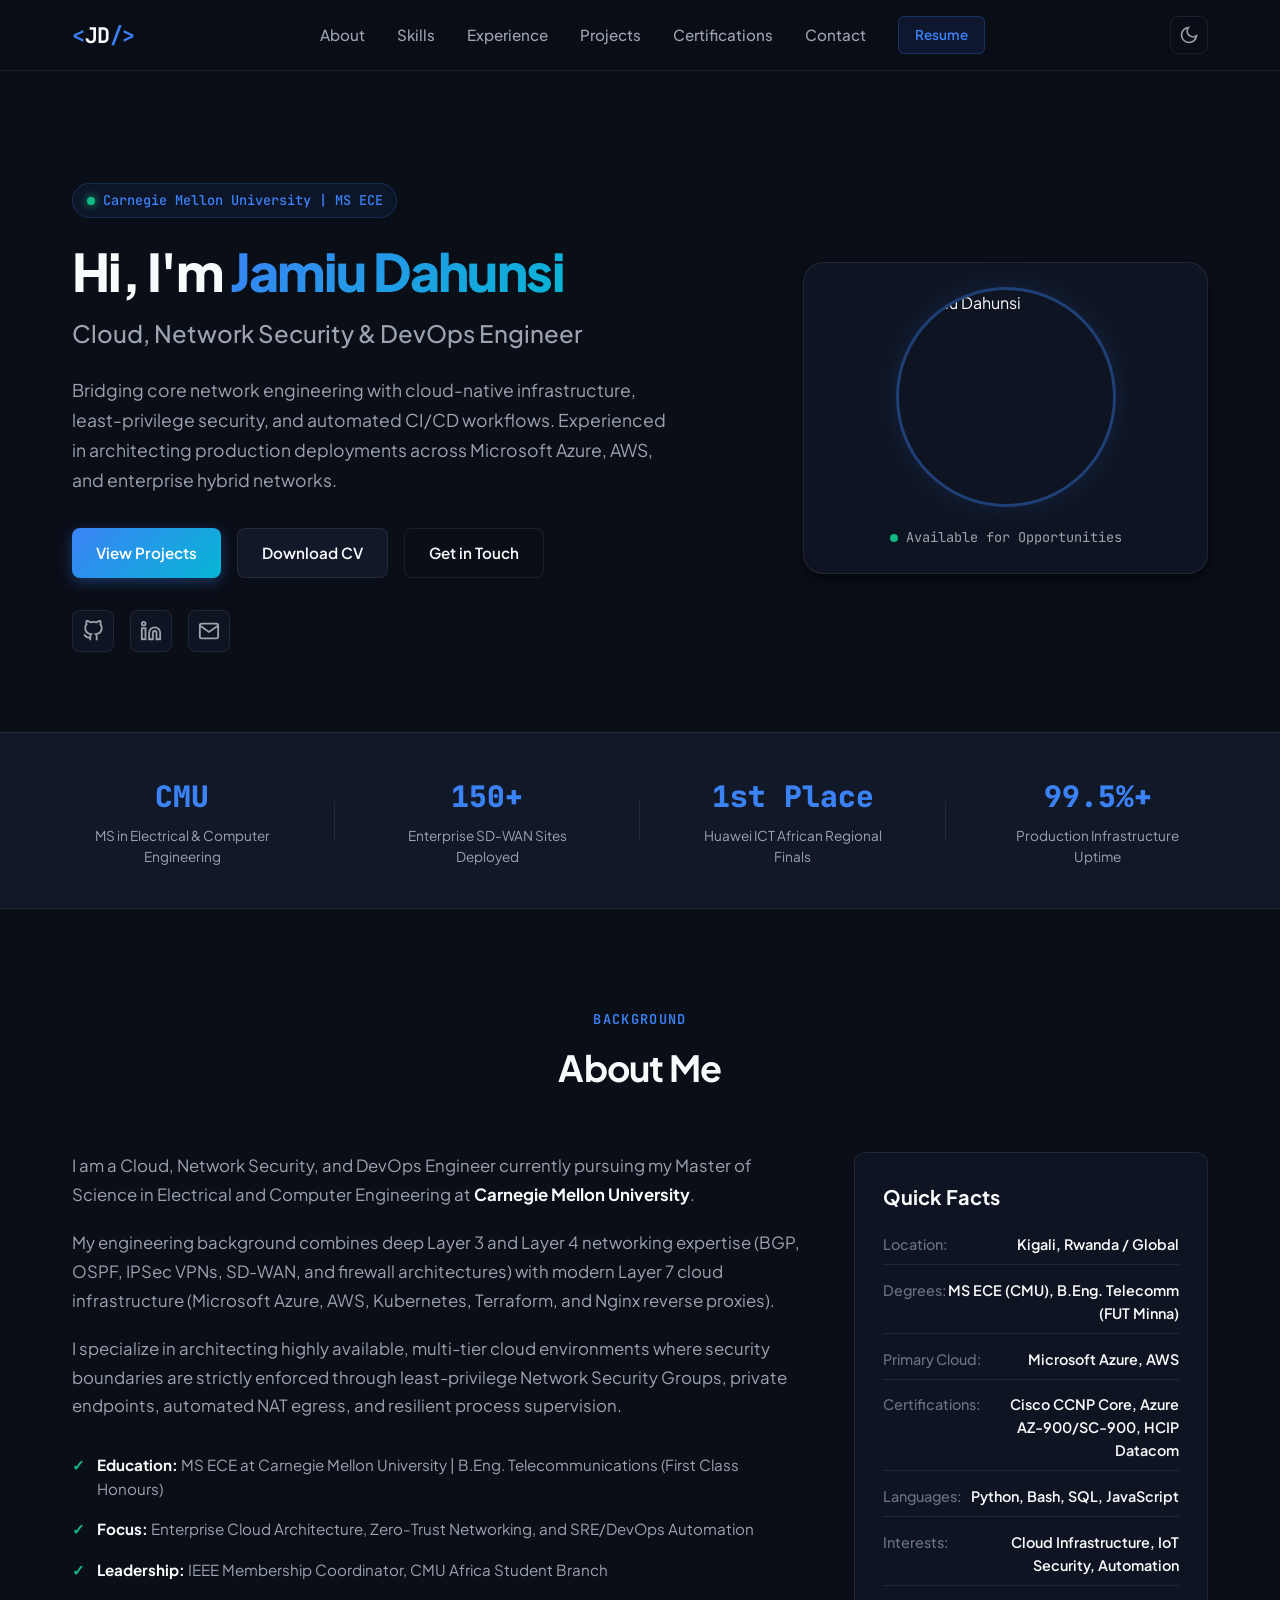
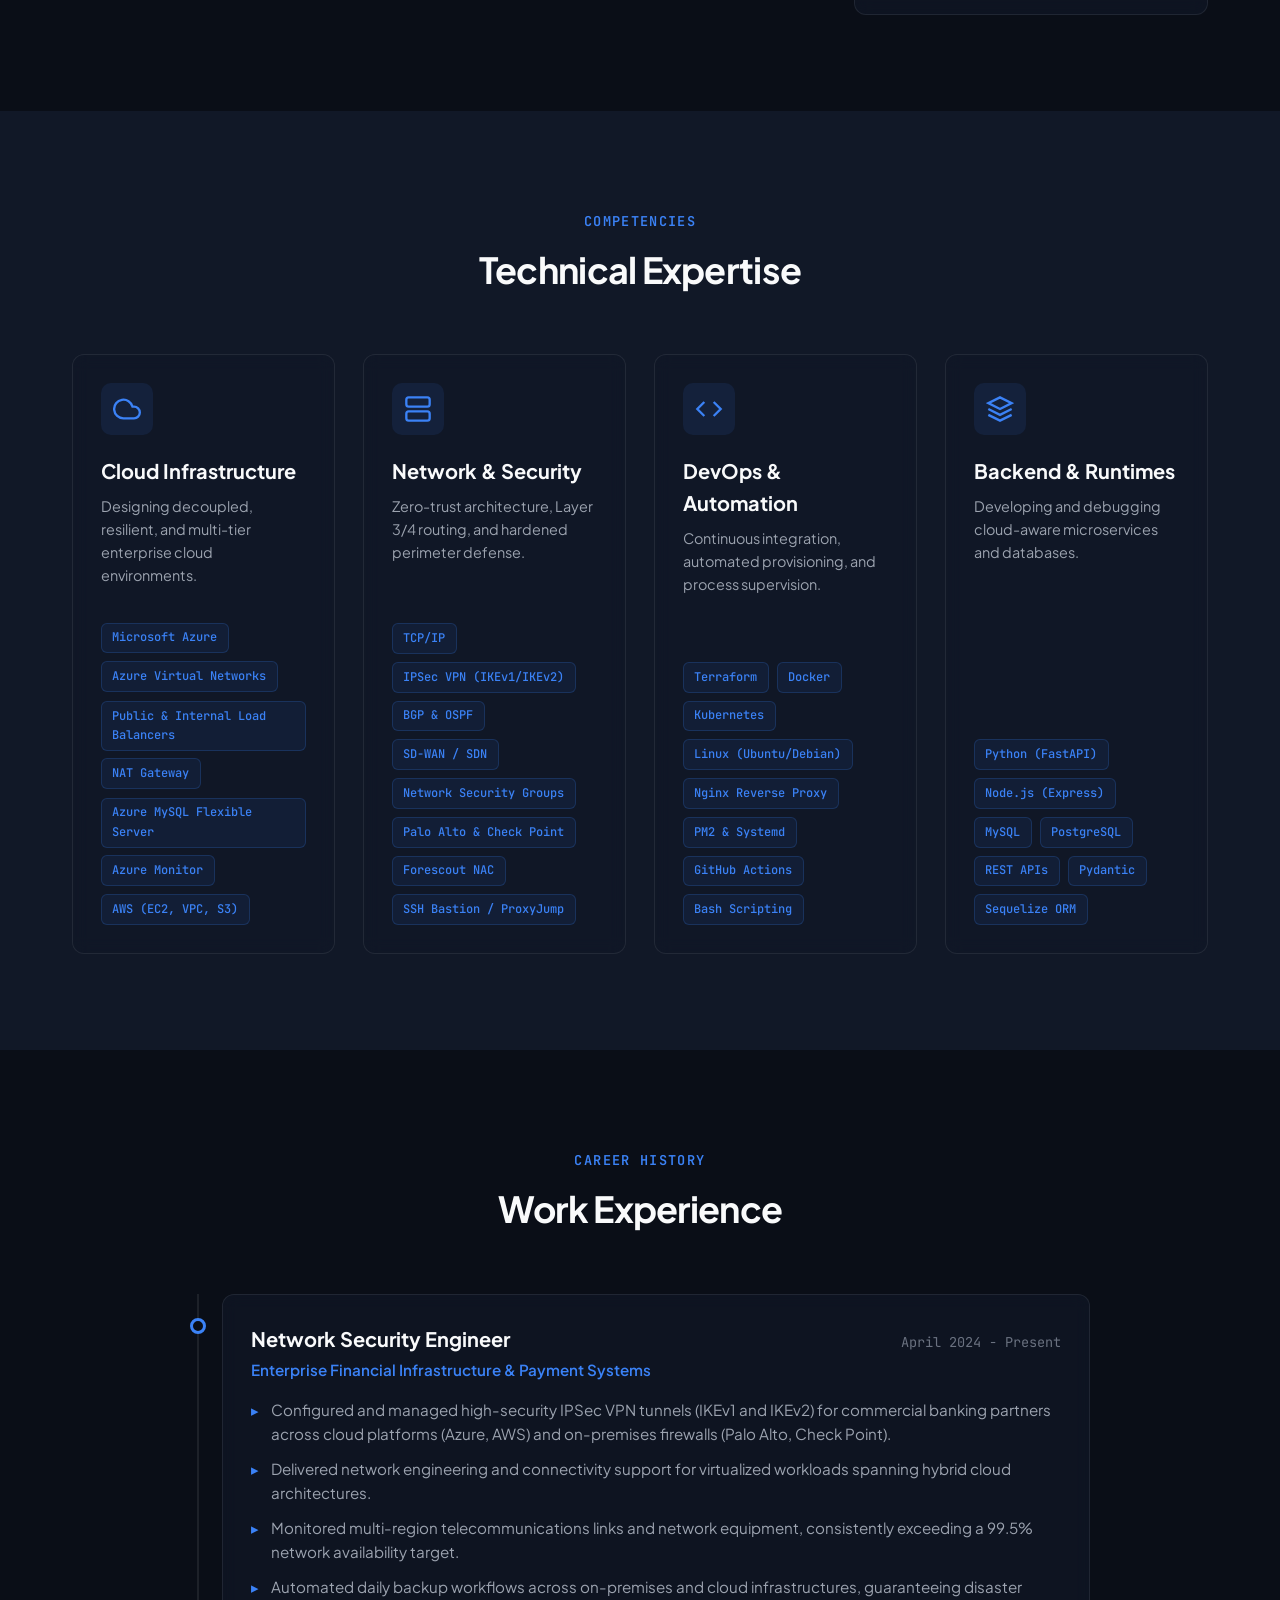
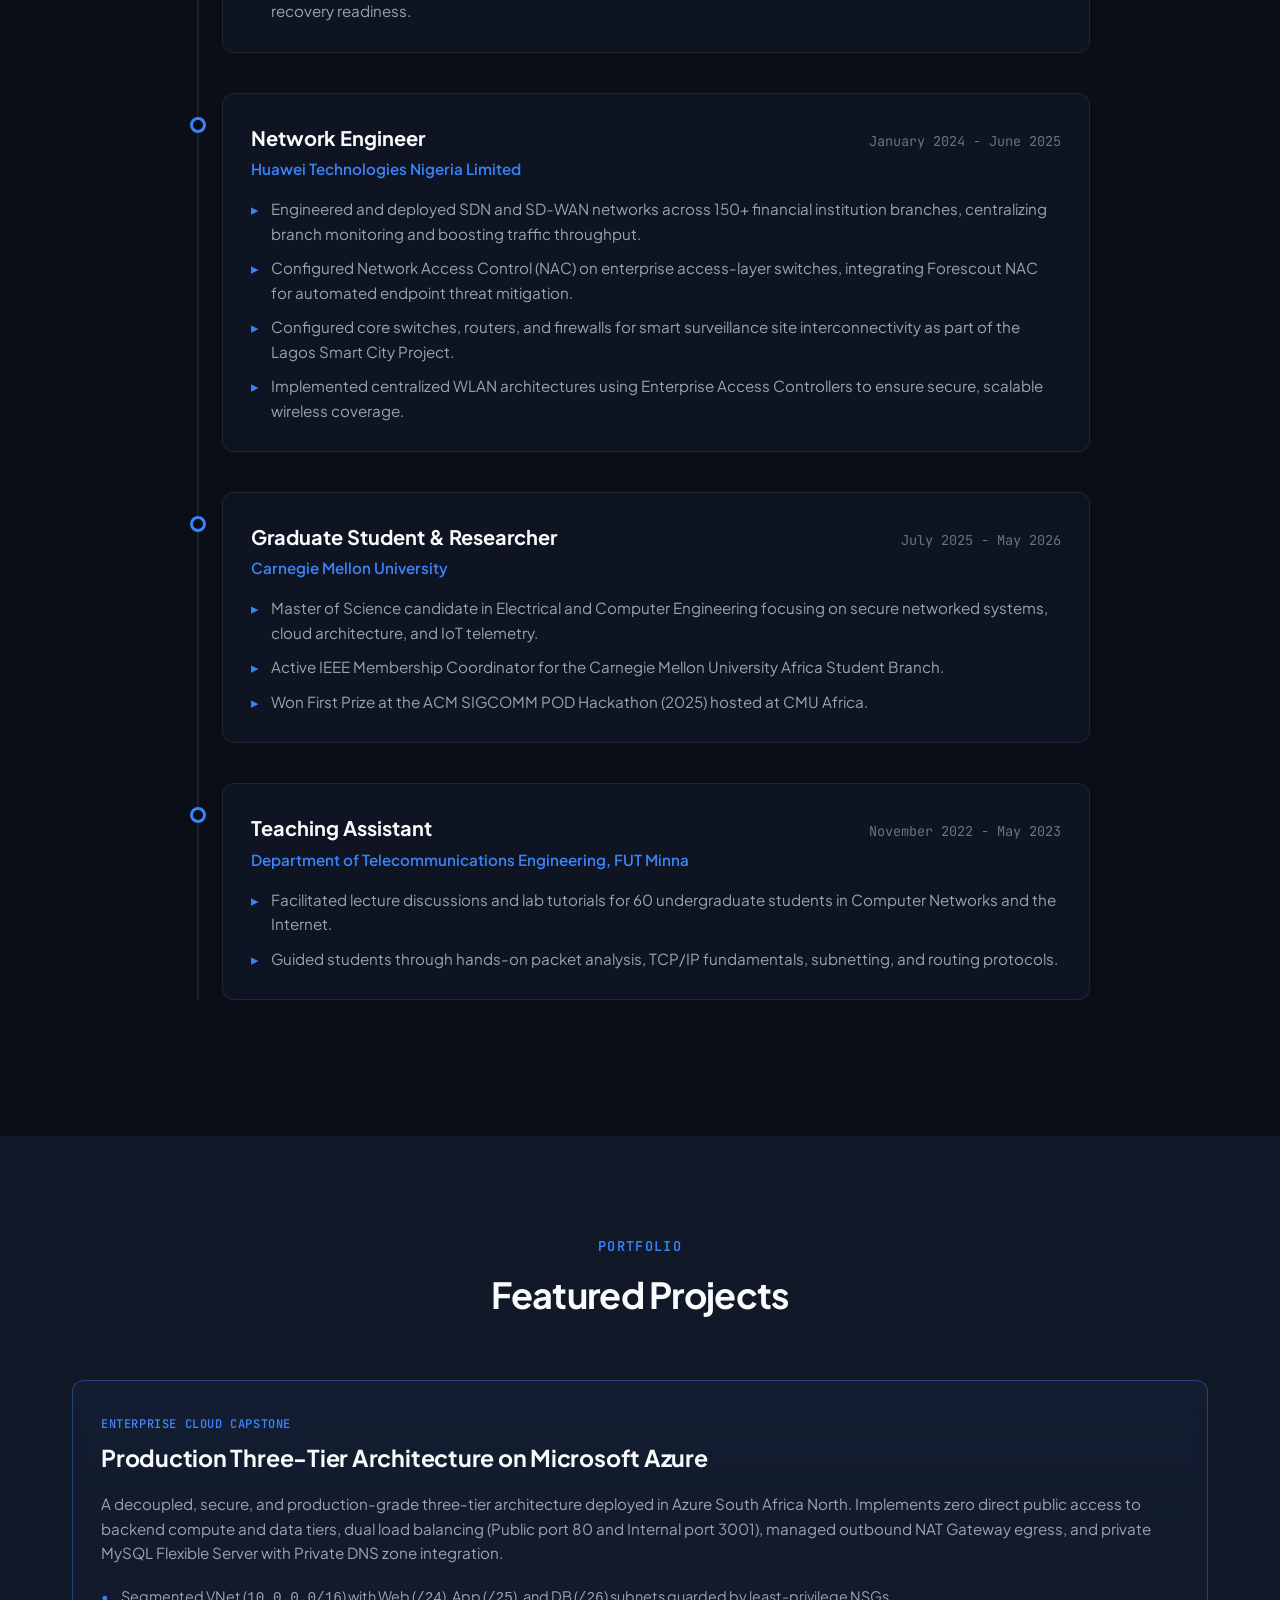
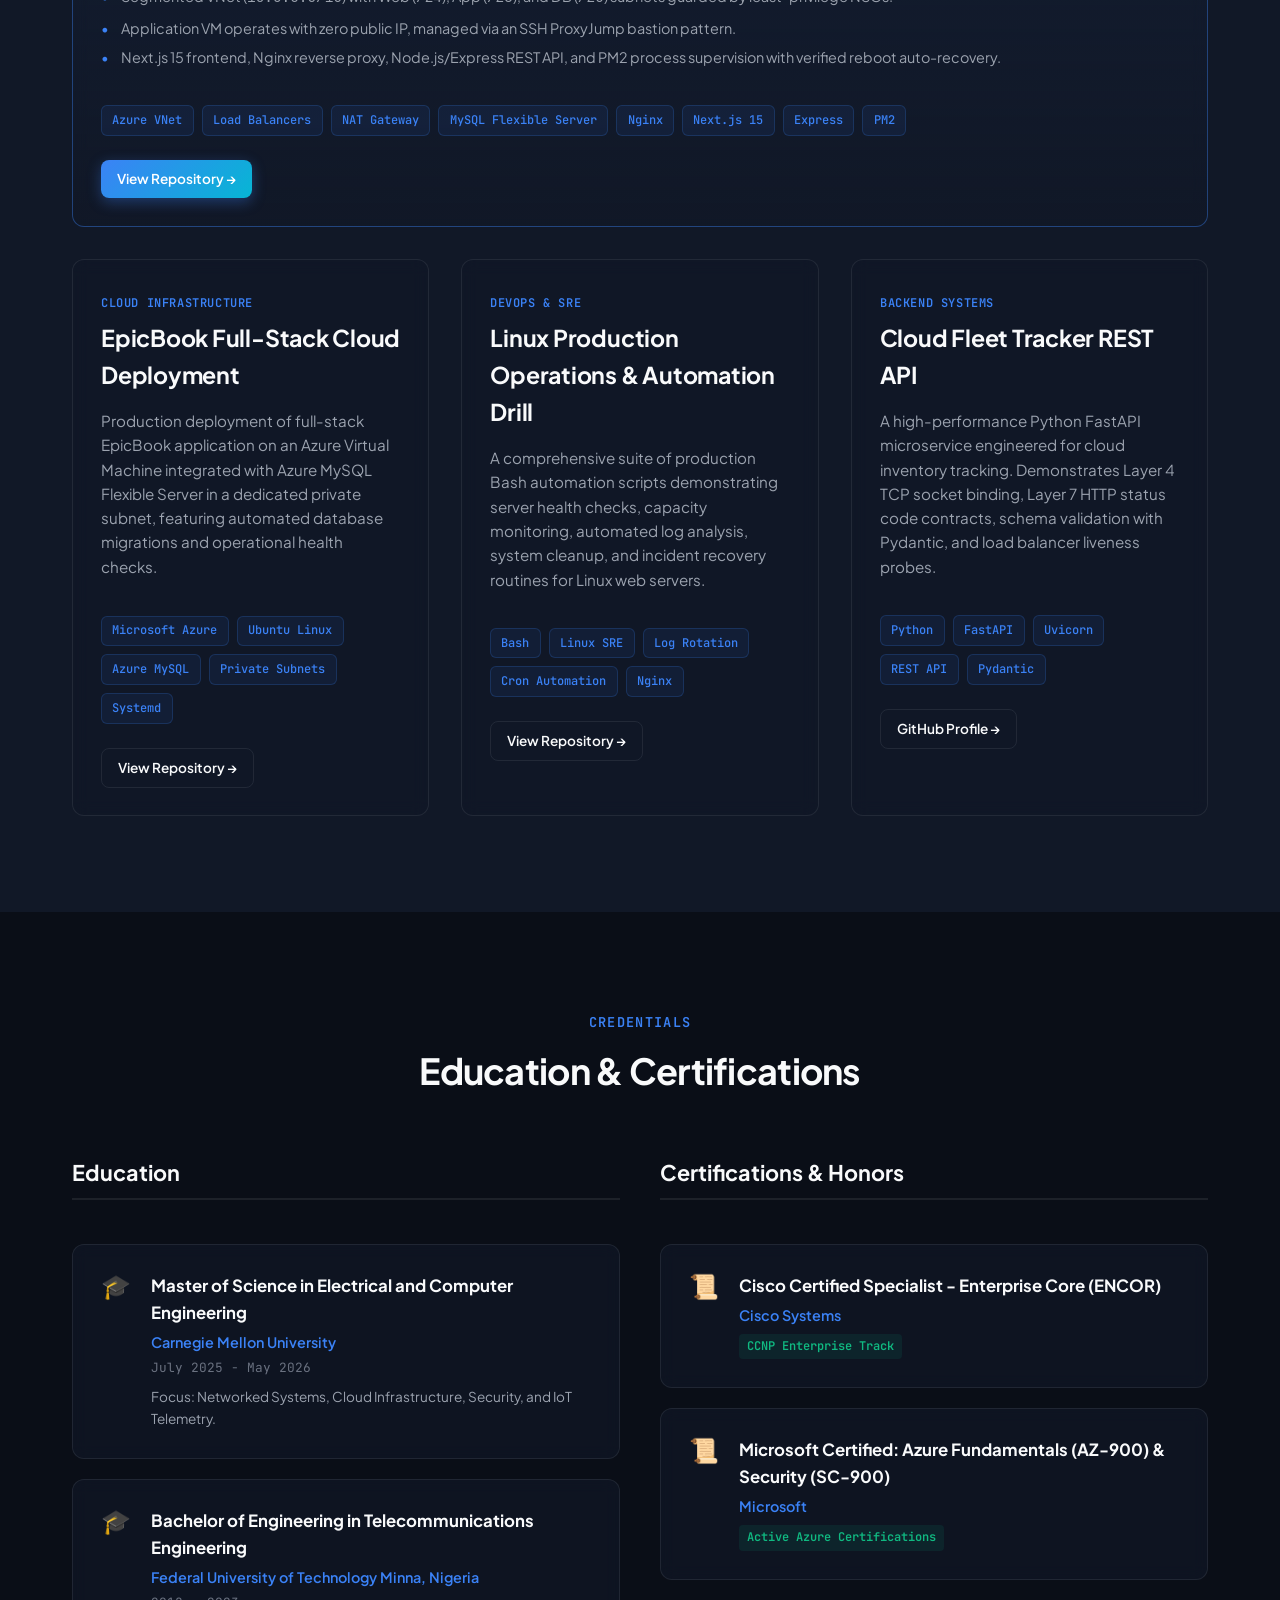
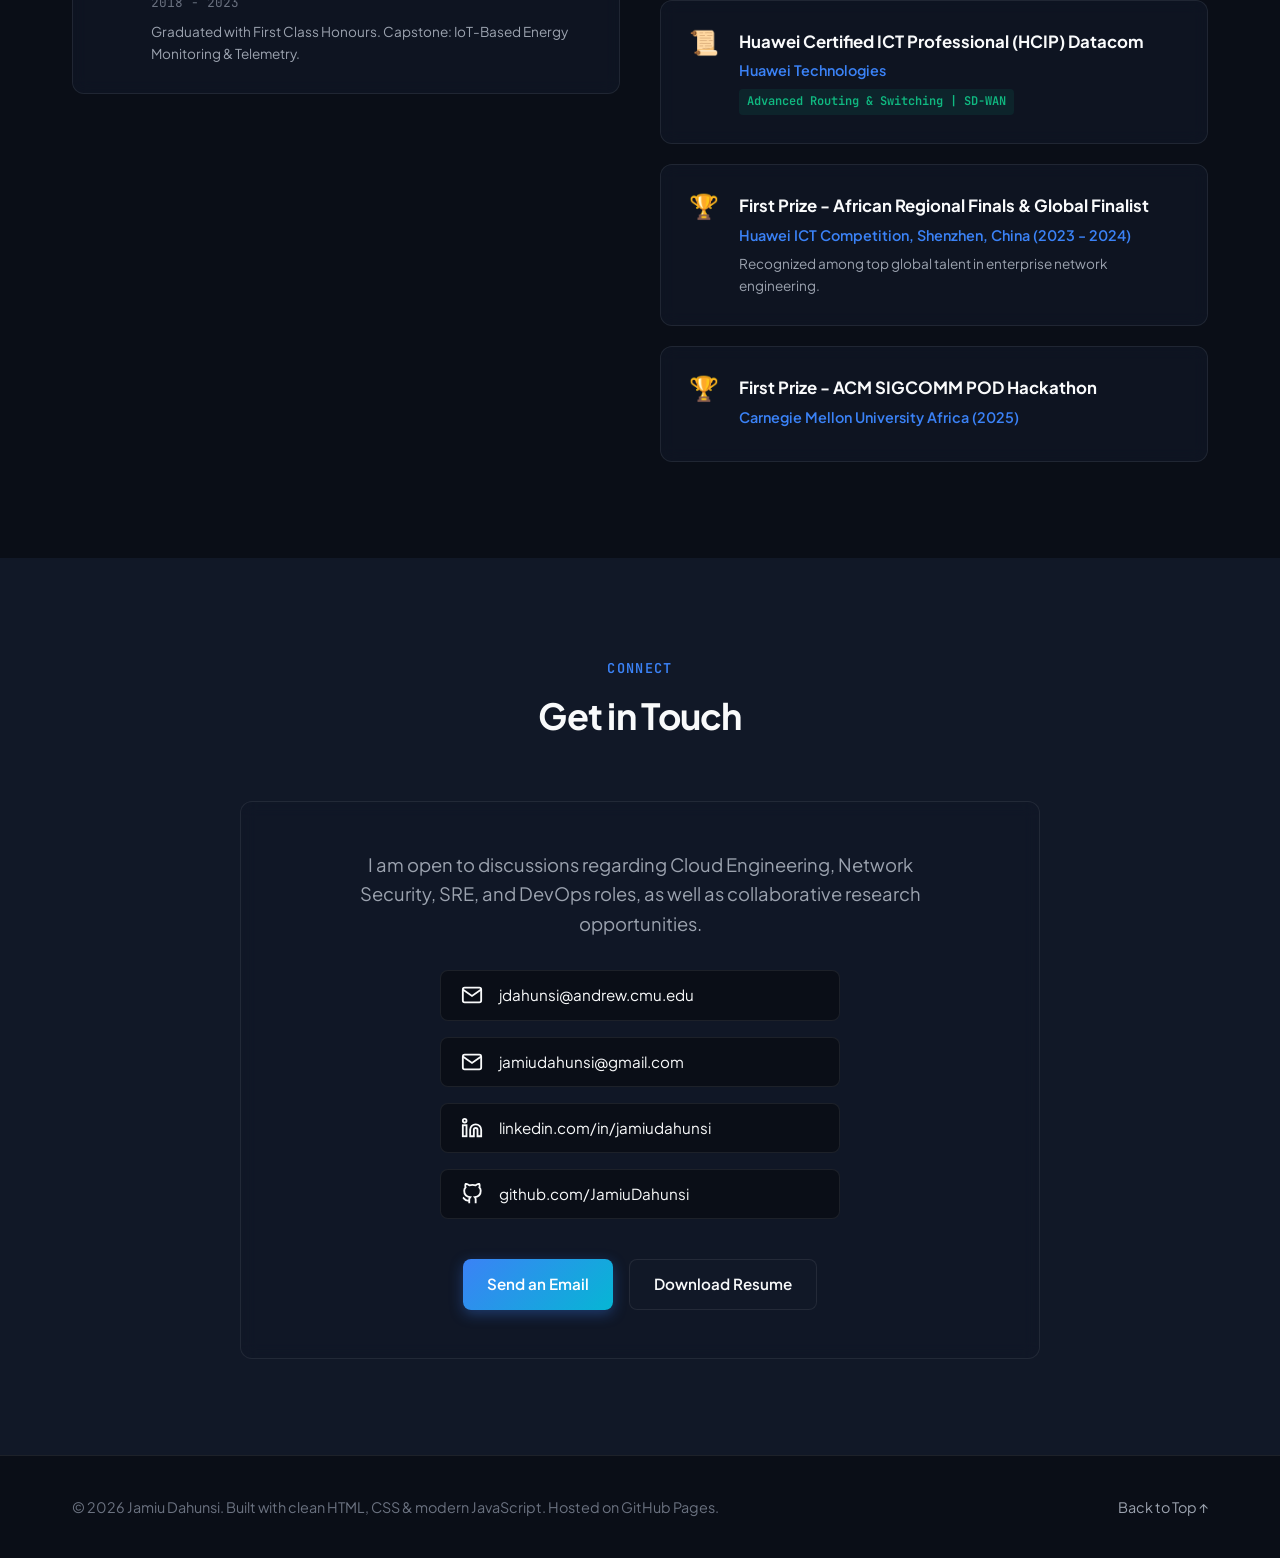
==== index.html @ 43778130 "feat: initial release of personal portfolio website" ====
<!DOCTYPE html>
<html lang="en">
<head>
  <meta charset="UTF-8">
  <meta name="viewport" content="width=device-width, initial-scale=1.0">
  <title>Jamiu Dahunsi | Cloud, Network & DevOps Engineer</title>
  <meta name="description" content="Portfolio of Jamiu Dahunsi - Cloud & DevOps Engineer, MS ECE at Carnegie Mellon University. Specializing in Cloud Infrastructure, Network Security, and DevOps Automation.">
  <link rel="icon" type="image/png" href="https://github.com/JamiuDahunsi.png">
  <link rel="preconnect" href="https://fonts.googleapis.com">
  <link rel="preconnect" href="https://fonts.gstatic.com" crossorigin>
  <link href="https://fonts.googleapis.com/css2?family=Plus+Jakarta+Sans:wght@300;400;500;600;700;800&family=JetBrains+Mono:wght@400;500;700&display=swap" rel="stylesheet">
  <link rel="stylesheet" href="style.css">
</head>
<body class="dark-theme">
  <!-- Navigation Bar -->
  <header class="navbar" id="navbar">
    <div class="nav-container">
      <a href="#hero" class="nav-logo">
        <span class="logo-bracket">&lt;</span>JD<span class="logo-bracket">/&gt;</span>
      </a>
      <nav class="nav-menu" id="nav-menu">
        <a href="#about" class="nav-link">About</a>
        <a href="#skills" class="nav-link">Skills</a>
        <a href="#experience" class="nav-link">Experience</a>
        <a href="#projects" class="nav-link">Projects</a>
        <a href="#certifications" class="nav-link">Certifications</a>
        <a href="#contact" class="nav-link">Contact</a>
        <a href="assets/Jamiu_Dahunsi_CV.pdf" target="_blank" class="nav-btn-resume">Resume</a>
      </nav>
      <div class="nav-actions">
        <button id="theme-toggle" class="theme-toggle" aria-label="Toggle theme">
          <svg class="sun-icon" viewBox="0 0 24 24" width="20" height="20" stroke="currentColor" stroke-width="2" fill="none"><circle cx="12" cy="12" r="5"></circle><line x1="12" y1="1" x2="12" y2="3"></line><line x1="12" y1="21" x2="12" y2="23"></line><line x1="4.22" y1="4.22" x2="5.64" y2="5.64"></line><line x1="18.36" y1="18.36" x2="19.78" y2="19.78"></line><line x1="1" y1="12" x2="3" y2="12"></line><line x1="21" y1="12" x2="23" y2="12"></line><line x1="4.22" y1="19.78" x2="5.64" y2="18.36"></line><line x1="18.36" y1="5.64" x2="19.78" y2="4.22"></line></svg>
          <svg class="moon-icon" viewBox="0 0 24 24" width="20" height="20" stroke="currentColor" stroke-width="2" fill="none"><path d="M21 12.79A9 9 0 1 1 11.21 3 7 7 0 0 0 21 12.79z"></path></svg>
        </button>
        <button class="hamburger" id="hamburger" aria-label="Toggle mobile menu">
          <span></span><span></span><span></span>
        </button>
      </div>
    </div>
  </header>

  <main>
    <!-- Hero Section -->
    <section class="hero" id="hero">
      <div class="hero-container">
        <div class="hero-content">
          <div class="hero-badge">
            <span class="badge-dot"></span>
            <span>Carnegie Mellon University | MS ECE</span>
          </div>
          <h1 class="hero-title">
            Hi, I'm <span class="gradient-text">Jamiu Dahunsi</span>
          </h1>
          <h2 class="hero-subtitle">
            Cloud, Network Security & DevOps Engineer
          </h2>
          <p class="hero-description">
            Bridging core network engineering with cloud-native infrastructure, least-privilege security, and automated CI/CD workflows. Experienced in architecting production deployments across Microsoft Azure, AWS, and enterprise hybrid networks.
          </p>
          <div class="hero-buttons">
            <a href="#projects" class="btn btn-primary">View Projects</a>
            <a href="assets/Jamiu_Dahunsi_CV.pdf" target="_blank" class="btn btn-secondary">Download CV</a>
            <a href="#contact" class="btn btn-outline">Get in Touch</a>
          </div>
          <div class="hero-socials">
            <a href="https://github.com/JamiuDahunsi" target="_blank" rel="noopener" aria-label="GitHub">
              <svg viewBox="0 0 24 24" width="22" height="22" stroke="currentColor" stroke-width="2" fill="none"><path d="M9 19c-5 1.5-5-2.5-7-3m14 6v-3.87a3.37 3.37 0 0 0-.94-2.61c3.14-.35 6.44-1.54 6.44-7A5.44 5.44 0 0 0 20 4.77 5.07 5.07 0 0 0 19.91 1S18.73.65 16 2.48a13.38 13.38 0 0 0-7 0C6.27.65 5.09 1 5.09 1A5.07 5.07 0 0 0 5 4.77a5.44 5.44 0 0 0-1.5 3.78c0 5.42 3.3 6.61 6.44 7A3.37 3.37 0 0 0 9 18.13V22"></path></svg>
            </a>
            <a href="https://www.linkedin.com/in/jamiudahunsi/" target="_blank" rel="noopener" aria-label="LinkedIn">
              <svg viewBox="0 0 24 24" width="22" height="22" stroke="currentColor" stroke-width="2" fill="none"><path d="M16 8a6 6 0 0 1 6 6v7h-4v-7a2 2 0 0 0-2-2 2 2 0 0 0-2 2v7h-4v-7a6 6 0 0 1 6-6z"></path><rect x="2" y="9" width="4" height="12"></rect><circle cx="4" cy="4" r="2"></circle></svg>
            </a>
            <a href="mailto:jdahunsi@andrew.cmu.edu" aria-label="Email">
              <svg viewBox="0 0 24 24" width="22" height="22" stroke="currentColor" stroke-width="2" fill="none"><path d="M4 4h16c1.1 0 2 .9 2 2v12c0 1.1-.9 2-2 2H4c-1.1 0-2-.9-2-2V6c0-1.1.9-2 2-2z"></path><polyline points="22,6 12,13 2,6"></polyline></svg>
            </a>
          </div>
        </div>
        <div class="hero-visual">
          <div class="avatar-card">
            <div class="avatar-frame">
              <img src="https://github.com/JamiuDahunsi.png" alt="Jamiu Dahunsi" class="avatar-img">
            </div>
            <div class="avatar-meta">
              <span class="meta-status"></span>
              <span class="meta-text">Available for Opportunities</span>
            </div>
          </div>
        </div>
      </div>
    </section>

    <!-- Key Metrics Banner -->
    <section class="metrics-banner">
      <div class="metrics-container">
        <div class="metric-item">
          <span class="metric-number">CMU</span>
          <span class="metric-label">MS in Electrical & Computer Engineering</span>
        </div>
        <div class="metric-divider"></div>
        <div class="metric-item">
          <span class="metric-number">150+</span>
          <span class="metric-label">Enterprise SD-WAN Sites Deployed</span>
        </div>
        <div class="metric-divider"></div>
        <div class="metric-item">
          <span class="metric-number">1st Place</span>
          <span class="metric-label">Huawei ICT African Regional Finals</span>
        </div>
        <div class="metric-divider"></div>
        <div class="metric-item">
          <span class="metric-number">99.5%+</span>
          <span class="metric-label">Production Infrastructure Uptime</span>
        </div>
      </div>
    </section>

    <!-- About Section -->
    <section class="section" id="about">
      <div class="container">
        <div class="section-header">
          <span class="section-tag">Background</span>
          <h2 class="section-title">About Me</h2>
        </div>
        <div class="about-grid">
          <div class="about-text">
            <p>
              I am a Cloud, Network Security, and DevOps Engineer currently pursuing my Master of Science in Electrical and Computer Engineering at <strong>Carnegie Mellon University</strong>.
            </p>
            <p>
              My engineering background combines deep Layer 3 and Layer 4 networking expertise (BGP, OSPF, IPSec VPNs, SD-WAN, and firewall architectures) with modern Layer 7 cloud infrastructure (Microsoft Azure, AWS, Kubernetes, Terraform, and Nginx reverse proxies).
            </p>
            <p>
              I specialize in architecting highly available, multi-tier cloud environments where security boundaries are strictly enforced through least-privilege Network Security Groups, private endpoints, automated NAT egress, and resilient process supervision.
            </p>
            <div class="about-highlights">
              <div class="highlight-item">
                <span class="highlight-bullet">✓</span>
                <span><strong>Education:</strong> MS ECE at Carnegie Mellon University | B.Eng. Telecommunications (First Class Honours)</span>
              </div>
              <div class="highlight-item">
                <span class="highlight-bullet">✓</span>
                <span><strong>Focus:</strong> Enterprise Cloud Architecture, Zero-Trust Networking, and SRE/DevOps Automation</span>
              </div>
              <div class="highlight-item">
                <span class="highlight-bullet">✓</span>
                <span><strong>Leadership:</strong> IEEE Membership Coordinator, CMU Africa Student Branch</span>
              </div>
            </div>
          </div>
          <div class="about-details">
            <div class="card detail-card">
              <h3 class="detail-card-title">Quick Facts</h3>
              <ul class="detail-list">
                <li><span class="detail-key">Location:</span> <span class="detail-val">Kigali, Rwanda / Global</span></li>
                <li><span class="detail-key">Degrees:</span> <span class="detail-val">MS ECE (CMU), B.Eng. Telecomm (FUT Minna)</span></li>
                <li><span class="detail-key">Primary Cloud:</span> <span class="detail-val">Microsoft Azure, AWS</span></li>
                <li><span class="detail-key">Certifications:</span> <span class="detail-val">Cisco CCNP Core, Azure AZ-900/SC-900, HCIP Datacom</span></li>
                <li><span class="detail-key">Languages:</span> <span class="detail-val">Python, Bash, SQL, JavaScript</span></li>
                <li><span class="detail-key">Interests:</span> <span class="detail-val">Cloud Infrastructure, IoT Security, Automation</span></li>
              </ul>
            </div>
          </div>
        </div>
      </div>
    </section>

    <!-- Technical Skills Section -->
    <section class="section bg-alt" id="skills">
      <div class="container">
        <div class="section-header">
          <span class="section-tag">Competencies</span>
          <h2 class="section-title">Technical Expertise</h2>
        </div>
        <div class="skills-grid">
          <!-- Skill Card 1 -->
          <div class="card skill-card">
            <div class="skill-icon-wrapper">
              <svg viewBox="0 0 24 24" width="28" height="28" stroke="currentColor" stroke-width="2" fill="none"><path d="M18 10h-1.26A8 8 0 1 0 9 20h9a5 5 0 0 0 0-10z"></path></svg>
            </div>
            <h3 class="skill-category">Cloud Infrastructure</h3>
            <p class="skill-desc">Designing decoupled, resilient, and multi-tier enterprise cloud environments.</p>
            <div class="tag-cloud">
              <span class="tag">Microsoft Azure</span>
              <span class="tag">Azure Virtual Networks</span>
              <span class="tag">Public & Internal Load Balancers</span>
              <span class="tag">NAT Gateway</span>
              <span class="tag">Azure MySQL Flexible Server</span>
              <span class="tag">Azure Monitor</span>
              <span class="tag">AWS (EC2, VPC, S3)</span>
            </div>
          </div>

          <!-- Skill Card 2 -->
          <div class="card skill-card">
            <div class="skill-icon-wrapper">
              <svg viewBox="0 0 24 24" width="28" height="28" stroke="currentColor" stroke-width="2" fill="none"><rect x="2" y="2" width="20" height="8" rx="2" ry="2"></rect><rect x="2" y="14" width="20" height="8" rx="2" ry="2"></rect><line x1="6" y1="6" x2="6.01" y2="6"></line><line x1="6" y1="18" x2="6.01" y2="18"></line></svg>
            </div>
            <h3 class="skill-category">Network & Security</h3>
            <p class="skill-desc">Zero-trust architecture, Layer 3/4 routing, and hardened perimeter defense.</p>
            <div class="tag-cloud">
              <span class="tag">TCP/IP</span>
              <span class="tag">IPSec VPN (IKEv1/IKEv2)</span>
              <span class="tag">BGP & OSPF</span>
              <span class="tag">SD-WAN / SDN</span>
              <span class="tag">Network Security Groups</span>
              <span class="tag">Palo Alto & Check Point</span>
              <span class="tag">Forescout NAC</span>
              <span class="tag">SSH Bastion / ProxyJump</span>
            </div>
          </div>

          <!-- Skill Card 3 -->
          <div class="card skill-card">
            <div class="skill-icon-wrapper">
              <svg viewBox="0 0 24 24" width="28" height="28" stroke="currentColor" stroke-width="2" fill="none"><polyline points="16 18 22 12 16 6"></polyline><polyline points="8 6 2 12 8 18"></polyline></svg>
            </div>
            <h3 class="skill-category">DevOps & Automation</h3>
            <p class="skill-desc">Continuous integration, automated provisioning, and process supervision.</p>
            <div class="tag-cloud">
              <span class="tag">Terraform</span>
              <span class="tag">Docker</span>
              <span class="tag">Kubernetes</span>
              <span class="tag">Linux (Ubuntu/Debian)</span>
              <span class="tag">Nginx Reverse Proxy</span>
              <span class="tag">PM2 & Systemd</span>
              <span class="tag">GitHub Actions</span>
              <span class="tag">Bash Scripting</span>
            </div>
          </div>

          <!-- Skill Card 4 -->
          <div class="card skill-card">
            <div class="skill-icon-wrapper">
              <svg viewBox="0 0 24 24" width="28" height="28" stroke="currentColor" stroke-width="2" fill="none"><path d="M12 2L2 7l10 5 10-5-10-5z"></path><path d="M2 17l10 5 10-5"></path><path d="M2 12l10 5 10-5"></path></svg>
            </div>
            <h3 class="skill-category">Backend & Runtimes</h3>
            <p class="skill-desc">Developing and debugging cloud-aware microservices and databases.</p>
            <div class="tag-cloud">
              <span class="tag">Python (FastAPI)</span>
              <span class="tag">Node.js (Express)</span>
              <span class="tag">MySQL</span>
              <span class="tag">PostgreSQL</span>
              <span class="tag">REST APIs</span>
              <span class="tag">Pydantic</span>
              <span class="tag">Sequelize ORM</span>
            </div>
          </div>
        </div>
      </div>
    </section>

    <!-- Experience Timeline -->
    <section class="section" id="experience">
      <div class="container">
        <div class="section-header">
          <span class="section-tag">Career History</span>
          <h2 class="section-title">Work Experience</h2>
        </div>
        <div class="timeline">
          <!-- Timeline Item 1 -->
          <div class="timeline-item">
            <div class="timeline-dot"></div>
            <div class="timeline-content card">
              <div class="timeline-header">
                <div>
                  <h3 class="timeline-role">Network Security Engineer</h3>
                  <span class="timeline-company">Enterprise Financial Infrastructure & Payment Systems</span>
                </div>
                <span class="timeline-date">April 2024 - Present</span>
              </div>
              <ul class="timeline-list">
                <li>Configured and managed high-security IPSec VPN tunnels (IKEv1 and IKEv2) for commercial banking partners across cloud platforms (Azure, AWS) and on-premises firewalls (Palo Alto, Check Point).</li>
                <li>Delivered network engineering and connectivity support for virtualized workloads spanning hybrid cloud architectures.</li>
                <li>Monitored multi-region telecommunications links and network equipment, consistently exceeding a 99.5% network availability target.</li>
                <li>Automated daily backup workflows across on-premises and cloud infrastructures, guaranteeing disaster recovery readiness.</li>
              </ul>
            </div>
          </div>

          <!-- Timeline Item 2 -->
          <div class="timeline-item">
            <div class="timeline-dot"></div>
            <div class="timeline-content card">
              <div class="timeline-header">
                <div>
                  <h3 class="timeline-role">Network Engineer</h3>
                  <span class="timeline-company">Huawei Technologies Nigeria Limited</span>
                </div>
                <span class="timeline-date">January 2024 - June 2025</span>
              </div>
              <ul class="timeline-list">
                <li>Engineered and deployed SDN and SD-WAN networks across 150+ financial institution branches, centralizing branch monitoring and boosting traffic throughput.</li>
                <li>Configured Network Access Control (NAC) on enterprise access-layer switches, integrating Forescout NAC for automated endpoint threat mitigation.</li>
                <li>Configured core switches, routers, and firewalls for smart surveillance site interconnectivity as part of the Lagos Smart City Project.</li>
                <li>Implemented centralized WLAN architectures using Enterprise Access Controllers to ensure secure, scalable wireless coverage.</li>
              </ul>
            </div>
          </div>

          <!-- Timeline Item 3 -->
          <div class="timeline-item">
            <div class="timeline-dot"></div>
            <div class="timeline-content card">
              <div class="timeline-header">
                <div>
                  <h3 class="timeline-role">Graduate Student & Researcher</h3>
                  <span class="timeline-company">Carnegie Mellon University</span>
                </div>
                <span class="timeline-date">July 2025 - May 2026</span>
              </div>
              <ul class="timeline-list">
                <li>Master of Science candidate in Electrical and Computer Engineering focusing on secure networked systems, cloud architecture, and IoT telemetry.</li>
                <li>Active IEEE Membership Coordinator for the Carnegie Mellon University Africa Student Branch.</li>
                <li>Won First Prize at the ACM SIGCOMM POD Hackathon (2025) hosted at CMU Africa.</li>
              </ul>
            </div>
          </div>

          <!-- Timeline Item 4 -->
          <div class="timeline-item">
            <div class="timeline-dot"></div>
            <div class="timeline-content card">
              <div class="timeline-header">
                <div>
                  <h3 class="timeline-role">Teaching Assistant</h3>
                  <span class="timeline-company">Department of Telecommunications Engineering, FUT Minna</span>
                </div>
                <span class="timeline-date">November 2022 - May 2023</span>
              </div>
              <ul class="timeline-list">
                <li>Facilitated lecture discussions and lab tutorials for 60 undergraduate students in Computer Networks and the Internet.</li>
                <li>Guided students through hands-on packet analysis, TCP/IP fundamentals, subnetting, and routing protocols.</li>
              </ul>
            </div>
          </div>
        </div>
      </div>
    </section>

    <!-- Featured Projects Section -->
    <section class="section bg-alt" id="projects">
      <div class="container">
        <div class="section-header">
          <span class="section-tag">Portfolio</span>
          <h2 class="section-title">Featured Projects</h2>
        </div>
        <div class="projects-grid">
          <!-- Project 1: Azure Three-Tier Architecture -->
          <div class="card project-card featured">
            <div class="project-header">
              <span class="project-tag">Enterprise Cloud Capstone</span>
              <h3 class="project-title">Production Three-Tier Architecture on Microsoft Azure</h3>
            </div>
            <p class="project-desc">
              A decoupled, secure, and production-grade three-tier architecture deployed in Azure South Africa North. Implements zero direct public access to backend compute and data tiers, dual load balancing (Public port 80 and Internal port 3001), managed outbound NAT Gateway egress, and private MySQL Flexible Server with Private DNS zone integration.
            </p>
            <div class="project-highlights">
              <ul>
                <li>Segmented VNet (<code>10.0.0.0/16</code>) with Web (<code>/24</code>), App (<code>/25</code>), and DB (<code>/26</code>) subnets guarded by least-privilege NSGs.</li>
                <li>Application VM operates with zero public IP, managed via an SSH ProxyJump bastion pattern.</li>
                <li>Next.js 15 frontend, Nginx reverse proxy, Node.js/Express REST API, and PM2 process supervision with verified reboot auto-recovery.</li>
              </ul>
            </div>
            <div class="tag-cloud">
              <span class="tag">Azure VNet</span>
              <span class="tag">Load Balancers</span>
              <span class="tag">NAT Gateway</span>
              <span class="tag">MySQL Flexible Server</span>
              <span class="tag">Nginx</span>
              <span class="tag">Next.js 15</span>
              <span class="tag">Express</span>
              <span class="tag">PM2</span>
            </div>
            <div class="project-links">
              <a href="https://github.com/JamiuDahunsi/Book-Review-Azure-Three-Tier" target="_blank" rel="noopener" class="btn btn-sm btn-primary">
                View Repository →
              </a>
            </div>
          </div>

          <!-- Project 2: EpicBook Full-Stack Cloud Deployment -->
          <div class="card project-card">
            <div class="project-header">
              <span class="project-tag">Cloud Infrastructure</span>
              <h3 class="project-title">EpicBook Full-Stack Cloud Deployment</h3>
            </div>
            <p class="project-desc">
              Production deployment of full-stack EpicBook application on an Azure Virtual Machine integrated with Azure MySQL Flexible Server in a dedicated private subnet, featuring automated database migrations and operational health checks.
            </p>
            <div class="tag-cloud">
              <span class="tag">Microsoft Azure</span>
              <span class="tag">Ubuntu Linux</span>
              <span class="tag">Azure MySQL</span>
              <span class="tag">Private Subnets</span>
              <span class="tag">Systemd</span>
            </div>
            <div class="project-links">
              <a href="https://github.com/JamiuDahunsi/azure-epicbook-fullstack" target="_blank" rel="noopener" class="btn btn-sm btn-outline">
                View Repository →
              </a>
            </div>
          </div>

          <!-- Project 3: Linux DevOps Automation Drill -->
          <div class="card project-card">
            <div class="project-header">
              <span class="project-tag">DevOps & SRE</span>
              <h3 class="project-title">Linux Production Operations & Automation Drill</h3>
            </div>
            <p class="project-desc">
              A comprehensive suite of production Bash automation scripts demonstrating server health checks, capacity monitoring, automated log analysis, system cleanup, and incident recovery routines for Linux web servers.
            </p>
            <div class="tag-cloud">
              <span class="tag">Bash</span>
              <span class="tag">Linux SRE</span>
              <span class="tag">Log Rotation</span>
              <span class="tag">Cron Automation</span>
              <span class="tag">Nginx</span>
            </div>
            <div class="project-links">
              <a href="https://github.com/JamiuDahunsi/Bash-Automation-Drill" target="_blank" rel="noopener" class="btn btn-sm btn-outline">
                View Repository →
              </a>
            </div>
          </div>

          <!-- Project 4: Cloud Fleet Tracker API -->
          <div class="card project-card">
            <div class="project-header">
              <span class="project-tag">Backend Systems</span>
              <h3 class="project-title">Cloud Fleet Tracker REST API</h3>
            </div>
            <p class="project-desc">
              A high-performance Python FastAPI microservice engineered for cloud inventory tracking. Demonstrates Layer 4 TCP socket binding, Layer 7 HTTP status code contracts, schema validation with Pydantic, and load balancer liveness probes.
            </p>
            <div class="tag-cloud">
              <span class="tag">Python</span>
              <span class="tag">FastAPI</span>
              <span class="tag">Uvicorn</span>
              <span class="tag">REST API</span>
              <span class="tag">Pydantic</span>
            </div>
            <div class="project-links">
              <a href="https://github.com/JamiuDahunsi" target="_blank" rel="noopener" class="btn btn-sm btn-outline">
                GitHub Profile →
              </a>
            </div>
          </div>
        </div>
      </div>
    </section>

    <!-- Education & Certifications Section -->
    <section class="section" id="certifications">
      <div class="container">
        <div class="section-header">
          <span class="section-tag">Credentials</span>
          <h2 class="section-title">Education & Certifications</h2>
        </div>

        <div class="cred-grid">
          <!-- Education Column -->
          <div class="cred-col">
            <h3 class="cred-heading">Education</h3>
            
            <div class="card cred-card">
              <div class="cred-icon">🎓</div>
              <div>
                <h4 class="cred-title">Master of Science in Electrical and Computer Engineering</h4>
                <p class="cred-issuer">Carnegie Mellon University</p>
                <span class="cred-date">July 2025 - May 2026</span>
                <p class="cred-notes">Focus: Networked Systems, Cloud Infrastructure, Security, and IoT Telemetry.</p>
              </div>
            </div>

            <div class="card cred-card">
              <div class="cred-icon">🎓</div>
              <div>
                <h4 class="cred-title">Bachelor of Engineering in Telecommunications Engineering</h4>
                <p class="cred-issuer">Federal University of Technology Minna, Nigeria</p>
                <span class="cred-date">2018 - 2023</span>
                <p class="cred-notes">Graduated with First Class Honours. Capstone: IoT-Based Energy Monitoring & Telemetry.</p>
              </div>
            </div>
          </div>

          <!-- Certifications & Awards Column -->
          <div class="cred-col">
            <h3 class="cred-heading">Certifications & Honors</h3>

            <div class="card cred-card">
              <div class="cred-icon">📜</div>
              <div>
                <h4 class="cred-title">Cisco Certified Specialist - Enterprise Core (ENCOR)</h4>
                <p class="cred-issuer">Cisco Systems</p>
                <span class="cred-badge">CCNP Enterprise Track</span>
              </div>
            </div>

            <div class="card cred-card">
              <div class="cred-icon">📜</div>
              <div>
                <h4 class="cred-title">Microsoft Certified: Azure Fundamentals (AZ-900) & Security (SC-900)</h4>
                <p class="cred-issuer">Microsoft</p>
                <span class="cred-badge">Active Azure Certifications</span>
              </div>
            </div>

            <div class="card cred-card">
              <div class="cred-icon">📜</div>
              <div>
                <h4 class="cred-title">Huawei Certified ICT Professional (HCIP) Datacom</h4>
                <p class="cred-issuer">Huawei Technologies</p>
                <span class="cred-badge">Advanced Routing & Switching | SD-WAN</span>
              </div>
            </div>

            <div class="card cred-card">
              <div class="cred-icon">🏆</div>
              <div>
                <h4 class="cred-title">First Prize - African Regional Finals & Global Finalist</h4>
                <p class="cred-issuer">Huawei ICT Competition, Shenzhen, China (2023 - 2024)</p>
                <p class="cred-notes">Recognized among top global talent in enterprise network engineering.</p>
              </div>
            </div>

            <div class="card cred-card">
              <div class="cred-icon">🏆</div>
              <div>
                <h4 class="cred-title">First Prize - ACM SIGCOMM POD Hackathon</h4>
                <p class="cred-issuer">Carnegie Mellon University Africa (2025)</p>
              </div>
            </div>
          </div>
        </div>
      </div>
    </section>

    <!-- Contact Section -->
    <section class="section bg-alt" id="contact">
      <div class="container">
        <div class="section-header">
          <span class="section-tag">Connect</span>
          <h2 class="section-title">Get in Touch</h2>
        </div>
        <div class="contact-wrapper">
          <div class="contact-card card">
            <p class="contact-lead">
              I am open to discussions regarding Cloud Engineering, Network Security, SRE, and DevOps roles, as well as collaborative research opportunities.
            </p>
            <div class="contact-details">
              <a href="mailto:jdahunsi@andrew.cmu.edu" class="contact-link">
                <svg viewBox="0 0 24 24" width="22" height="22" stroke="currentColor" stroke-width="2" fill="none"><path d="M4 4h16c1.1 0 2 .9 2 2v12c0 1.1-.9 2-2 2H4c-1.1 0-2-.9-2-2V6c0-1.1.9-2 2-2z"></path><polyline points="22,6 12,13 2,6"></polyline></svg>
                <span>jdahunsi@andrew.cmu.edu</span>
              </a>
              <a href="mailto:jamiudahunsi@gmail.com" class="contact-link">
                <svg viewBox="0 0 24 24" width="22" height="22" stroke="currentColor" stroke-width="2" fill="none"><path d="M4 4h16c1.1 0 2 .9 2 2v12c0 1.1-.9 2-2 2H4c-1.1 0-2-.9-2-2V6c0-1.1.9-2 2-2z"></path><polyline points="22,6 12,13 2,6"></polyline></svg>
                <span>jamiudahunsi@gmail.com</span>
              </a>
              <a href="https://www.linkedin.com/in/jamiudahunsi/" target="_blank" rel="noopener" class="contact-link">
                <svg viewBox="0 0 24 24" width="22" height="22" stroke="currentColor" stroke-width="2" fill="none"><path d="M16 8a6 6 0 0 1 6 6v7h-4v-7a2 2 0 0 0-2-2 2 2 0 0 0-2 2v7h-4v-7a6 6 0 0 1 6-6z"></path><rect x="2" y="9" width="4" height="12"></rect><circle cx="4" cy="4" r="2"></circle></svg>
                <span>linkedin.com/in/jamiudahunsi</span>
              </a>
              <a href="https://github.com/JamiuDahunsi" target="_blank" rel="noopener" class="contact-link">
                <svg viewBox="0 0 24 24" width="22" height="22" stroke="currentColor" stroke-width="2" fill="none"><path d="M9 19c-5 1.5-5-2.5-7-3m14 6v-3.87a3.37 3.37 0 0 0-.94-2.61c3.14-.35 6.44-1.54 6.44-7A5.44 5.44 0 0 0 20 4.77 5.07 5.07 0 0 0 19.91 1S18.73.65 16 2.48a13.38 13.38 0 0 0-7 0C6.27.65 5.09 1 5.09 1A5.07 5.07 0 0 0 5 4.77a5.44 5.44 0 0 0-1.5 3.78c0 5.42 3.3 6.61 6.44 7A3.37 3.37 0 0 0 9 18.13V22"></path></svg>
                <span>github.com/JamiuDahunsi</span>
              </a>
            </div>
            <div class="contact-cta">
              <a href="mailto:jdahunsi@andrew.cmu.edu" class="btn btn-primary">Send an Email</a>
              <a href="assets/Jamiu_Dahunsi_CV.pdf" target="_blank" class="btn btn-secondary">Download Resume</a>
            </div>
          </div>
        </div>
      </div>
    </section>
  </main>

  <!-- Footer -->
  <footer class="footer">
    <div class="container footer-content">
      <p>© 2026 Jamiu Dahunsi. Built with clean HTML, CSS & modern JavaScript. Hosted on GitHub Pages.</p>
      <div class="footer-links">
        <a href="#hero">Back to Top ↑</a>
      </div>
    </div>
  </footer>

  <script src="script.js"></script>
</body>
</html>
---- style.css ----
/* -------------------------------------------------------------
   Global Variables & Design System
------------------------------------------------------------- */
:root {
  --font-main: 'Plus Jakarta Sans', -apple-system, BlinkMacSystemFont, 'Segoe UI', Roboto, sans-serif;
  --font-mono: 'JetBrains Mono', monospace;

  /* Dark Theme (Default) */
  --bg-primary: #0a0e17;
  --bg-secondary: #111827;
  --bg-card: rgba(17, 24, 39, 0.7);
  --bg-card-hover: rgba(31, 41, 55, 0.8);
  --border-color: rgba(255, 255, 255, 0.08);
  --border-focus: rgba(59, 130, 246, 0.5);

  --text-primary: #f9fafb;
  --text-secondary: #9ca3af;
  --text-muted: #6b7280;

  --accent-primary: #3b82f6;
  --accent-secondary: #06b6d4;
  --accent-gradient: linear-gradient(135deg, #3b82f6 0%, #06b6d4 100%);
  --accent-glow: rgba(59, 130, 246, 0.15);

  --shadow-sm: 0 1px 2px 0 rgba(0, 0, 0, 0.05);
  --shadow-md: 0 4px 6px -1px rgba(0, 0, 0, 0.3), 0 2px 4px -1px rgba(0, 0, 0, 0.2);
  --shadow-lg: 0 10px 15px -3px rgba(0, 0, 0, 0.4), 0 4px 6px -2px rgba(0, 0, 0, 0.25);
  
  --transition-fast: 0.15s ease;
  --transition-normal: 0.25s ease;
}

/* Light Theme Variables */
body.light-theme {
  --bg-primary: #f8fafc;
  --bg-secondary: #ffffff;
  --bg-card: rgba(255, 255, 255, 0.85);
  --bg-card-hover: rgba(255, 255, 255, 1);
  --border-color: rgba(0, 0, 0, 0.08);
  --border-focus: rgba(37, 99, 235, 0.4);

  --text-primary: #0f172a;
  --text-secondary: #475569;
  --text-muted: #94a3b8;

  --accent-primary: #2563eb;
  --accent-secondary: #0891b2;
  --accent-gradient: linear-gradient(135deg, #2563eb 0%, #0891b2 100%);
  --accent-glow: rgba(37, 99, 235, 0.1);

  --shadow-sm: 0 1px 2px 0 rgba(0, 0, 0, 0.05);
  --shadow-md: 0 4px 6px -1px rgba(0, 0, 0, 0.07);
  --shadow-lg: 0 10px 15px -3px rgba(0, 0, 0, 0.08);
}

/* -------------------------------------------------------------
   Reset & Base Styles
------------------------------------------------------------- */
* {
  margin: 0;
  padding: 0;
  box-sizing: border-box;
}

html {
  scroll-behavior: smooth;
  font-size: 16px;
}

body {
  font-family: var(--font-main);
  background-color: var(--bg-primary);
  color: var(--text-primary);
  line-height: 1.6;
  overflow-x: hidden;
  transition: background-color var(--transition-normal), color var(--transition-normal);
}

a {
  color: inherit;
  text-decoration: none;
}

ul {
  list-style: none;
}

.container {
  max-width: 1200px;
  margin: 0 auto;
  padding: 0 2rem;
}

/* -------------------------------------------------------------
   Typography & Reusable Utilities
------------------------------------------------------------- */
.gradient-text {
  background: var(--accent-gradient);
  -webkit-background-clip: text;
  -webkit-text-fill-color: transparent;
  display: inline-block;
}

.section {
  padding: 6rem 0;
}

.bg-alt {
  background-color: var(--bg-secondary);
}

.section-header {
  margin-bottom: 3.5rem;
  text-align: center;
}

.section-tag {
  display: inline-block;
  font-family: var(--font-mono);
  font-size: 0.85rem;
  text-transform: uppercase;
  letter-spacing: 0.1em;
  color: var(--accent-primary);
  margin-bottom: 0.5rem;
  font-weight: 600;
}

.section-title {
  font-size: 2.25rem;
  font-weight: 700;
  letter-spacing: -0.02em;
}

.card {
  background-color: var(--bg-card);
  border: 1px solid var(--border-color);
  border-radius: 12px;
  padding: 1.75rem;
  backdrop-filter: blur(8px);
  transition: transform var(--transition-normal), border-color var(--transition-normal), box-shadow var(--transition-normal);
}

.card:hover {
  border-color: var(--border-focus);
  box-shadow: var(--shadow-lg);
  transform: translateY(-2px);
}

.tag-cloud {
  display: flex;
  flex-wrap: wrap;
  gap: 0.5rem;
  margin-top: 1rem;
}

.tag {
  display: inline-block;
  font-size: 0.75rem;
  font-family: var(--font-mono);
  padding: 0.3rem 0.65rem;
  background-color: rgba(59, 130, 246, 0.08);
  color: var(--accent-primary);
  border: 1px solid rgba(59, 130, 246, 0.2);
  border-radius: 6px;
  font-weight: 500;
}

/* Buttons */
.btn {
  display: inline-flex;
  align-items: center;
  justify-content: center;
  font-family: var(--font-main);
  font-size: 0.95rem;
  font-weight: 600;
  padding: 0.75rem 1.5rem;
  border-radius: 8px;
  transition: all var(--transition-fast);
  cursor: pointer;
  border: none;
}

.btn-primary {
  background: var(--accent-gradient);
  color: #ffffff;
  box-shadow: 0 4px 14px 0 rgba(59, 130, 246, 0.35);
}

.btn-primary:hover {
  filter: brightness(1.1);
  transform: translateY(-1px);
}

.btn-secondary {
  background-color: var(--bg-secondary);
  color: var(--text-primary);
  border: 1px solid var(--border-color);
}

.btn-secondary:hover {
  background-color: var(--border-color);
}

.btn-outline {
  background-color: transparent;
  color: var(--text-primary);
  border: 1px solid var(--border-color);
}

.btn-outline:hover {
  border-color: var(--accent-primary);
  color: var(--accent-primary);
}

.btn-sm {
  font-size: 0.85rem;
  padding: 0.5rem 1rem;
}

/* -------------------------------------------------------------
   Navigation Bar
------------------------------------------------------------- */
.navbar {
  position: sticky;
  top: 0;
  z-index: 1000;
  background-color: rgba(10, 14, 23, 0.85);
  backdrop-filter: blur(12px);
  border-bottom: 1px solid var(--border-color);
  transition: background-color var(--transition-normal);
}

body.light-theme .navbar {
  background-color: rgba(248, 250, 252, 0.85);
}

.nav-container {
  max-width: 1200px;
  margin: 0 auto;
  padding: 1rem 2rem;
  display: flex;
  align-items: center;
  justify-content: space-between;
}

.nav-logo {
  font-family: var(--font-mono);
  font-size: 1.35rem;
  font-weight: 700;
  letter-spacing: -0.02em;
}

.logo-bracket {
  color: var(--accent-primary);
}

.nav-menu {
  display: flex;
  align-items: center;
  gap: 2rem;
}

.nav-link {
  font-size: 0.95rem;
  color: var(--text-secondary);
  font-weight: 500;
  transition: color var(--transition-fast);
}

.nav-link:hover {
  color: var(--text-primary);
}

.nav-btn-resume {
  font-size: 0.85rem;
  padding: 0.45rem 1rem;
  border-radius: 6px;
  background-color: rgba(59, 130, 246, 0.1);
  color: var(--accent-primary);
  border: 1px solid rgba(59, 130, 246, 0.25);
  font-weight: 600;
  transition: all var(--transition-fast);
}

.nav-btn-resume:hover {
  background-color: var(--accent-primary);
  color: #ffffff;
}

.nav-actions {
  display: flex;
  align-items: center;
  gap: 1rem;
}

.theme-toggle {
  background: transparent;
  border: 1px solid var(--border-color);
  color: var(--text-secondary);
  width: 38px;
  height: 38px;
  border-radius: 8px;
  display: flex;
  align-items: center;
  justify-content: center;
  cursor: pointer;
  transition: all var(--transition-fast);
}

.theme-toggle:hover {
  color: var(--text-primary);
  border-color: var(--accent-primary);
}

.sun-icon { display: none; }
.moon-icon { display: block; }
body.light-theme .sun-icon { display: block; }
body.light-theme .moon-icon { display: none; }

.hamburger {
  display: none;
  background: transparent;
  border: none;
  cursor: pointer;
  flex-direction: column;
  gap: 5px;
}

.hamburger span {
  width: 24px;
  height: 2px;
  background-color: var(--text-primary);
  transition: all var(--transition-fast);
}

/* -------------------------------------------------------------
   Hero Section
------------------------------------------------------------- */
.hero {
  padding: 7rem 0 5rem 0;
  position: relative;
}

.hero-container {
  max-width: 1200px;
  margin: 0 auto;
  padding: 0 2rem;
  display: grid;
  grid-template-columns: 1.25fr 0.75fr;
  align-items: center;
  gap: 3.5rem;
}

.hero-badge {
  display: inline-flex;
  align-items: center;
  gap: 0.5rem;
  padding: 0.35rem 0.85rem;
  border-radius: 50px;
  background-color: rgba(59, 130, 246, 0.08);
  border: 1px solid rgba(59, 130, 246, 0.2);
  color: var(--accent-primary);
  font-size: 0.85rem;
  font-family: var(--font-mono);
  font-weight: 500;
  margin-bottom: 1.5rem;
}

.badge-dot {
  width: 8px;
  height: 8px;
  border-radius: 50%;
  background-color: #10b981;
  box-shadow: 0 0 8px #10b981;
}

.hero-title {
  font-size: 3.25rem;
  font-weight: 800;
  line-height: 1.15;
  letter-spacing: -0.03em;
  margin-bottom: 0.75rem;
}

.hero-subtitle {
  font-size: 1.5rem;
  font-weight: 500;
  color: var(--text-secondary);
  margin-bottom: 1.5rem;
}

.hero-description {
  font-size: 1.1rem;
  color: var(--text-secondary);
  line-height: 1.7;
  margin-bottom: 2rem;
  max-width: 600px;
}

.hero-buttons {
  display: flex;
  flex-wrap: wrap;
  gap: 1rem;
  margin-bottom: 2rem;
}

.hero-socials {
  display: flex;
  gap: 1rem;
}

.hero-socials a {
  width: 42px;
  height: 42px;
  border-radius: 8px;
  display: flex;
  align-items: center;
  justify-content: center;
  border: 1px solid var(--border-color);
  color: var(--text-secondary);
  background-color: var(--bg-card);
  transition: all var(--transition-fast);
}

.hero-socials a:hover {
  color: var(--accent-primary);
  border-color: var(--accent-primary);
  transform: translateY(-2px);
}

/* Avatar Card */
.avatar-card {
  background: var(--bg-card);
  border: 1px solid var(--border-color);
  border-radius: 20px;
  padding: 1.5rem;
  display: flex;
  flex-direction: column;
  align-items: center;
  gap: 1.25rem;
  box-shadow: var(--shadow-lg);
}

.avatar-frame {
  width: 220px;
  height: 220px;
  border-radius: 50%;
  overflow: hidden;
  border: 3px solid rgba(59, 130, 246, 0.4);
  box-shadow: 0 0 30px var(--accent-glow);
}

.avatar-img {
  width: 100%;
  height: 100%;
  object-fit: cover;
}

.avatar-meta {
  display: flex;
  align-items: center;
  gap: 0.5rem;
  font-size: 0.85rem;
  color: var(--text-secondary);
  font-family: var(--font-mono);
}

.meta-status {
  width: 8px;
  height: 8px;
  border-radius: 50%;
  background-color: #10b981;
}

/* -------------------------------------------------------------
   Metrics Banner
------------------------------------------------------------- */
.metrics-banner {
  background-color: var(--bg-secondary);
  border-top: 1px solid var(--border-color);
  border-bottom: 1px solid var(--border-color);
  padding: 2.5rem 0;
}

.metrics-container {
  max-width: 1200px;
  margin: 0 auto;
  padding: 0 2rem;
  display: flex;
  justify-content: space-around;
  align-items: center;
  flex-wrap: wrap;
  gap: 2rem;
}

.metric-item {
  display: flex;
  flex-direction: column;
  align-items: center;
  text-align: center;
}

.metric-number {
  font-size: 1.85rem;
  font-weight: 800;
  font-family: var(--font-mono);
  color: var(--accent-primary);
  margin-bottom: 0.25rem;
}

.metric-label {
  font-size: 0.85rem;
  color: var(--text-secondary);
  max-width: 200px;
}

.metric-divider {
  width: 1px;
  height: 40px;
  background-color: var(--border-color);
}

/* -------------------------------------------------------------
   About Section
------------------------------------------------------------- */
.about-grid {
  display: grid;
  grid-template-columns: 1.35fr 0.65fr;
  gap: 3rem;
  align-items: start;
}

.about-text p {
  color: var(--text-secondary);
  font-size: 1.05rem;
  margin-bottom: 1.25rem;
  line-height: 1.7;
}

.about-text strong {
  color: var(--text-primary);
}

.about-highlights {
  margin-top: 2rem;
  display: flex;
  flex-direction: column;
  gap: 1rem;
}

.highlight-item {
  display: flex;
  align-items: baseline;
  gap: 0.75rem;
  font-size: 0.95rem;
  color: var(--text-secondary);
}

.highlight-bullet {
  color: #10b981;
  font-weight: bold;
}

.detail-card-title {
  font-size: 1.25rem;
  margin-bottom: 1.25rem;
  font-weight: 700;
}

.detail-list {
  display: flex;
  flex-direction: column;
  gap: 0.85rem;
}

.detail-list li {
  font-size: 0.9rem;
  display: flex;
  justify-content: space-between;
  border-bottom: 1px solid var(--border-color);
  padding-bottom: 0.5rem;
}

.detail-key {
  color: var(--text-muted);
  font-weight: 500;
}

.detail-val {
  color: var(--text-primary);
  font-weight: 600;
  text-align: right;
}

/* -------------------------------------------------------------
   Skills Section
------------------------------------------------------------- */
.skills-grid {
  display: grid;
  grid-template-columns: repeat(auto-fit, minmax(260px, 1fr));
  gap: 1.75rem;
}

.skill-card {
  display: flex;
  flex-direction: column;
}

.skill-icon-wrapper {
  width: 52px;
  height: 52px;
  border-radius: 10px;
  background: rgba(59, 130, 246, 0.1);
  color: var(--accent-primary);
  display: flex;
  align-items: center;
  justify-content: center;
  margin-bottom: 1.25rem;
}

.skill-category {
  font-size: 1.25rem;
  font-weight: 700;
  margin-bottom: 0.5rem;
}

.skill-desc {
  font-size: 0.9rem;
  color: var(--text-secondary);
  margin-bottom: 1.25rem;
  flex-grow: 1;
}

/* -------------------------------------------------------------
   Timeline (Experience)
------------------------------------------------------------- */
.timeline {
  position: relative;
  max-width: 900px;
  margin: 0 auto;
  padding-left: 2rem;
}

.timeline::before {
  content: '';
  position: absolute;
  top: 0;
  bottom: 0;
  left: 7px;
  width: 2px;
  background-color: var(--border-color);
}

.timeline-item {
  position: relative;
  margin-bottom: 2.5rem;
}

.timeline-dot {
  position: absolute;
  left: -2rem;
  top: 1.5rem;
  width: 16px;
  height: 16px;
  border-radius: 50%;
  background-color: var(--bg-primary);
  border: 3px solid var(--accent-primary);
  z-index: 2;
}

.timeline-header {
  display: flex;
  justify-content: space-between;
  align-items: baseline;
  flex-wrap: wrap;
  gap: 0.5rem;
  margin-bottom: 1rem;
}

.timeline-role {
  font-size: 1.25rem;
  font-weight: 700;
}

.timeline-company {
  color: var(--accent-primary);
  font-weight: 600;
  font-size: 0.95rem;
  display: block;
  margin-top: 0.2rem;
}

.timeline-date {
  font-family: var(--font-mono);
  font-size: 0.85rem;
  color: var(--text-muted);
}

.timeline-list {
  display: flex;
  flex-direction: column;
  gap: 0.65rem;
}

.timeline-list li {
  font-size: 0.95rem;
  color: var(--text-secondary);
  line-height: 1.6;
  position: relative;
  padding-left: 1.25rem;
}

.timeline-list li::before {
  content: '▸';
  position: absolute;
  left: 0;
  color: var(--accent-primary);
}

/* -------------------------------------------------------------
   Projects Section
------------------------------------------------------------- */
.projects-grid {
  display: grid;
  grid-template-columns: repeat(auto-fit, minmax(340px, 1fr));
  gap: 2rem;
}

.project-card {
  display: flex;
  flex-direction: column;
}

.project-card.featured {
  grid-column: 1 / -1;
  border-color: rgba(59, 130, 246, 0.4);
  background: linear-gradient(180deg, rgba(59, 130, 246, 0.05) 0%, var(--bg-card) 100%);
}

.project-header {
  margin-bottom: 1rem;
}

.project-tag {
  display: inline-block;
  font-size: 0.75rem;
  font-family: var(--font-mono);
  color: var(--accent-primary);
  text-transform: uppercase;
  letter-spacing: 0.05em;
  font-weight: 600;
  margin-bottom: 0.35rem;
}

.project-title {
  font-size: 1.45rem;
  font-weight: 700;
  letter-spacing: -0.01em;
}

.project-desc {
  font-size: 0.95rem;
  color: var(--text-secondary);
  line-height: 1.6;
  margin-bottom: 1.25rem;
}

.project-highlights {
  margin-bottom: 1.25rem;
}

.project-highlights ul {
  display: flex;
  flex-direction: column;
  gap: 0.4rem;
}

.project-highlights li {
  font-size: 0.9rem;
  color: var(--text-secondary);
  padding-left: 1.25rem;
  position: relative;
}

.project-highlights li::before {
  content: '•';
  position: absolute;
  left: 0;
  color: var(--accent-primary);
}

.project-links {
  margin-top: 1.5rem;
}

/* -------------------------------------------------------------
   Credentials & Certifications
------------------------------------------------------------- */
.cred-grid {
  display: grid;
  grid-template-columns: 1fr 1fr;
  gap: 2.5rem;
}

.cred-heading {
  font-size: 1.35rem;
  font-weight: 700;
  margin-bottom: 1.5rem;
  border-bottom: 2px solid var(--border-color);
  padding-bottom: 0.5rem;
}

.cred-col {
  display: flex;
  flex-direction: column;
  gap: 1.25rem;
}

.cred-card {
  display: flex;
  align-items: flex-start;
  gap: 1.25rem;
}

.cred-icon {
  font-size: 1.5rem;
  line-height: 1;
}

.cred-title {
  font-size: 1.05rem;
  font-weight: 700;
  margin-bottom: 0.25rem;
}

.cred-issuer {
  font-size: 0.9rem;
  color: var(--accent-primary);
  font-weight: 600;
  margin-bottom: 0.25rem;
}

.cred-date {
  font-size: 0.8rem;
  font-family: var(--font-mono);
  color: var(--text-muted);
  display: block;
  margin-bottom: 0.5rem;
}

.cred-badge {
  display: inline-block;
  font-size: 0.75rem;
  font-family: var(--font-mono);
  padding: 0.2rem 0.5rem;
  background-color: rgba(16, 185, 129, 0.1);
  color: #10b981;
  border-radius: 4px;
  font-weight: 600;
}

.cred-notes {
  font-size: 0.85rem;
  color: var(--text-secondary);
  margin-top: 0.4rem;
}

/* -------------------------------------------------------------
   Contact Section
------------------------------------------------------------- */
.contact-wrapper {
  max-width: 800px;
  margin: 0 auto;
}

.contact-card {
  text-align: center;
  padding: 3rem 2rem;
}

.contact-lead {
  font-size: 1.15rem;
  color: var(--text-secondary);
  margin-bottom: 2rem;
  max-width: 600px;
  margin-left: auto;
  margin-right: auto;
}

.contact-details {
  display: flex;
  flex-direction: column;
  gap: 1rem;
  max-width: 400px;
  margin: 0 auto 2.5rem auto;
}

.contact-link {
  display: flex;
  align-items: center;
  gap: 1rem;
  padding: 0.75rem 1.25rem;
  border: 1px solid var(--border-color);
  border-radius: 8px;
  background-color: var(--bg-primary);
  color: var(--text-primary);
  font-size: 0.95rem;
  transition: all var(--transition-fast);
}

.contact-link:hover {
  border-color: var(--accent-primary);
  color: var(--accent-primary);
  transform: translateX(4px);
}

.contact-cta {
  display: flex;
  justify-content: center;
  gap: 1rem;
  flex-wrap: wrap;
}

/* -------------------------------------------------------------
   Footer
------------------------------------------------------------- */
.footer {
  border-top: 1px solid var(--border-color);
  background-color: var(--bg-primary);
  padding: 2.5rem 0;
  color: var(--text-muted);
  font-size: 0.9rem;
}

.footer-content {
  display: flex;
  justify-content: space-between;
  align-items: center;
  flex-wrap: wrap;
  gap: 1rem;
}

.footer-links a {
  color: var(--text-secondary);
  transition: color var(--transition-fast);
}

.footer-links a:hover {
  color: var(--accent-primary);
}

/* -------------------------------------------------------------
   Responsive Breakpoints
------------------------------------------------------------- */
@media (max-width: 992px) {
  .hero-container {
    grid-template-columns: 1fr;
    text-align: center;
  }
  .hero-description {
    margin-left: auto;
    margin-right: auto;
  }
  .hero-buttons {
    justify-content: center;
  }
  .hero-socials {
    justify-content: center;
  }
  .about-grid {
    grid-template-columns: 1fr;
  }
  .cred-grid {
    grid-template-columns: 1fr;
  }
}

@media (max-width: 768px) {
  .nav-menu {
    position: fixed;
    top: 70px;
    left: 0;
    right: 0;
    background-color: var(--bg-secondary);
    border-bottom: 1px solid var(--border-color);
    flex-direction: column;
    padding: 2rem;
    gap: 1.5rem;
    transform: translateY(-150%);
    transition: transform var(--transition-normal);
  }
  .nav-menu.active {
    transform: translateY(0);
  }
  .hamburger {
    display: flex;
  }
  .hero-title {
    font-size: 2.5rem;
  }
  .metric-divider {
    display: none;
  }
}
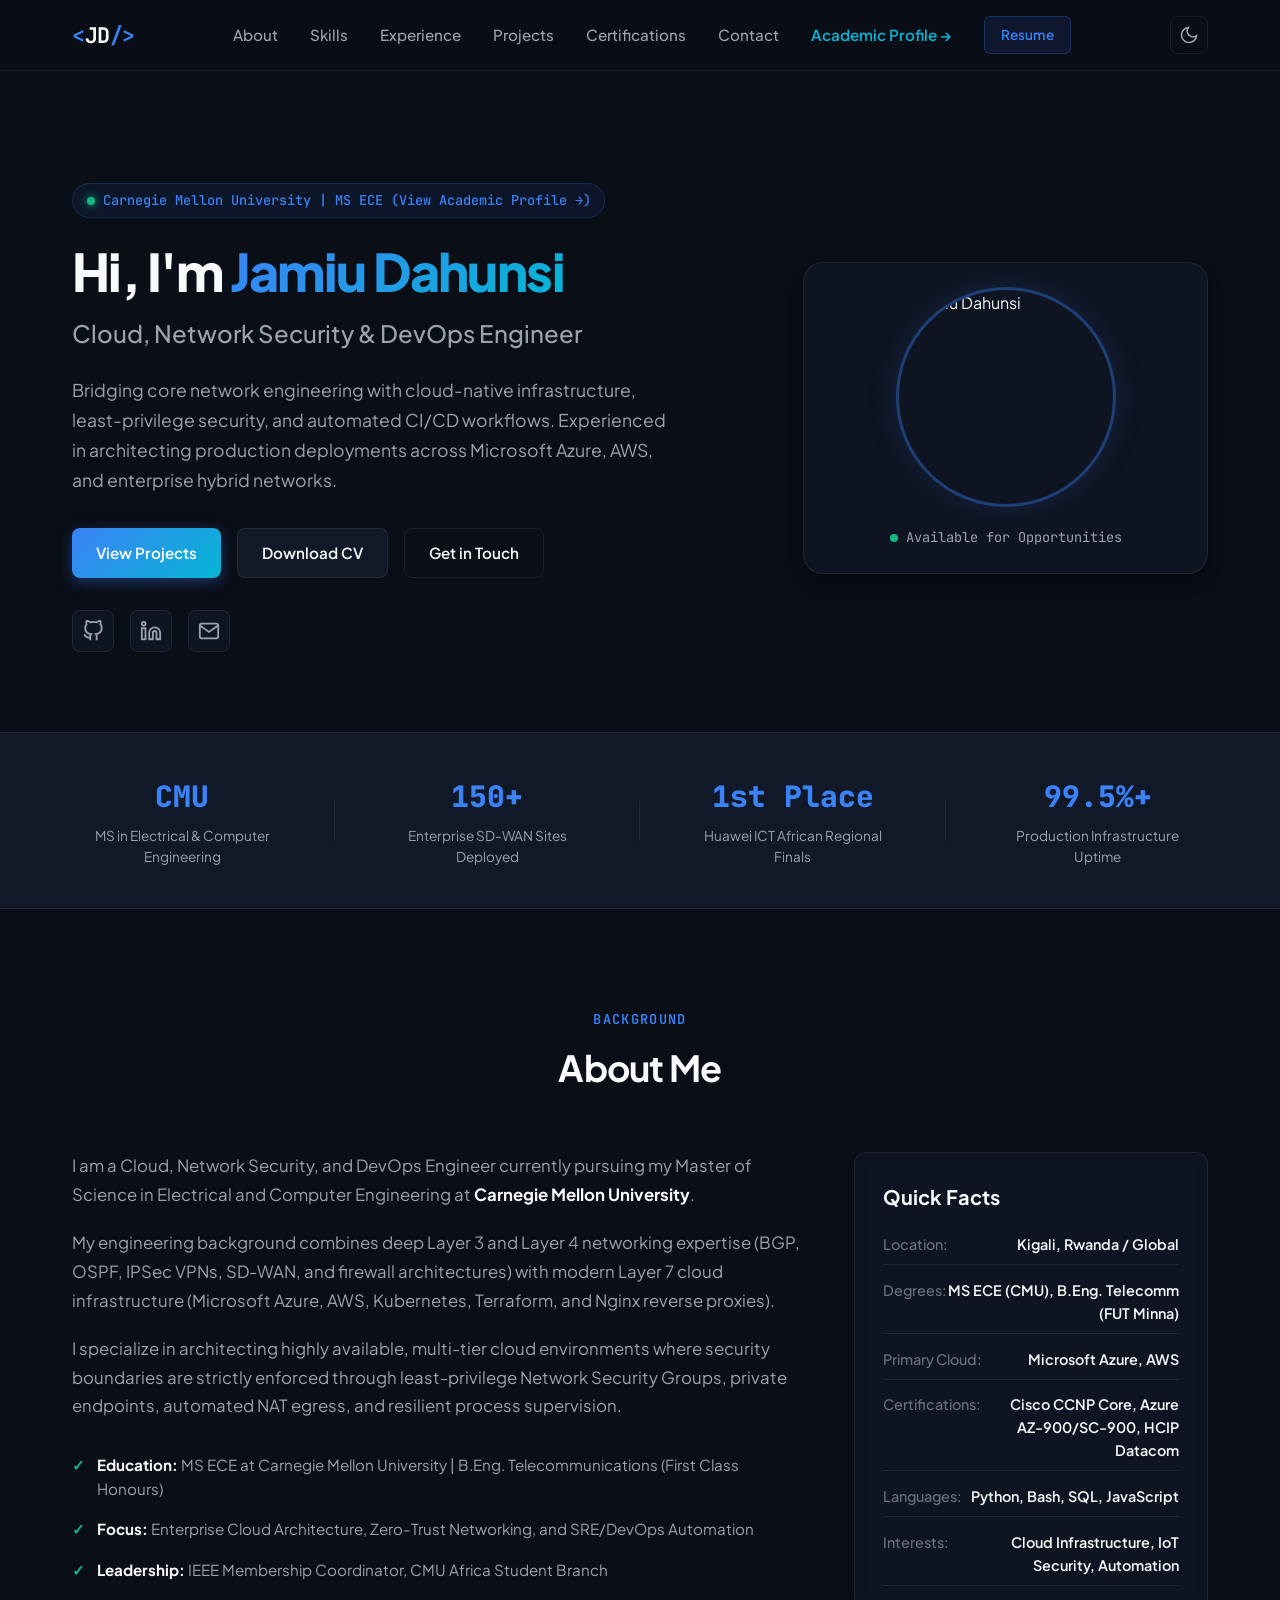
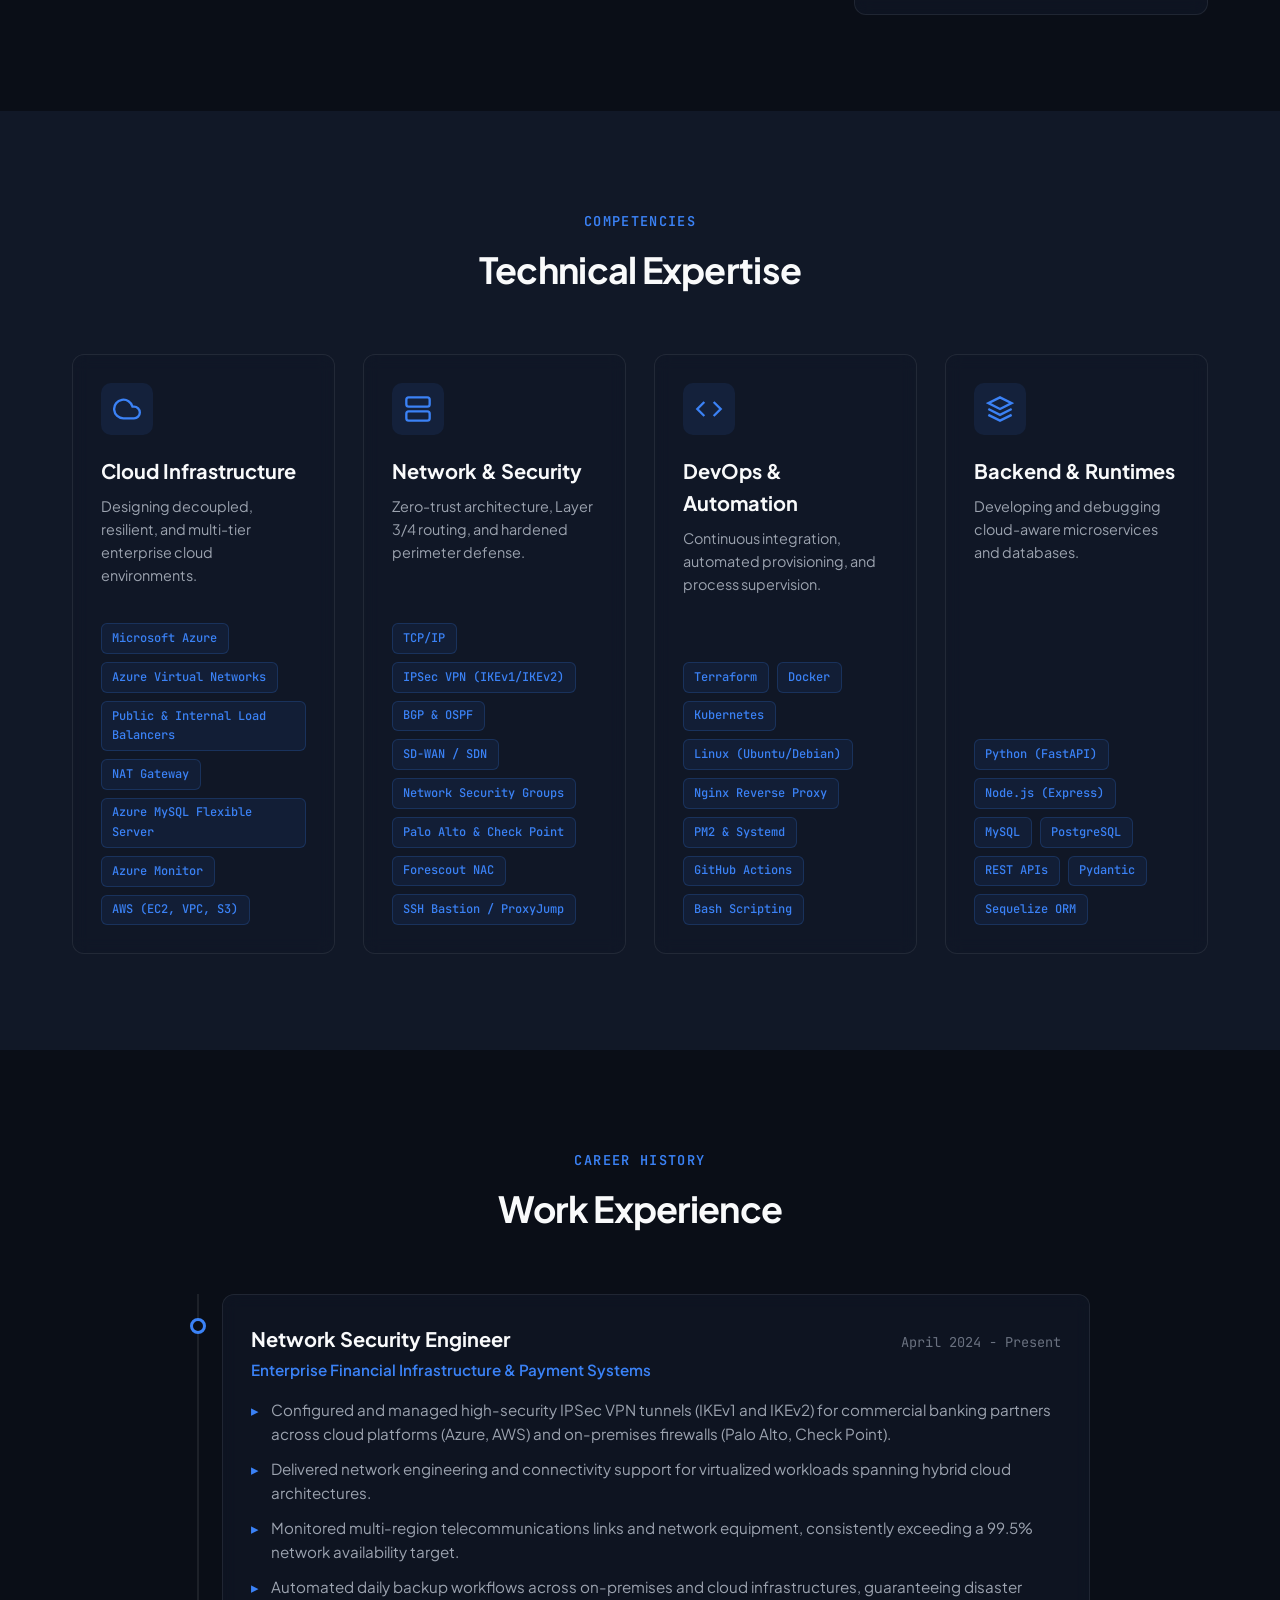
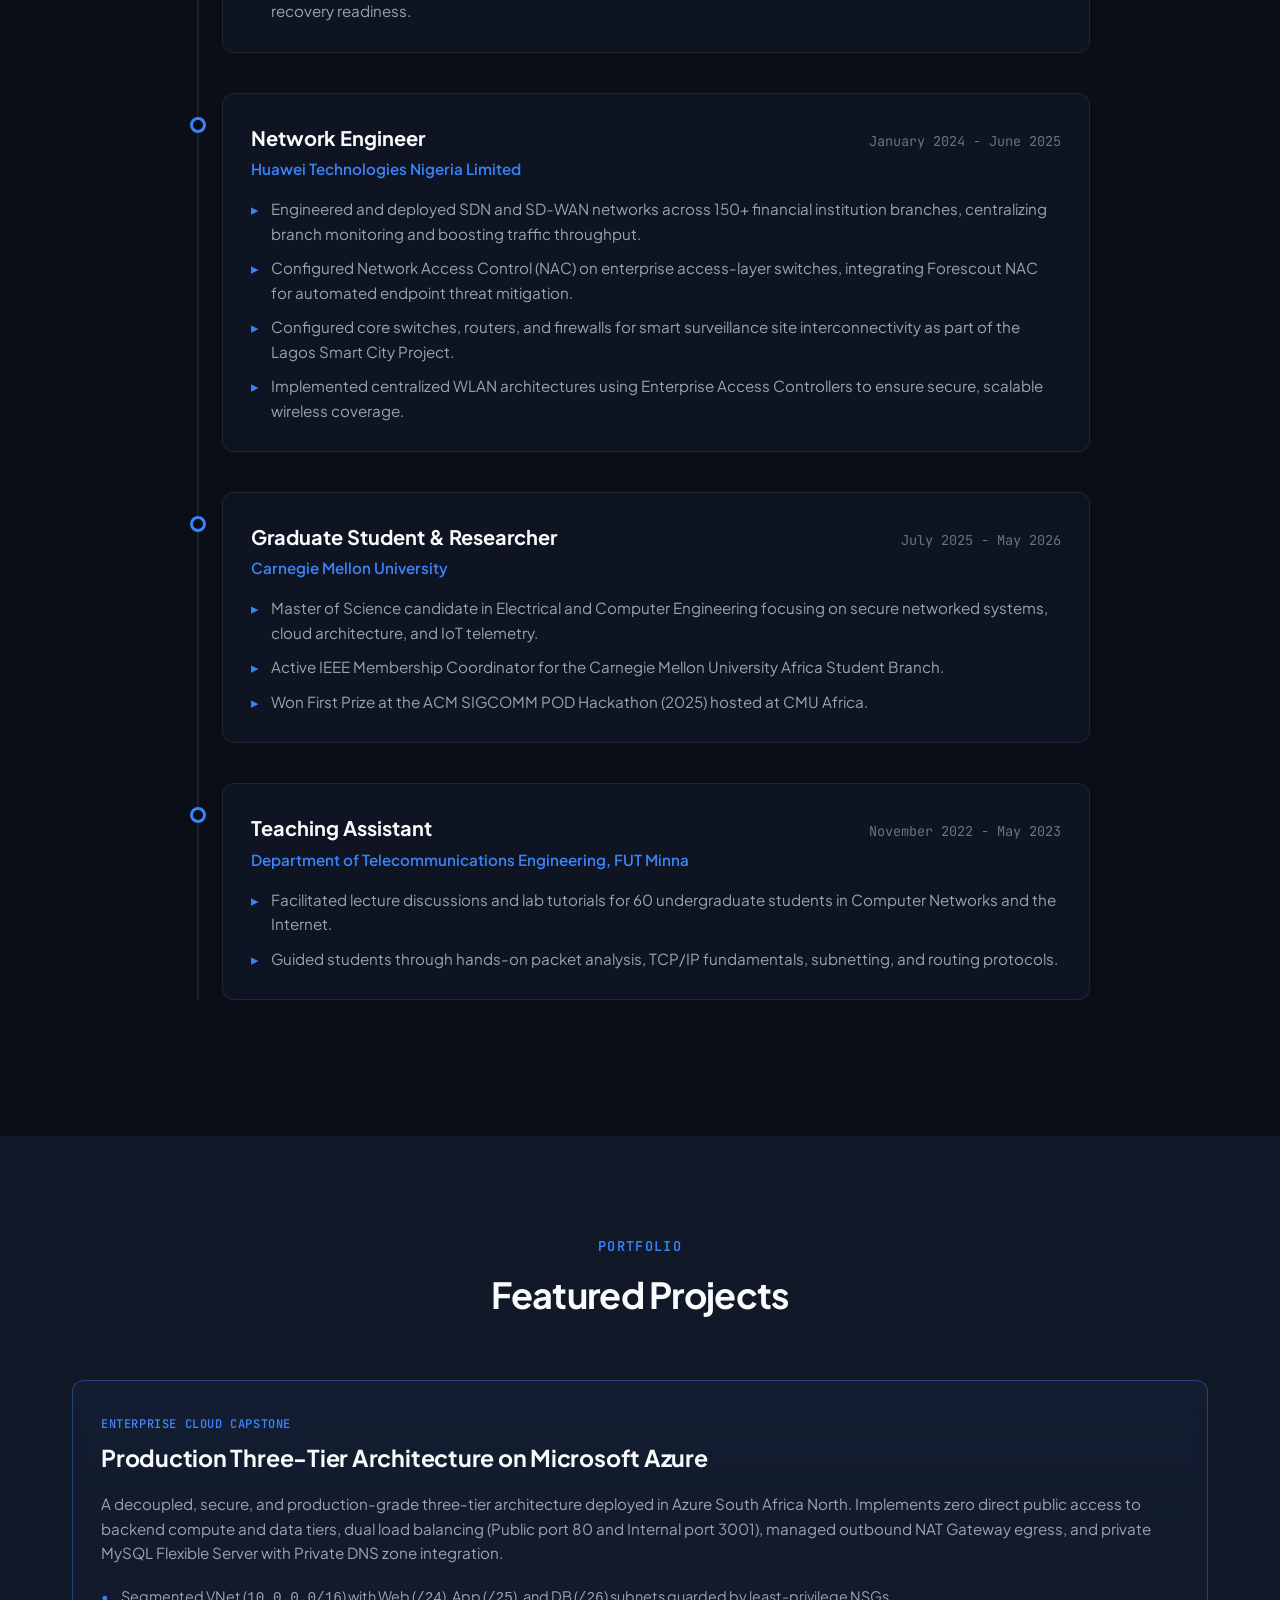
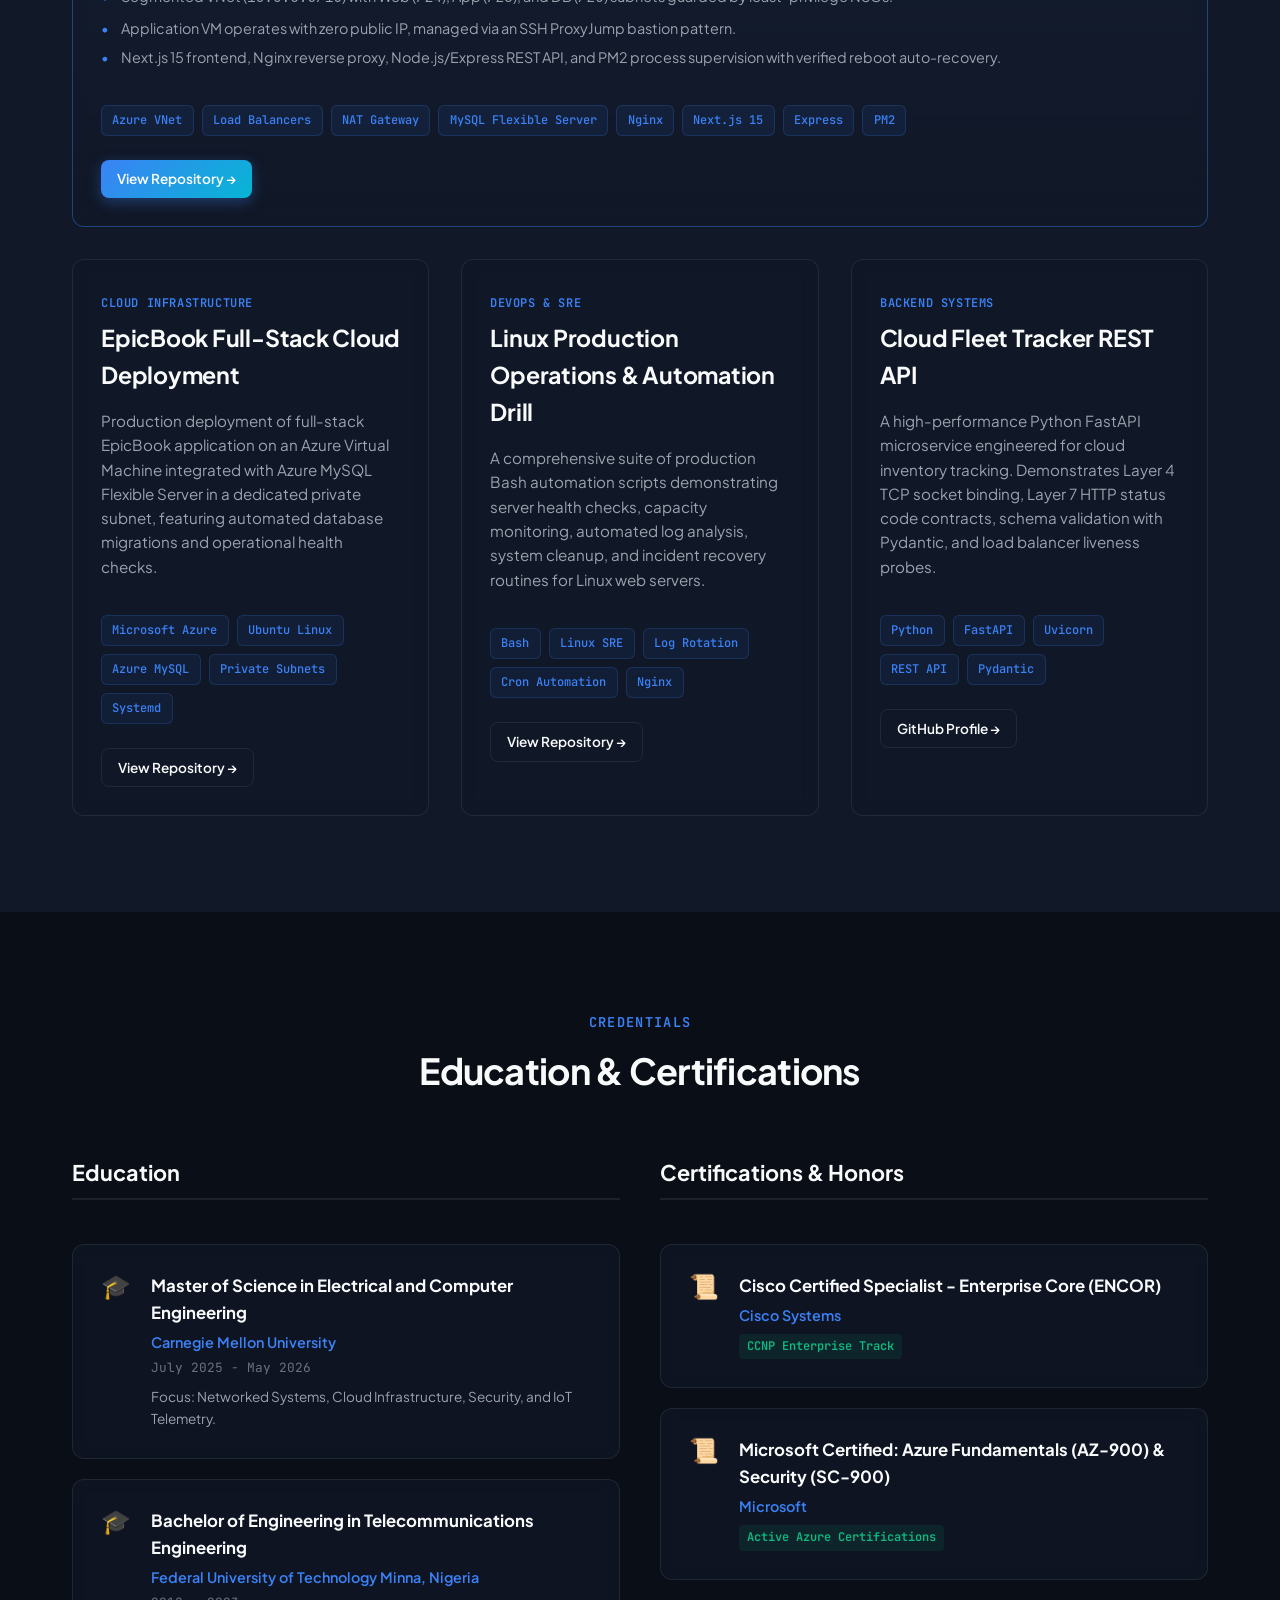
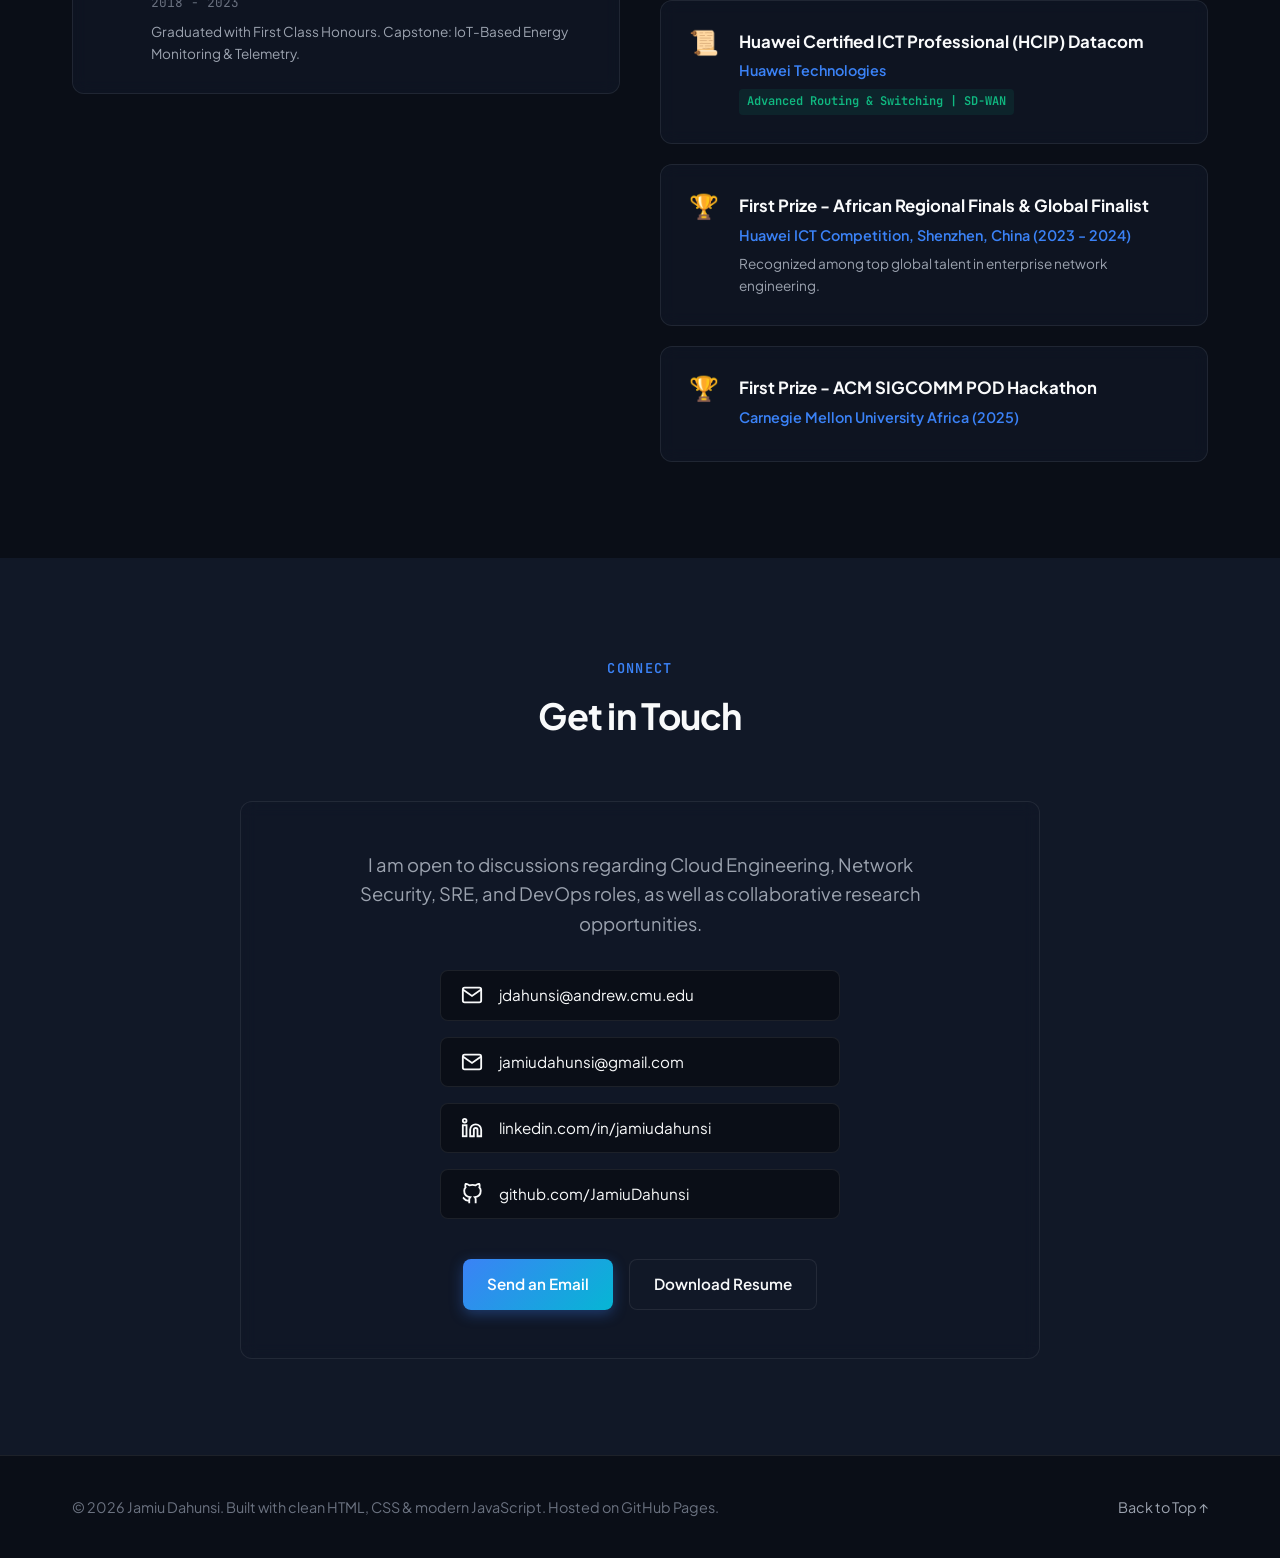
==== commit b3fdc044: "feat: add dedicated academic and researcher profile page with CMU credentials" ====
--- a/index.html
+++ b/index.html
@@ -25,6 +25,7 @@
         <a href="#projects" class="nav-link">Projects</a>
         <a href="#certifications" class="nav-link">Certifications</a>
         <a href="#contact" class="nav-link">Contact</a>
+        <a href="academic/" class="nav-link" style="color: var(--accent-secondary); font-weight: 600;">Academic Profile →</a>
         <a href="assets/Jamiu_Dahunsi_CV.pdf" target="_blank" class="nav-btn-resume">Resume</a>
       </nav>
       <div class="nav-actions">
@@ -44,10 +45,10 @@
     <section class="hero" id="hero">
       <div class="hero-container">
         <div class="hero-content">
-          <div class="hero-badge">
+          <a href="academic/" class="hero-badge" style="text-decoration: none;">
             <span class="badge-dot"></span>
-            <span>Carnegie Mellon University | MS ECE</span>
-          </div>
+            <span>Carnegie Mellon University | MS ECE (View Academic Profile →)</span>
+          </a>
           <h1 class="hero-title">
             Hi, I'm <span class="gradient-text">Jamiu Dahunsi</span>
           </h1>
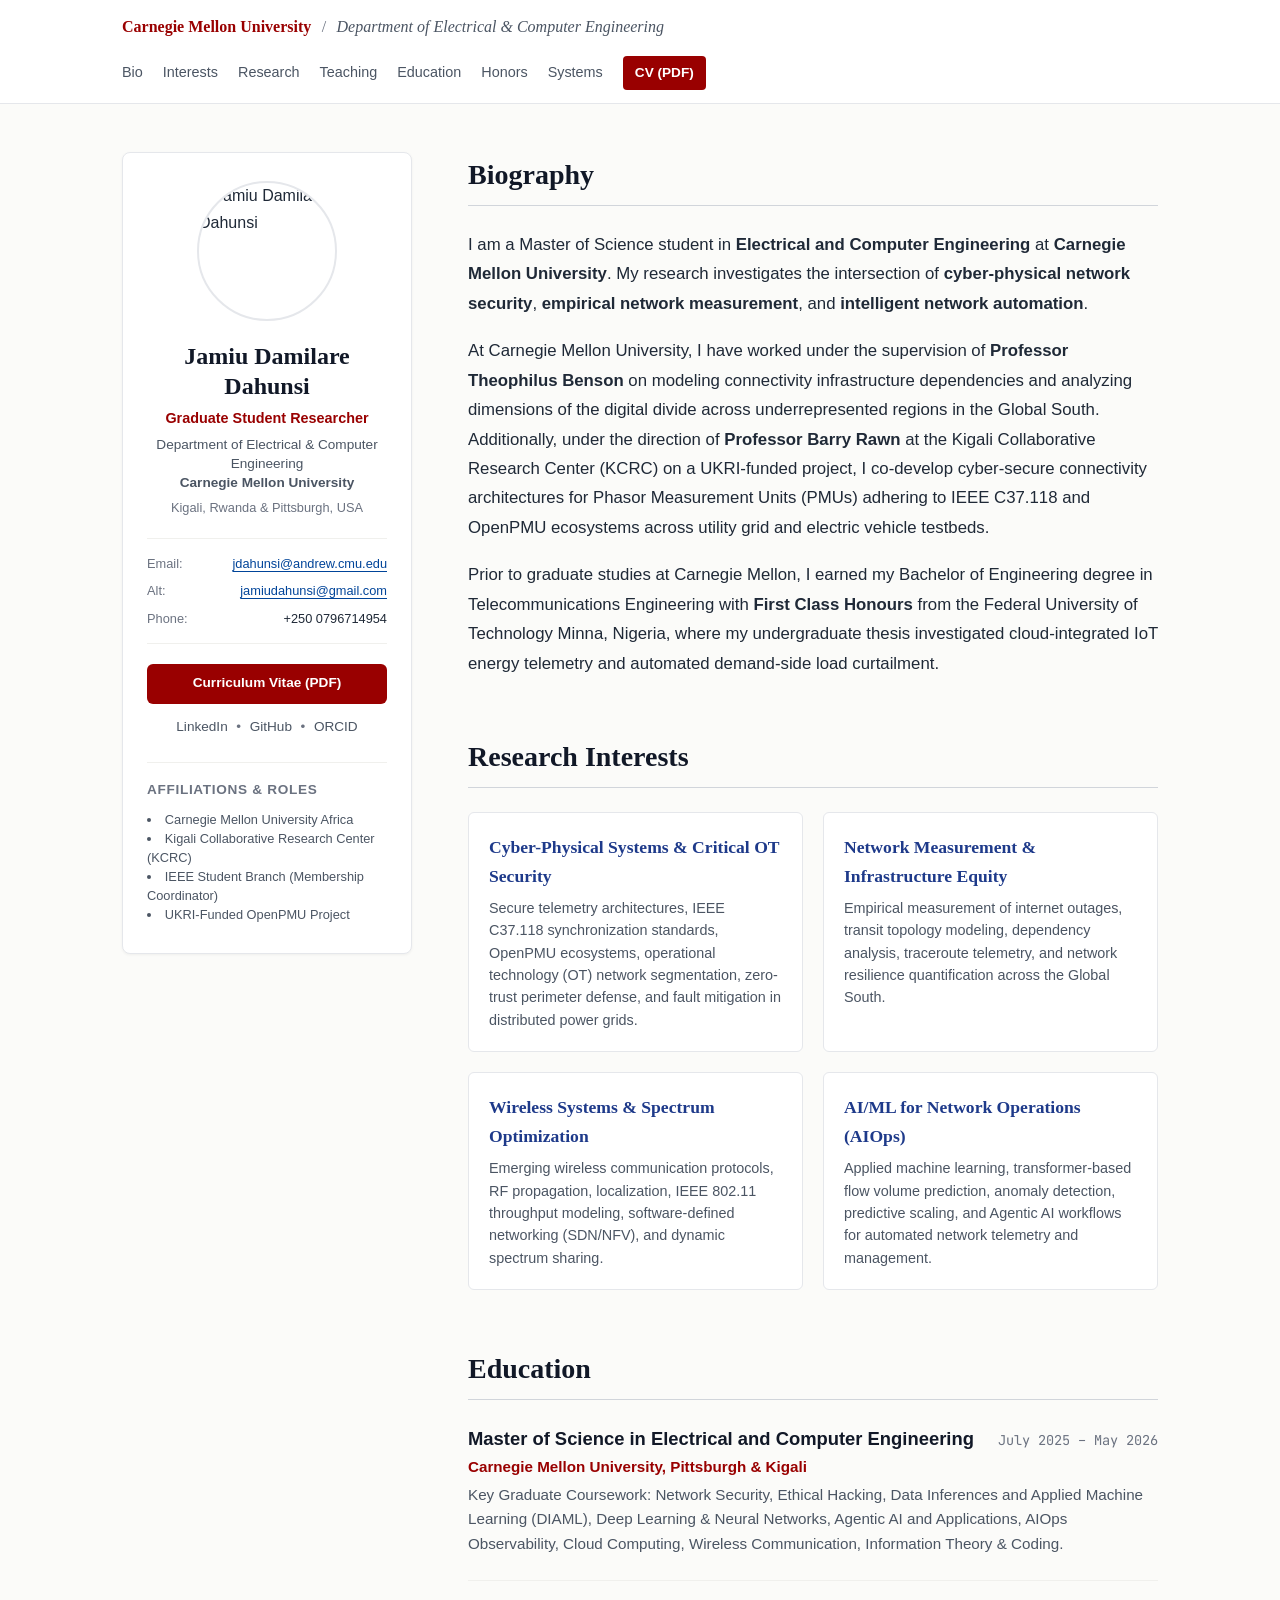
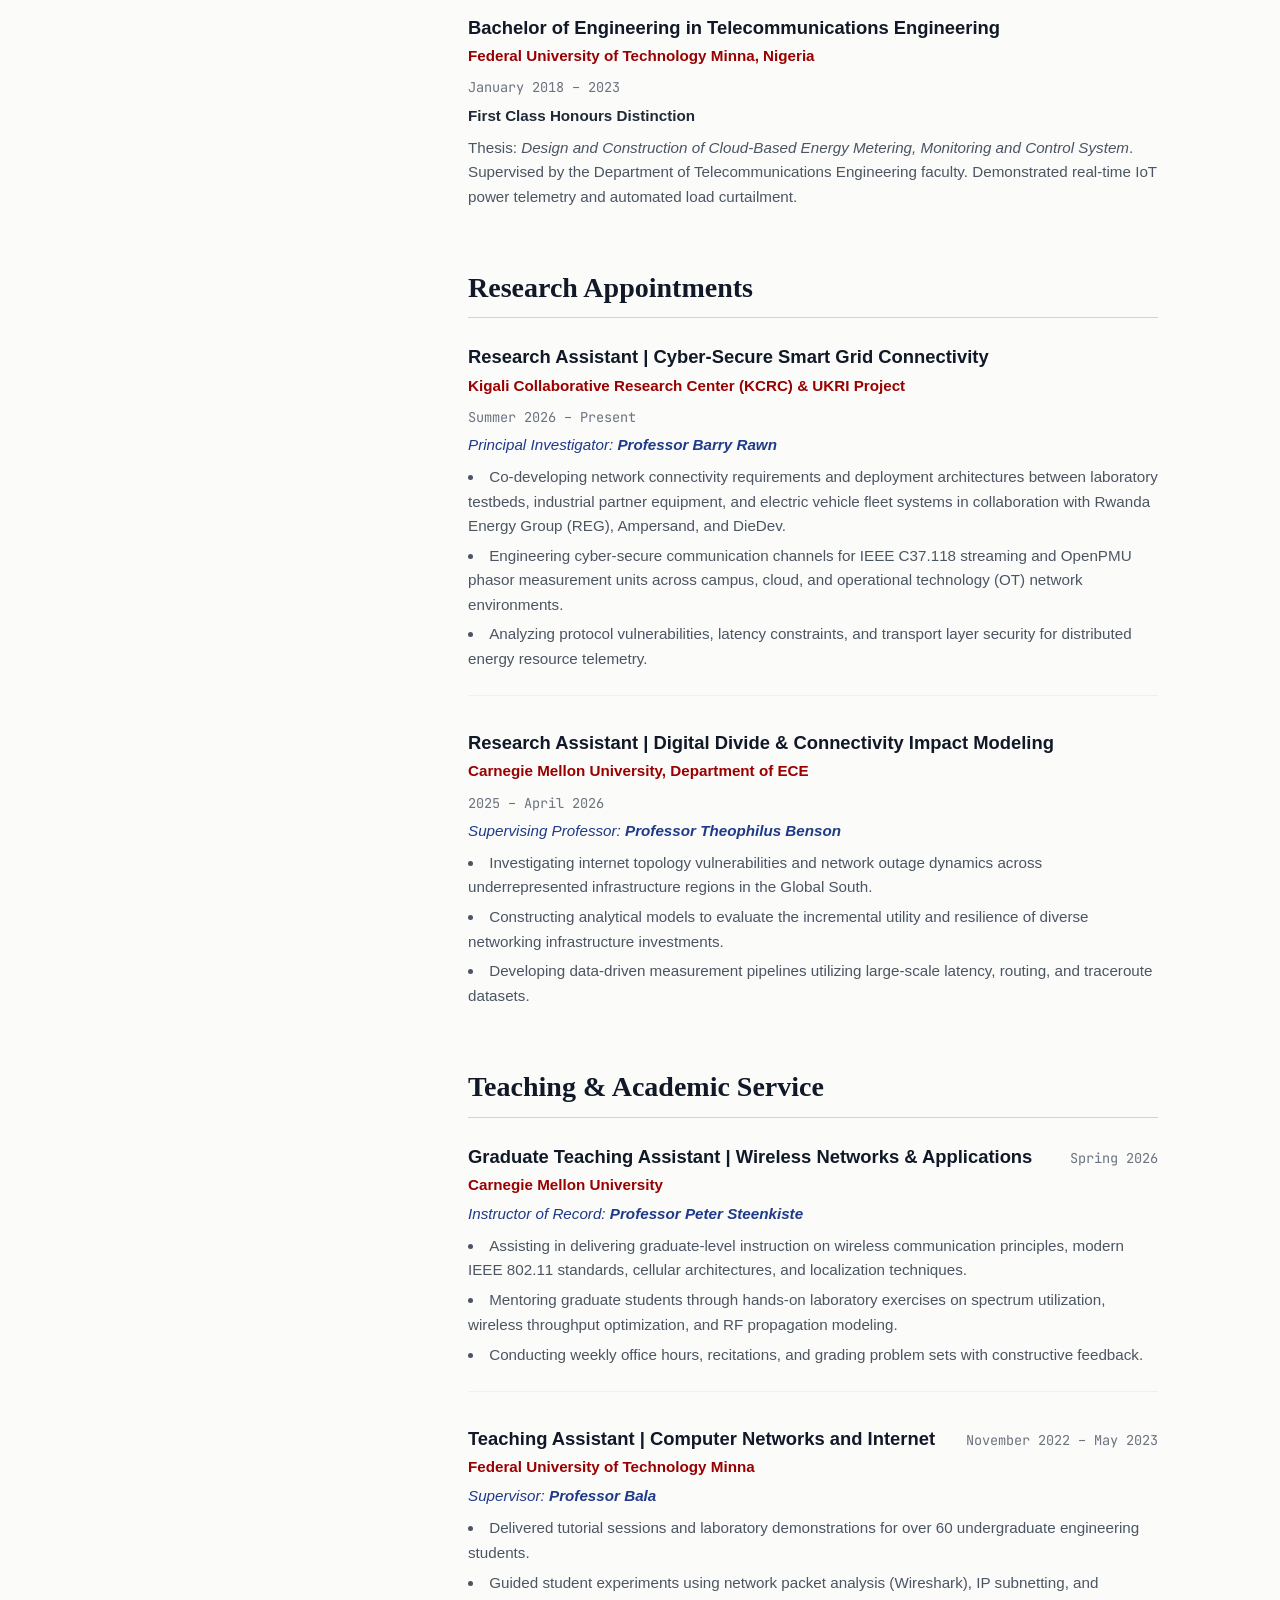
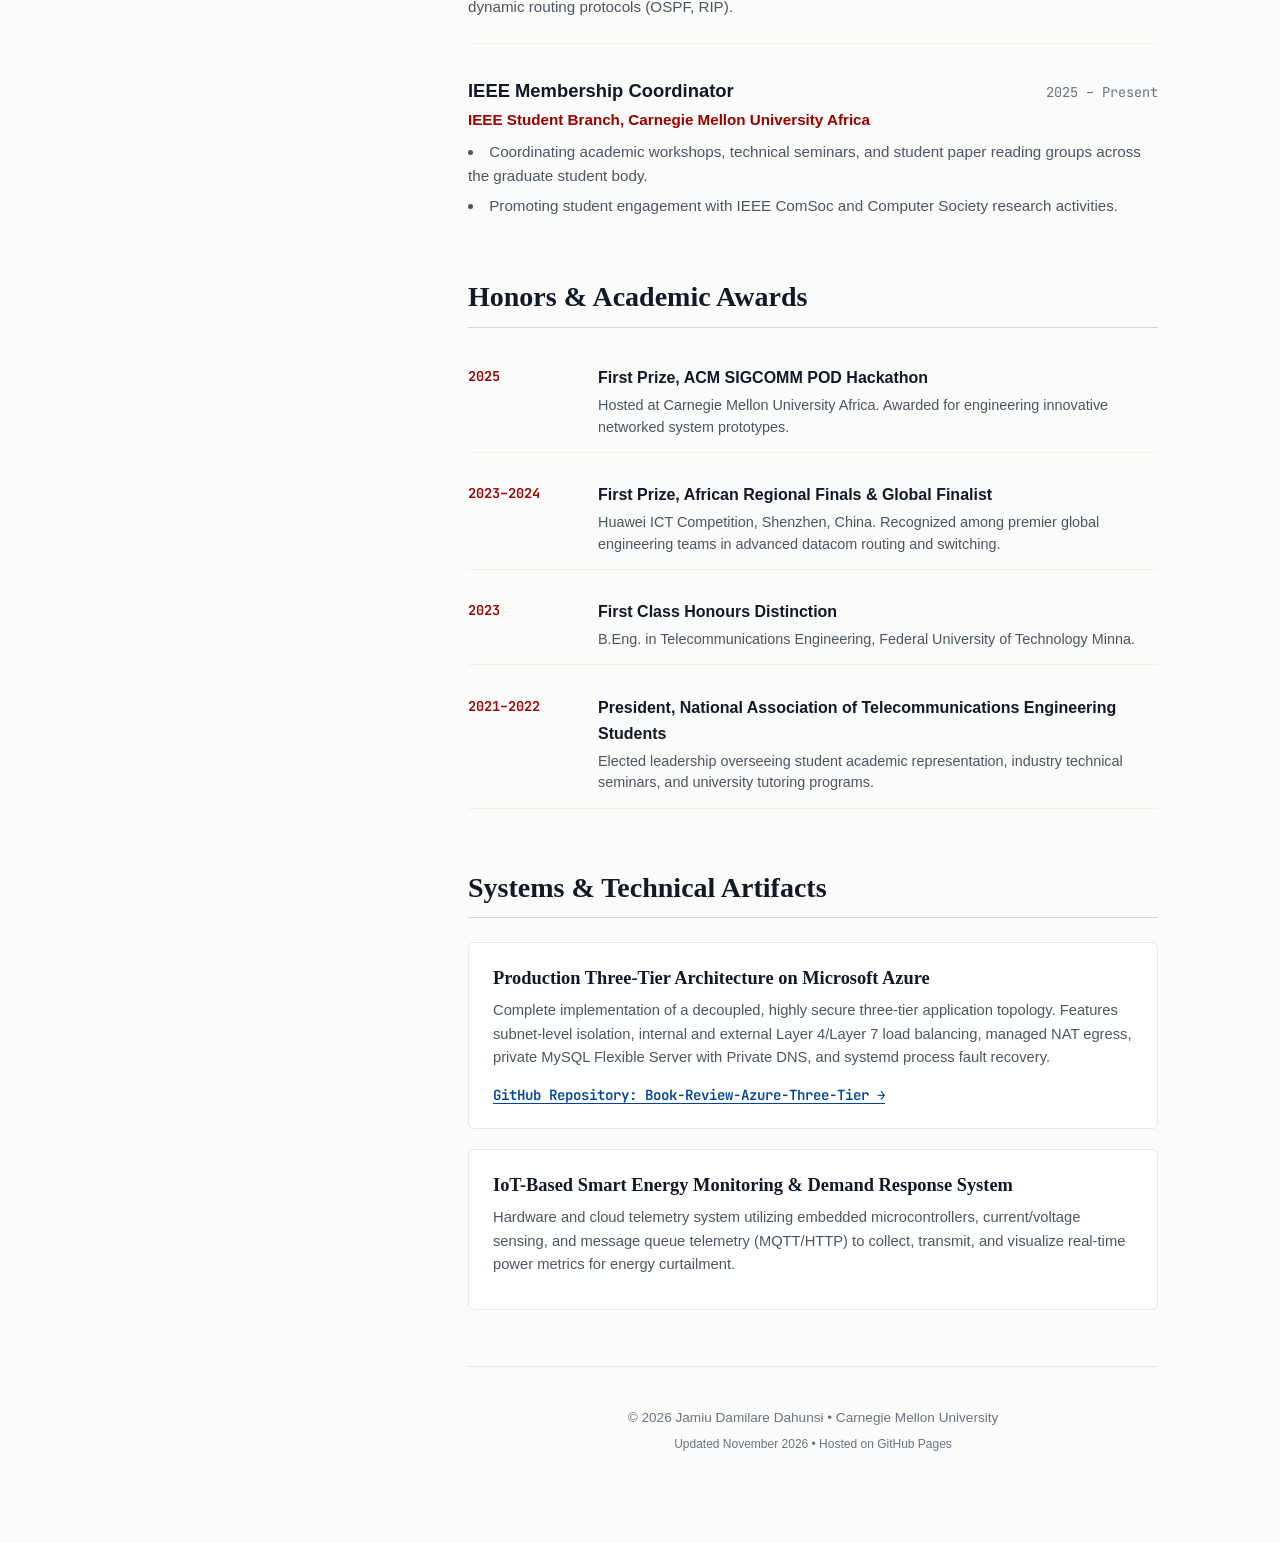
==== commit 2614dd59: "feat: unified academic profile as main homepage without GPA metrics" ====
--- a/index.html
+++ b/index.html
@@ -3,589 +3,316 @@
 <head>
   <meta charset="UTF-8">
   <meta name="viewport" content="width=device-width, initial-scale=1.0">
-  <title>Jamiu Dahunsi | Cloud, Network & DevOps Engineer</title>
-  <meta name="description" content="Portfolio of Jamiu Dahunsi - Cloud & DevOps Engineer, MS ECE at Carnegie Mellon University. Specializing in Cloud Infrastructure, Network Security, and DevOps Automation.">
+  <title>Jamiu Dahunsi | Carnegie Mellon University</title>
+  <meta name="description" content="Academic homepage of Jamiu Damilare Dahunsi, Graduate Student Researcher in Electrical and Computer Engineering at Carnegie Mellon University.">
   <link rel="icon" type="image/png" href="https://github.com/JamiuDahunsi.png">
   <link rel="preconnect" href="https://fonts.googleapis.com">
   <link rel="preconnect" href="https://fonts.gstatic.com" crossorigin>
-  <link href="https://fonts.googleapis.com/css2?family=Plus+Jakarta+Sans:wght@300;400;500;600;700;800&family=JetBrains+Mono:wght@400;500;700&display=swap" rel="stylesheet">
+  <link href="https://fonts.googleapis.com/css2?family=Newsreader:ital,opsz,wght@0,6..72,400;0,6..72,500;0,6..72,600;0,6..72,700;1,6..72,400&family=Inter:wght@300;400;500;600;700&family=JetBrains+Mono:wght@400;500&display=swap" rel="stylesheet">
   <link rel="stylesheet" href="style.css">
 </head>
-<body class="dark-theme">
-  <!-- Navigation Bar -->
-  <header class="navbar" id="navbar">
-    <div class="nav-container">
-      <a href="#hero" class="nav-logo">
-        <span class="logo-bracket">&lt;</span>JD<span class="logo-bracket">/&gt;</span>
-      </a>
-      <nav class="nav-menu" id="nav-menu">
-        <a href="#about" class="nav-link">About</a>
-        <a href="#skills" class="nav-link">Skills</a>
-        <a href="#experience" class="nav-link">Experience</a>
-        <a href="#projects" class="nav-link">Projects</a>
-        <a href="#certifications" class="nav-link">Certifications</a>
-        <a href="#contact" class="nav-link">Contact</a>
-        <a href="academic/" class="nav-link" style="color: var(--accent-secondary); font-weight: 600;">Academic Profile →</a>
-        <a href="assets/Jamiu_Dahunsi_CV.pdf" target="_blank" class="nav-btn-resume">Resume</a>
+<body>
+  <!-- Academic Header Bar -->
+  <header class="top-nav">
+    <div class="top-nav-inner">
+      <div class="academic-brand">
+        <span class="brand-institution">Carnegie Mellon University</span>
+        <span class="brand-divider">/</span>
+        <span class="brand-dept">Department of Electrical & Computer Engineering</span>
+      </div>
+      <nav class="header-nav">
+        <a href="#bio">Bio</a>
+        <a href="#interests">Interests</a>
+        <a href="#research">Research</a>
+        <a href="#teaching">Teaching</a>
+        <a href="#education">Education</a>
+        <a href="#awards">Honors</a>
+        <a href="#artifacts">Systems</a>
+        <a href="assets/Jamiu_Dahunsi_Academic_CV.pdf" target="_blank" class="nav-cv-link">CV (PDF)</a>
       </nav>
-      <div class="nav-actions">
-        <button id="theme-toggle" class="theme-toggle" aria-label="Toggle theme">
-          <svg class="sun-icon" viewBox="0 0 24 24" width="20" height="20" stroke="currentColor" stroke-width="2" fill="none"><circle cx="12" cy="12" r="5"></circle><line x1="12" y1="1" x2="12" y2="3"></line><line x1="12" y1="21" x2="12" y2="23"></line><line x1="4.22" y1="4.22" x2="5.64" y2="5.64"></line><line x1="18.36" y1="18.36" x2="19.78" y2="19.78"></line><line x1="1" y1="12" x2="3" y2="12"></line><line x1="21" y1="12" x2="23" y2="12"></line><line x1="4.22" y1="19.78" x2="5.64" y2="18.36"></line><line x1="18.36" y1="5.64" x2="19.78" y2="4.22"></line></svg>
-          <svg class="moon-icon" viewBox="0 0 24 24" width="20" height="20" stroke="currentColor" stroke-width="2" fill="none"><path d="M21 12.79A9 9 0 1 1 11.21 3 7 7 0 0 0 21 12.79z"></path></svg>
-        </button>
-        <button class="hamburger" id="hamburger" aria-label="Toggle mobile menu">
-          <span></span><span></span><span></span>
-        </button>
-      </div>
     </div>
   </header>
 
-  <main>
-    <!-- Hero Section -->
-    <section class="hero" id="hero">
-      <div class="hero-container">
-        <div class="hero-content">
-          <a href="academic/" class="hero-badge" style="text-decoration: none;">
-            <span class="badge-dot"></span>
-            <span>Carnegie Mellon University | MS ECE (View Academic Profile →)</span>
+  <div class="academic-container">
+    <!-- Left Column: Scholar Profile Sidebar -->
+    <aside class="sidebar">
+      <div class="profile-card">
+        <div class="portrait-wrapper">
+          <img src="https://github.com/JamiuDahunsi.png" alt="Jamiu Damilare Dahunsi" class="portrait-img">
+        </div>
+        <h1 class="scholar-name">Jamiu Damilare Dahunsi</h1>
+        <p class="scholar-title">Graduate Student Researcher</p>
+        <p class="scholar-dept">
+          Department of Electrical & Computer Engineering<br>
+          <strong>Carnegie Mellon University</strong>
+        </p>
+        <p class="scholar-location">Kigali, Rwanda & Pittsburgh, USA</p>
+
+        <div class="sidebar-contact">
+          <div class="contact-item">
+            <span class="contact-label">Email:</span>
+            <a href="mailto:jdahunsi@andrew.cmu.edu">jdahunsi@andrew.cmu.edu</a>
+          </div>
+          <div class="contact-item">
+            <span class="contact-label">Alt:</span>
+            <a href="mailto:jamiudahunsi@gmail.com">jamiudahunsi@gmail.com</a>
+          </div>
+          <div class="contact-item">
+            <span class="contact-label">Phone:</span>
+            <span>+250 0796714954</span>
+          </div>
+        </div>
+
+        <div class="sidebar-links">
+          <a href="assets/Jamiu_Dahunsi_Academic_CV.pdf" target="_blank" class="cv-button">
+            Curriculum Vitae (PDF)
           </a>
-          <h1 class="hero-title">
-            Hi, I'm <span class="gradient-text">Jamiu Dahunsi</span>
-          </h1>
-          <h2 class="hero-subtitle">
-            Cloud, Network Security & DevOps Engineer
-          </h2>
-          <p class="hero-description">
-            Bridging core network engineering with cloud-native infrastructure, least-privilege security, and automated CI/CD workflows. Experienced in architecting production deployments across Microsoft Azure, AWS, and enterprise hybrid networks.
-          </p>
-          <div class="hero-buttons">
-            <a href="#projects" class="btn btn-primary">View Projects</a>
-            <a href="assets/Jamiu_Dahunsi_CV.pdf" target="_blank" class="btn btn-secondary">Download CV</a>
-            <a href="#contact" class="btn btn-outline">Get in Touch</a>
-          </div>
-          <div class="hero-socials">
-            <a href="https://github.com/JamiuDahunsi" target="_blank" rel="noopener" aria-label="GitHub">
-              <svg viewBox="0 0 24 24" width="22" height="22" stroke="currentColor" stroke-width="2" fill="none"><path d="M9 19c-5 1.5-5-2.5-7-3m14 6v-3.87a3.37 3.37 0 0 0-.94-2.61c3.14-.35 6.44-1.54 6.44-7A5.44 5.44 0 0 0 20 4.77 5.07 5.07 0 0 0 19.91 1S18.73.65 16 2.48a13.38 13.38 0 0 0-7 0C6.27.65 5.09 1 5.09 1A5.07 5.07 0 0 0 5 4.77a5.44 5.44 0 0 0-1.5 3.78c0 5.42 3.3 6.61 6.44 7A3.37 3.37 0 0 0 9 18.13V22"></path></svg>
+          <div class="academic-socials">
+            <a href="https://www.linkedin.com/in/jamiudahunsi/" target="_blank" rel="noopener">LinkedIn</a>
+            <span class="sep">•</span>
+            <a href="https://github.com/JamiuDahunsi" target="_blank" rel="noopener">GitHub</a>
+            <span class="sep">•</span>
+            <a href="https://orcid.org/" target="_blank" rel="noopener">ORCID</a>
+          </div>
+        </div>
+
+        <div class="sidebar-affiliations">
+          <h3 class="affil-heading">Affiliations & Roles</h3>
+          <ul class="affil-list">
+            <li>Carnegie Mellon University Africa</li>
+            <li>Kigali Collaborative Research Center (KCRC)</li>
+            <li>IEEE Student Branch (Membership Coordinator)</li>
+            <li>UKRI-Funded OpenPMU Project</li>
+          </ul>
+        </div>
+      </div>
+    </aside>
+
+    <!-- Right Column: Scholarly Content -->
+    <main class="main-content">
+      <!-- Section: Biography -->
+      <section class="scholar-section" id="bio">
+        <h2 class="section-heading">Biography</h2>
+        <div class="section-body">
+          <p>
+            I am a Master of Science student in <strong>Electrical and Computer Engineering</strong> at <strong>Carnegie Mellon University</strong>. My research investigates the intersection of <strong>cyber-physical network security</strong>, <strong>empirical network measurement</strong>, and <strong>intelligent network automation</strong>.
+          </p>
+          <p>
+            At Carnegie Mellon University, I have worked under the supervision of <strong>Professor Theophilus Benson</strong> on modeling connectivity infrastructure dependencies and analyzing dimensions of the digital divide across underrepresented regions in the Global South. Additionally, under the direction of <strong>Professor Barry Rawn</strong> at the Kigali Collaborative Research Center (KCRC) on a UKRI-funded project, I co-develop cyber-secure connectivity architectures for Phasor Measurement Units (PMUs) adhering to IEEE C37.118 and OpenPMU ecosystems across utility grid and electric vehicle testbeds.
+          </p>
+          <p>
+            Prior to graduate studies at Carnegie Mellon, I earned my Bachelor of Engineering degree in Telecommunications Engineering with <strong>First Class Honours</strong> from the Federal University of Technology Minna, Nigeria, where my undergraduate thesis investigated cloud-integrated IoT energy telemetry and automated demand-side load curtailment.
+          </p>
+        </div>
+      </section>
+
+      <!-- Section: Research Interests -->
+      <section class="scholar-section" id="interests">
+        <h2 class="section-heading">Research Interests</h2>
+        <div class="interests-grid">
+          <div class="interest-card">
+            <h3 class="interest-title">Cyber-Physical Systems & Critical OT Security</h3>
+            <p>Secure telemetry architectures, IEEE C37.118 synchronization standards, OpenPMU ecosystems, operational technology (OT) network segmentation, zero-trust perimeter defense, and fault mitigation in distributed power grids.</p>
+          </div>
+          <div class="interest-card">
+            <h3 class="interest-title">Network Measurement & Infrastructure Equity</h3>
+            <p>Empirical measurement of internet outages, transit topology modeling, dependency analysis, traceroute telemetry, and network resilience quantification across the Global South.</p>
+          </div>
+          <div class="interest-card">
+            <h3 class="interest-title">Wireless Systems & Spectrum Optimization</h3>
+            <p>Emerging wireless communication protocols, RF propagation, localization, IEEE 802.11 throughput modeling, software-defined networking (SDN/NFV), and dynamic spectrum sharing.</p>
+          </div>
+          <div class="interest-card">
+            <h3 class="interest-title">AI/ML for Network Operations (AIOps)</h3>
+            <p>Applied machine learning, transformer-based flow volume prediction, anomaly detection, predictive scaling, and Agentic AI workflows for automated network telemetry and management.</p>
+          </div>
+        </div>
+      </section>
+
+      <!-- Section: Education -->
+      <section class="scholar-section" id="education">
+        <h2 class="section-heading">Education</h2>
+        
+        <div class="academic-entry">
+          <div class="entry-header">
+            <div>
+              <h3 class="entry-title">Master of Science in Electrical and Computer Engineering</h3>
+              <p class="entry-institution">Carnegie Mellon University, Pittsburgh & Kigali</p>
+            </div>
+            <span class="entry-year">July 2025 – May 2026</span>
+          </div>
+          <p class="entry-details">
+            Key Graduate Coursework: Network Security, Ethical Hacking, Data Inferences and Applied Machine Learning (DIAML), Deep Learning & Neural Networks, Agentic AI and Applications, AIOps Observability, Cloud Computing, Wireless Communication, Information Theory & Coding.
+          </p>
+        </div>
+
+        <div class="academic-entry">
+          <div class="entry-header">
+            <div>
+              <h3 class="entry-title">Bachelor of Engineering in Telecommunications Engineering</h3>
+              <p class="entry-institution">Federal University of Technology Minna, Nigeria</p>
+            </div>
+            <span class="entry-year">January 2018 – 2023</span>
+          </div>
+          <p class="entry-meta"><strong>First Class Honours Distinction</strong></p>
+          <p class="entry-details">
+            Thesis: <em>Design and Construction of Cloud-Based Energy Metering, Monitoring and Control System</em>.<br>
+            Supervised by the Department of Telecommunications Engineering faculty. Demonstrated real-time IoT power telemetry and automated load curtailment.
+          </p>
+        </div>
+      </section>
+
+      <!-- Section: Research Appointments -->
+      <section class="scholar-section" id="research">
+        <h2 class="section-heading">Research Appointments</h2>
+
+        <div class="academic-entry">
+          <div class="entry-header">
+            <div>
+              <h3 class="entry-title">Research Assistant | Cyber-Secure Smart Grid Connectivity</h3>
+              <p class="entry-institution">Kigali Collaborative Research Center (KCRC) & UKRI Project</p>
+            </div>
+            <span class="entry-year">Summer 2026 – Present</span>
+          </div>
+          <p class="entry-advisor">Principal Investigator: <strong>Professor Barry Rawn</strong></p>
+          <ul class="entry-bullets">
+            <li>Co-developing network connectivity requirements and deployment architectures between laboratory testbeds, industrial partner equipment, and electric vehicle fleet systems in collaboration with Rwanda Energy Group (REG), Ampersand, and DieDev.</li>
+            <li>Engineering cyber-secure communication channels for IEEE C37.118 streaming and OpenPMU phasor measurement units across campus, cloud, and operational technology (OT) network environments.</li>
+            <li>Analyzing protocol vulnerabilities, latency constraints, and transport layer security for distributed energy resource telemetry.</li>
+          </ul>
+        </div>
+
+        <div class="academic-entry">
+          <div class="entry-header">
+            <div>
+              <h3 class="entry-title">Research Assistant | Digital Divide & Connectivity Impact Modeling</h3>
+              <p class="entry-institution">Carnegie Mellon University, Department of ECE</p>
+            </div>
+            <span class="entry-year">2025 – April 2026</span>
+          </div>
+          <p class="entry-advisor">Supervising Professor: <strong>Professor Theophilus Benson</strong></p>
+          <ul class="entry-bullets">
+            <li>Investigating internet topology vulnerabilities and network outage dynamics across underrepresented infrastructure regions in the Global South.</li>
+            <li>Constructing analytical models to evaluate the incremental utility and resilience of diverse networking infrastructure investments.</li>
+            <li>Developing data-driven measurement pipelines utilizing large-scale latency, routing, and traceroute datasets.</li>
+          </ul>
+        </div>
+      </section>
+
+      <!-- Section: Teaching & Academic Service -->
+      <section class="scholar-section" id="teaching">
+        <h2 class="section-heading">Teaching & Academic Service</h2>
+
+        <div class="academic-entry">
+          <div class="entry-header">
+            <div>
+              <h3 class="entry-title">Graduate Teaching Assistant | Wireless Networks & Applications</h3>
+              <p class="entry-institution">Carnegie Mellon University</p>
+            </div>
+            <span class="entry-year">Spring 2026</span>
+          </div>
+          <p class="entry-advisor">Instructor of Record: <strong>Professor Peter Steenkiste</strong></p>
+          <ul class="entry-bullets">
+            <li>Assisting in delivering graduate-level instruction on wireless communication principles, modern IEEE 802.11 standards, cellular architectures, and localization techniques.</li>
+            <li>Mentoring graduate students through hands-on laboratory exercises on spectrum utilization, wireless throughput optimization, and RF propagation modeling.</li>
+            <li>Conducting weekly office hours, recitations, and grading problem sets with constructive feedback.</li>
+          </ul>
+        </div>
+
+        <div class="academic-entry">
+          <div class="entry-header">
+            <div>
+              <h3 class="entry-title">Teaching Assistant | Computer Networks and Internet</h3>
+              <p class="entry-institution">Federal University of Technology Minna</p>
+            </div>
+            <span class="entry-year">November 2022 – May 2023</span>
+          </div>
+          <p class="entry-advisor">Supervisor: <strong>Professor Bala</strong></p>
+          <ul class="entry-bullets">
+            <li>Delivered tutorial sessions and laboratory demonstrations for over 60 undergraduate engineering students.</li>
+            <li>Guided student experiments using network packet analysis (Wireshark), IP subnetting, and dynamic routing protocols (OSPF, RIP).</li>
+          </ul>
+        </div>
+
+        <div class="academic-entry">
+          <div class="entry-header">
+            <div>
+              <h3 class="entry-title">IEEE Membership Coordinator</h3>
+              <p class="entry-institution">IEEE Student Branch, Carnegie Mellon University Africa</p>
+            </div>
+            <span class="entry-year">2025 – Present</span>
+          </div>
+          <ul class="entry-bullets">
+            <li>Coordinating academic workshops, technical seminars, and student paper reading groups across the graduate student body.</li>
+            <li>Promoting student engagement with IEEE ComSoc and Computer Society research activities.</li>
+          </ul>
+        </div>
+      </section>
+
+      <!-- Section: Honors & Awards -->
+      <section class="scholar-section" id="awards">
+        <h2 class="section-heading">Honors & Academic Awards</h2>
+        <div class="awards-table">
+          <div class="award-row">
+            <span class="award-year">2025</span>
+            <div class="award-info">
+              <strong>First Prize, ACM SIGCOMM POD Hackathon</strong>
+              <p>Hosted at Carnegie Mellon University Africa. Awarded for engineering innovative networked system prototypes.</p>
+            </div>
+          </div>
+          <div class="award-row">
+            <span class="award-year">2023–2024</span>
+            <div class="award-info">
+              <strong>First Prize, African Regional Finals & Global Finalist</strong>
+              <p>Huawei ICT Competition, Shenzhen, China. Recognized among premier global engineering teams in advanced datacom routing and switching.</p>
+            </div>
+          </div>
+          <div class="award-row">
+            <span class="award-year">2023</span>
+            <div class="award-info">
+              <strong>First Class Honours Distinction</strong>
+              <p>B.Eng. in Telecommunications Engineering, Federal University of Technology Minna.</p>
+            </div>
+          </div>
+          <div class="award-row">
+            <span class="award-year">2021–2022</span>
+            <div class="award-info">
+              <strong>President, National Association of Telecommunications Engineering Students</strong>
+              <p>Elected leadership overseeing student academic representation, industry technical seminars, and university tutoring programs.</p>
+            </div>
+          </div>
+        </div>
+      </section>
+
+      <!-- Section: Selected Systems & Technical Artifacts -->
+      <section class="scholar-section" id="artifacts">
+        <h2 class="section-heading">Systems & Technical Artifacts</h2>
+        <div class="artifacts-list">
+          <div class="artifact-item">
+            <h3 class="artifact-title">Production Three-Tier Architecture on Microsoft Azure</h3>
+            <p class="artifact-desc">
+              Complete implementation of a decoupled, highly secure three-tier application topology. Features subnet-level isolation, internal and external Layer 4/Layer 7 load balancing, managed NAT egress, private MySQL Flexible Server with Private DNS, and systemd process fault recovery.
+            </p>
+            <a href="https://github.com/JamiuDahunsi/Book-Review-Azure-Three-Tier" target="_blank" rel="noopener" class="artifact-link">
+              GitHub Repository: Book-Review-Azure-Three-Tier →
             </a>
-            <a href="https://www.linkedin.com/in/jamiudahunsi/" target="_blank" rel="noopener" aria-label="LinkedIn">
-              <svg viewBox="0 0 24 24" width="22" height="22" stroke="currentColor" stroke-width="2" fill="none"><path d="M16 8a6 6 0 0 1 6 6v7h-4v-7a2 2 0 0 0-2-2 2 2 0 0 0-2 2v7h-4v-7a6 6 0 0 1 6-6z"></path><rect x="2" y="9" width="4" height="12"></rect><circle cx="4" cy="4" r="2"></circle></svg>
-            </a>
-            <a href="mailto:jdahunsi@andrew.cmu.edu" aria-label="Email">
-              <svg viewBox="0 0 24 24" width="22" height="22" stroke="currentColor" stroke-width="2" fill="none"><path d="M4 4h16c1.1 0 2 .9 2 2v12c0 1.1-.9 2-2 2H4c-1.1 0-2-.9-2-2V6c0-1.1.9-2 2-2z"></path><polyline points="22,6 12,13 2,6"></polyline></svg>
-            </a>
-          </div>
-        </div>
-        <div class="hero-visual">
-          <div class="avatar-card">
-            <div class="avatar-frame">
-              <img src="https://github.com/JamiuDahunsi.png" alt="Jamiu Dahunsi" class="avatar-img">
-            </div>
-            <div class="avatar-meta">
-              <span class="meta-status"></span>
-              <span class="meta-text">Available for Opportunities</span>
-            </div>
-          </div>
-        </div>
-      </div>
-    </section>
-
-    <!-- Key Metrics Banner -->
-    <section class="metrics-banner">
-      <div class="metrics-container">
-        <div class="metric-item">
-          <span class="metric-number">CMU</span>
-          <span class="metric-label">MS in Electrical & Computer Engineering</span>
-        </div>
-        <div class="metric-divider"></div>
-        <div class="metric-item">
-          <span class="metric-number">150+</span>
-          <span class="metric-label">Enterprise SD-WAN Sites Deployed</span>
-        </div>
-        <div class="metric-divider"></div>
-        <div class="metric-item">
-          <span class="metric-number">1st Place</span>
-          <span class="metric-label">Huawei ICT African Regional Finals</span>
-        </div>
-        <div class="metric-divider"></div>
-        <div class="metric-item">
-          <span class="metric-number">99.5%+</span>
-          <span class="metric-label">Production Infrastructure Uptime</span>
-        </div>
-      </div>
-    </section>
-
-    <!-- About Section -->
-    <section class="section" id="about">
-      <div class="container">
-        <div class="section-header">
-          <span class="section-tag">Background</span>
-          <h2 class="section-title">About Me</h2>
-        </div>
-        <div class="about-grid">
-          <div class="about-text">
-            <p>
-              I am a Cloud, Network Security, and DevOps Engineer currently pursuing my Master of Science in Electrical and Computer Engineering at <strong>Carnegie Mellon University</strong>.
+          </div>
+
+          <div class="artifact-item">
+            <h3 class="artifact-title">IoT-Based Smart Energy Monitoring & Demand Response System</h3>
+            <p class="artifact-desc">
+              Hardware and cloud telemetry system utilizing embedded microcontrollers, current/voltage sensing, and message queue telemetry (MQTT/HTTP) to collect, transmit, and visualize real-time power metrics for energy curtailment.
             </p>
-            <p>
-              My engineering background combines deep Layer 3 and Layer 4 networking expertise (BGP, OSPF, IPSec VPNs, SD-WAN, and firewall architectures) with modern Layer 7 cloud infrastructure (Microsoft Azure, AWS, Kubernetes, Terraform, and Nginx reverse proxies).
-            </p>
-            <p>
-              I specialize in architecting highly available, multi-tier cloud environments where security boundaries are strictly enforced through least-privilege Network Security Groups, private endpoints, automated NAT egress, and resilient process supervision.
-            </p>
-            <div class="about-highlights">
-              <div class="highlight-item">
-                <span class="highlight-bullet">✓</span>
-                <span><strong>Education:</strong> MS ECE at Carnegie Mellon University | B.Eng. Telecommunications (First Class Honours)</span>
-              </div>
-              <div class="highlight-item">
-                <span class="highlight-bullet">✓</span>
-                <span><strong>Focus:</strong> Enterprise Cloud Architecture, Zero-Trust Networking, and SRE/DevOps Automation</span>
-              </div>
-              <div class="highlight-item">
-                <span class="highlight-bullet">✓</span>
-                <span><strong>Leadership:</strong> IEEE Membership Coordinator, CMU Africa Student Branch</span>
-              </div>
-            </div>
-          </div>
-          <div class="about-details">
-            <div class="card detail-card">
-              <h3 class="detail-card-title">Quick Facts</h3>
-              <ul class="detail-list">
-                <li><span class="detail-key">Location:</span> <span class="detail-val">Kigali, Rwanda / Global</span></li>
-                <li><span class="detail-key">Degrees:</span> <span class="detail-val">MS ECE (CMU), B.Eng. Telecomm (FUT Minna)</span></li>
-                <li><span class="detail-key">Primary Cloud:</span> <span class="detail-val">Microsoft Azure, AWS</span></li>
-                <li><span class="detail-key">Certifications:</span> <span class="detail-val">Cisco CCNP Core, Azure AZ-900/SC-900, HCIP Datacom</span></li>
-                <li><span class="detail-key">Languages:</span> <span class="detail-val">Python, Bash, SQL, JavaScript</span></li>
-                <li><span class="detail-key">Interests:</span> <span class="detail-val">Cloud Infrastructure, IoT Security, Automation</span></li>
-              </ul>
-            </div>
-          </div>
-        </div>
-      </div>
-    </section>
-
-    <!-- Technical Skills Section -->
-    <section class="section bg-alt" id="skills">
-      <div class="container">
-        <div class="section-header">
-          <span class="section-tag">Competencies</span>
-          <h2 class="section-title">Technical Expertise</h2>
-        </div>
-        <div class="skills-grid">
-          <!-- Skill Card 1 -->
-          <div class="card skill-card">
-            <div class="skill-icon-wrapper">
-              <svg viewBox="0 0 24 24" width="28" height="28" stroke="currentColor" stroke-width="2" fill="none"><path d="M18 10h-1.26A8 8 0 1 0 9 20h9a5 5 0 0 0 0-10z"></path></svg>
-            </div>
-            <h3 class="skill-category">Cloud Infrastructure</h3>
-            <p class="skill-desc">Designing decoupled, resilient, and multi-tier enterprise cloud environments.</p>
-            <div class="tag-cloud">
-              <span class="tag">Microsoft Azure</span>
-              <span class="tag">Azure Virtual Networks</span>
-              <span class="tag">Public & Internal Load Balancers</span>
-              <span class="tag">NAT Gateway</span>
-              <span class="tag">Azure MySQL Flexible Server</span>
-              <span class="tag">Azure Monitor</span>
-              <span class="tag">AWS (EC2, VPC, S3)</span>
-            </div>
-          </div>
-
-          <!-- Skill Card 2 -->
-          <div class="card skill-card">
-            <div class="skill-icon-wrapper">
-              <svg viewBox="0 0 24 24" width="28" height="28" stroke="currentColor" stroke-width="2" fill="none"><rect x="2" y="2" width="20" height="8" rx="2" ry="2"></rect><rect x="2" y="14" width="20" height="8" rx="2" ry="2"></rect><line x1="6" y1="6" x2="6.01" y2="6"></line><line x1="6" y1="18" x2="6.01" y2="18"></line></svg>
-            </div>
-            <h3 class="skill-category">Network & Security</h3>
-            <p class="skill-desc">Zero-trust architecture, Layer 3/4 routing, and hardened perimeter defense.</p>
-            <div class="tag-cloud">
-              <span class="tag">TCP/IP</span>
-              <span class="tag">IPSec VPN (IKEv1/IKEv2)</span>
-              <span class="tag">BGP & OSPF</span>
-              <span class="tag">SD-WAN / SDN</span>
-              <span class="tag">Network Security Groups</span>
-              <span class="tag">Palo Alto & Check Point</span>
-              <span class="tag">Forescout NAC</span>
-              <span class="tag">SSH Bastion / ProxyJump</span>
-            </div>
-          </div>
-
-          <!-- Skill Card 3 -->
-          <div class="card skill-card">
-            <div class="skill-icon-wrapper">
-              <svg viewBox="0 0 24 24" width="28" height="28" stroke="currentColor" stroke-width="2" fill="none"><polyline points="16 18 22 12 16 6"></polyline><polyline points="8 6 2 12 8 18"></polyline></svg>
-            </div>
-            <h3 class="skill-category">DevOps & Automation</h3>
-            <p class="skill-desc">Continuous integration, automated provisioning, and process supervision.</p>
-            <div class="tag-cloud">
-              <span class="tag">Terraform</span>
-              <span class="tag">Docker</span>
-              <span class="tag">Kubernetes</span>
-              <span class="tag">Linux (Ubuntu/Debian)</span>
-              <span class="tag">Nginx Reverse Proxy</span>
-              <span class="tag">PM2 & Systemd</span>
-              <span class="tag">GitHub Actions</span>
-              <span class="tag">Bash Scripting</span>
-            </div>
-          </div>
-
-          <!-- Skill Card 4 -->
-          <div class="card skill-card">
-            <div class="skill-icon-wrapper">
-              <svg viewBox="0 0 24 24" width="28" height="28" stroke="currentColor" stroke-width="2" fill="none"><path d="M12 2L2 7l10 5 10-5-10-5z"></path><path d="M2 17l10 5 10-5"></path><path d="M2 12l10 5 10-5"></path></svg>
-            </div>
-            <h3 class="skill-category">Backend & Runtimes</h3>
-            <p class="skill-desc">Developing and debugging cloud-aware microservices and databases.</p>
-            <div class="tag-cloud">
-              <span class="tag">Python (FastAPI)</span>
-              <span class="tag">Node.js (Express)</span>
-              <span class="tag">MySQL</span>
-              <span class="tag">PostgreSQL</span>
-              <span class="tag">REST APIs</span>
-              <span class="tag">Pydantic</span>
-              <span class="tag">Sequelize ORM</span>
-            </div>
-          </div>
-        </div>
-      </div>
-    </section>
-
-    <!-- Experience Timeline -->
-    <section class="section" id="experience">
-      <div class="container">
-        <div class="section-header">
-          <span class="section-tag">Career History</span>
-          <h2 class="section-title">Work Experience</h2>
-        </div>
-        <div class="timeline">
-          <!-- Timeline Item 1 -->
-          <div class="timeline-item">
-            <div class="timeline-dot"></div>
-            <div class="timeline-content card">
-              <div class="timeline-header">
-                <div>
-                  <h3 class="timeline-role">Network Security Engineer</h3>
-                  <span class="timeline-company">Enterprise Financial Infrastructure & Payment Systems</span>
-                </div>
-                <span class="timeline-date">April 2024 - Present</span>
-              </div>
-              <ul class="timeline-list">
-                <li>Configured and managed high-security IPSec VPN tunnels (IKEv1 and IKEv2) for commercial banking partners across cloud platforms (Azure, AWS) and on-premises firewalls (Palo Alto, Check Point).</li>
-                <li>Delivered network engineering and connectivity support for virtualized workloads spanning hybrid cloud architectures.</li>
-                <li>Monitored multi-region telecommunications links and network equipment, consistently exceeding a 99.5% network availability target.</li>
-                <li>Automated daily backup workflows across on-premises and cloud infrastructures, guaranteeing disaster recovery readiness.</li>
-              </ul>
-            </div>
-          </div>
-
-          <!-- Timeline Item 2 -->
-          <div class="timeline-item">
-            <div class="timeline-dot"></div>
-            <div class="timeline-content card">
-              <div class="timeline-header">
-                <div>
-                  <h3 class="timeline-role">Network Engineer</h3>
-                  <span class="timeline-company">Huawei Technologies Nigeria Limited</span>
-                </div>
-                <span class="timeline-date">January 2024 - June 2025</span>
-              </div>
-              <ul class="timeline-list">
-                <li>Engineered and deployed SDN and SD-WAN networks across 150+ financial institution branches, centralizing branch monitoring and boosting traffic throughput.</li>
-                <li>Configured Network Access Control (NAC) on enterprise access-layer switches, integrating Forescout NAC for automated endpoint threat mitigation.</li>
-                <li>Configured core switches, routers, and firewalls for smart surveillance site interconnectivity as part of the Lagos Smart City Project.</li>
-                <li>Implemented centralized WLAN architectures using Enterprise Access Controllers to ensure secure, scalable wireless coverage.</li>
-              </ul>
-            </div>
-          </div>
-
-          <!-- Timeline Item 3 -->
-          <div class="timeline-item">
-            <div class="timeline-dot"></div>
-            <div class="timeline-content card">
-              <div class="timeline-header">
-                <div>
-                  <h3 class="timeline-role">Graduate Student & Researcher</h3>
-                  <span class="timeline-company">Carnegie Mellon University</span>
-                </div>
-                <span class="timeline-date">July 2025 - May 2026</span>
-              </div>
-              <ul class="timeline-list">
-                <li>Master of Science candidate in Electrical and Computer Engineering focusing on secure networked systems, cloud architecture, and IoT telemetry.</li>
-                <li>Active IEEE Membership Coordinator for the Carnegie Mellon University Africa Student Branch.</li>
-                <li>Won First Prize at the ACM SIGCOMM POD Hackathon (2025) hosted at CMU Africa.</li>
-              </ul>
-            </div>
-          </div>
-
-          <!-- Timeline Item 4 -->
-          <div class="timeline-item">
-            <div class="timeline-dot"></div>
-            <div class="timeline-content card">
-              <div class="timeline-header">
-                <div>
-                  <h3 class="timeline-role">Teaching Assistant</h3>
-                  <span class="timeline-company">Department of Telecommunications Engineering, FUT Minna</span>
-                </div>
-                <span class="timeline-date">November 2022 - May 2023</span>
-              </div>
-              <ul class="timeline-list">
-                <li>Facilitated lecture discussions and lab tutorials for 60 undergraduate students in Computer Networks and the Internet.</li>
-                <li>Guided students through hands-on packet analysis, TCP/IP fundamentals, subnetting, and routing protocols.</li>
-              </ul>
-            </div>
-          </div>
-        </div>
-      </div>
-    </section>
-
-    <!-- Featured Projects Section -->
-    <section class="section bg-alt" id="projects">
-      <div class="container">
-        <div class="section-header">
-          <span class="section-tag">Portfolio</span>
-          <h2 class="section-title">Featured Projects</h2>
-        </div>
-        <div class="projects-grid">
-          <!-- Project 1: Azure Three-Tier Architecture -->
-          <div class="card project-card featured">
-            <div class="project-header">
-              <span class="project-tag">Enterprise Cloud Capstone</span>
-              <h3 class="project-title">Production Three-Tier Architecture on Microsoft Azure</h3>
-            </div>
-            <p class="project-desc">
-              A decoupled, secure, and production-grade three-tier architecture deployed in Azure South Africa North. Implements zero direct public access to backend compute and data tiers, dual load balancing (Public port 80 and Internal port 3001), managed outbound NAT Gateway egress, and private MySQL Flexible Server with Private DNS zone integration.
-            </p>
-            <div class="project-highlights">
-              <ul>
-                <li>Segmented VNet (<code>10.0.0.0/16</code>) with Web (<code>/24</code>), App (<code>/25</code>), and DB (<code>/26</code>) subnets guarded by least-privilege NSGs.</li>
-                <li>Application VM operates with zero public IP, managed via an SSH ProxyJump bastion pattern.</li>
-                <li>Next.js 15 frontend, Nginx reverse proxy, Node.js/Express REST API, and PM2 process supervision with verified reboot auto-recovery.</li>
-              </ul>
-            </div>
-            <div class="tag-cloud">
-              <span class="tag">Azure VNet</span>
-              <span class="tag">Load Balancers</span>
-              <span class="tag">NAT Gateway</span>
-              <span class="tag">MySQL Flexible Server</span>
-              <span class="tag">Nginx</span>
-              <span class="tag">Next.js 15</span>
-              <span class="tag">Express</span>
-              <span class="tag">PM2</span>
-            </div>
-            <div class="project-links">
-              <a href="https://github.com/JamiuDahunsi/Book-Review-Azure-Three-Tier" target="_blank" rel="noopener" class="btn btn-sm btn-primary">
-                View Repository →
-              </a>
-            </div>
-          </div>
-
-          <!-- Project 2: EpicBook Full-Stack Cloud Deployment -->
-          <div class="card project-card">
-            <div class="project-header">
-              <span class="project-tag">Cloud Infrastructure</span>
-              <h3 class="project-title">EpicBook Full-Stack Cloud Deployment</h3>
-            </div>
-            <p class="project-desc">
-              Production deployment of full-stack EpicBook application on an Azure Virtual Machine integrated with Azure MySQL Flexible Server in a dedicated private subnet, featuring automated database migrations and operational health checks.
-            </p>
-            <div class="tag-cloud">
-              <span class="tag">Microsoft Azure</span>
-              <span class="tag">Ubuntu Linux</span>
-              <span class="tag">Azure MySQL</span>
-              <span class="tag">Private Subnets</span>
-              <span class="tag">Systemd</span>
-            </div>
-            <div class="project-links">
-              <a href="https://github.com/JamiuDahunsi/azure-epicbook-fullstack" target="_blank" rel="noopener" class="btn btn-sm btn-outline">
-                View Repository →
-              </a>
-            </div>
-          </div>
-
-          <!-- Project 3: Linux DevOps Automation Drill -->
-          <div class="card project-card">
-            <div class="project-header">
-              <span class="project-tag">DevOps & SRE</span>
-              <h3 class="project-title">Linux Production Operations & Automation Drill</h3>
-            </div>
-            <p class="project-desc">
-              A comprehensive suite of production Bash automation scripts demonstrating server health checks, capacity monitoring, automated log analysis, system cleanup, and incident recovery routines for Linux web servers.
-            </p>
-            <div class="tag-cloud">
-              <span class="tag">Bash</span>
-              <span class="tag">Linux SRE</span>
-              <span class="tag">Log Rotation</span>
-              <span class="tag">Cron Automation</span>
-              <span class="tag">Nginx</span>
-            </div>
-            <div class="project-links">
-              <a href="https://github.com/JamiuDahunsi/Bash-Automation-Drill" target="_blank" rel="noopener" class="btn btn-sm btn-outline">
-                View Repository →
-              </a>
-            </div>
-          </div>
-
-          <!-- Project 4: Cloud Fleet Tracker API -->
-          <div class="card project-card">
-            <div class="project-header">
-              <span class="project-tag">Backend Systems</span>
-              <h3 class="project-title">Cloud Fleet Tracker REST API</h3>
-            </div>
-            <p class="project-desc">
-              A high-performance Python FastAPI microservice engineered for cloud inventory tracking. Demonstrates Layer 4 TCP socket binding, Layer 7 HTTP status code contracts, schema validation with Pydantic, and load balancer liveness probes.
-            </p>
-            <div class="tag-cloud">
-              <span class="tag">Python</span>
-              <span class="tag">FastAPI</span>
-              <span class="tag">Uvicorn</span>
-              <span class="tag">REST API</span>
-              <span class="tag">Pydantic</span>
-            </div>
-            <div class="project-links">
-              <a href="https://github.com/JamiuDahunsi" target="_blank" rel="noopener" class="btn btn-sm btn-outline">
-                GitHub Profile →
-              </a>
-            </div>
-          </div>
-        </div>
-      </div>
-    </section>
-
-    <!-- Education & Certifications Section -->
-    <section class="section" id="certifications">
-      <div class="container">
-        <div class="section-header">
-          <span class="section-tag">Credentials</span>
-          <h2 class="section-title">Education & Certifications</h2>
-        </div>
-
-        <div class="cred-grid">
-          <!-- Education Column -->
-          <div class="cred-col">
-            <h3 class="cred-heading">Education</h3>
-            
-            <div class="card cred-card">
-              <div class="cred-icon">🎓</div>
-              <div>
-                <h4 class="cred-title">Master of Science in Electrical and Computer Engineering</h4>
-                <p class="cred-issuer">Carnegie Mellon University</p>
-                <span class="cred-date">July 2025 - May 2026</span>
-                <p class="cred-notes">Focus: Networked Systems, Cloud Infrastructure, Security, and IoT Telemetry.</p>
-              </div>
-            </div>
-
-            <div class="card cred-card">
-              <div class="cred-icon">🎓</div>
-              <div>
-                <h4 class="cred-title">Bachelor of Engineering in Telecommunications Engineering</h4>
-                <p class="cred-issuer">Federal University of Technology Minna, Nigeria</p>
-                <span class="cred-date">2018 - 2023</span>
-                <p class="cred-notes">Graduated with First Class Honours. Capstone: IoT-Based Energy Monitoring & Telemetry.</p>
-              </div>
-            </div>
-          </div>
-
-          <!-- Certifications & Awards Column -->
-          <div class="cred-col">
-            <h3 class="cred-heading">Certifications & Honors</h3>
-
-            <div class="card cred-card">
-              <div class="cred-icon">📜</div>
-              <div>
-                <h4 class="cred-title">Cisco Certified Specialist - Enterprise Core (ENCOR)</h4>
-                <p class="cred-issuer">Cisco Systems</p>
-                <span class="cred-badge">CCNP Enterprise Track</span>
-              </div>
-            </div>
-
-            <div class="card cred-card">
-              <div class="cred-icon">📜</div>
-              <div>
-                <h4 class="cred-title">Microsoft Certified: Azure Fundamentals (AZ-900) & Security (SC-900)</h4>
-                <p class="cred-issuer">Microsoft</p>
-                <span class="cred-badge">Active Azure Certifications</span>
-              </div>
-            </div>
-
-            <div class="card cred-card">
-              <div class="cred-icon">📜</div>
-              <div>
-                <h4 class="cred-title">Huawei Certified ICT Professional (HCIP) Datacom</h4>
-                <p class="cred-issuer">Huawei Technologies</p>
-                <span class="cred-badge">Advanced Routing & Switching | SD-WAN</span>
-              </div>
-            </div>
-
-            <div class="card cred-card">
-              <div class="cred-icon">🏆</div>
-              <div>
-                <h4 class="cred-title">First Prize - African Regional Finals & Global Finalist</h4>
-                <p class="cred-issuer">Huawei ICT Competition, Shenzhen, China (2023 - 2024)</p>
-                <p class="cred-notes">Recognized among top global talent in enterprise network engineering.</p>
-              </div>
-            </div>
-
-            <div class="card cred-card">
-              <div class="cred-icon">🏆</div>
-              <div>
-                <h4 class="cred-title">First Prize - ACM SIGCOMM POD Hackathon</h4>
-                <p class="cred-issuer">Carnegie Mellon University Africa (2025)</p>
-              </div>
-            </div>
-          </div>
-        </div>
-      </div>
-    </section>
-
-    <!-- Contact Section -->
-    <section class="section bg-alt" id="contact">
-      <div class="container">
-        <div class="section-header">
-          <span class="section-tag">Connect</span>
-          <h2 class="section-title">Get in Touch</h2>
-        </div>
-        <div class="contact-wrapper">
-          <div class="contact-card card">
-            <p class="contact-lead">
-              I am open to discussions regarding Cloud Engineering, Network Security, SRE, and DevOps roles, as well as collaborative research opportunities.
-            </p>
-            <div class="contact-details">
-              <a href="mailto:jdahunsi@andrew.cmu.edu" class="contact-link">
-                <svg viewBox="0 0 24 24" width="22" height="22" stroke="currentColor" stroke-width="2" fill="none"><path d="M4 4h16c1.1 0 2 .9 2 2v12c0 1.1-.9 2-2 2H4c-1.1 0-2-.9-2-2V6c0-1.1.9-2 2-2z"></path><polyline points="22,6 12,13 2,6"></polyline></svg>
-                <span>jdahunsi@andrew.cmu.edu</span>
-              </a>
-              <a href="mailto:jamiudahunsi@gmail.com" class="contact-link">
-                <svg viewBox="0 0 24 24" width="22" height="22" stroke="currentColor" stroke-width="2" fill="none"><path d="M4 4h16c1.1 0 2 .9 2 2v12c0 1.1-.9 2-2 2H4c-1.1 0-2-.9-2-2V6c0-1.1.9-2 2-2z"></path><polyline points="22,6 12,13 2,6"></polyline></svg>
-                <span>jamiudahunsi@gmail.com</span>
-              </a>
-              <a href="https://www.linkedin.com/in/jamiudahunsi/" target="_blank" rel="noopener" class="contact-link">
-                <svg viewBox="0 0 24 24" width="22" height="22" stroke="currentColor" stroke-width="2" fill="none"><path d="M16 8a6 6 0 0 1 6 6v7h-4v-7a2 2 0 0 0-2-2 2 2 0 0 0-2 2v7h-4v-7a6 6 0 0 1 6-6z"></path><rect x="2" y="9" width="4" height="12"></rect><circle cx="4" cy="4" r="2"></circle></svg>
-                <span>linkedin.com/in/jamiudahunsi</span>
-              </a>
-              <a href="https://github.com/JamiuDahunsi" target="_blank" rel="noopener" class="contact-link">
-                <svg viewBox="0 0 24 24" width="22" height="22" stroke="currentColor" stroke-width="2" fill="none"><path d="M9 19c-5 1.5-5-2.5-7-3m14 6v-3.87a3.37 3.37 0 0 0-.94-2.61c3.14-.35 6.44-1.54 6.44-7A5.44 5.44 0 0 0 20 4.77 5.07 5.07 0 0 0 19.91 1S18.73.65 16 2.48a13.38 13.38 0 0 0-7 0C6.27.65 5.09 1 5.09 1A5.07 5.07 0 0 0 5 4.77a5.44 5.44 0 0 0-1.5 3.78c0 5.42 3.3 6.61 6.44 7A3.37 3.37 0 0 0 9 18.13V22"></path></svg>
-                <span>github.com/JamiuDahunsi</span>
-              </a>
-            </div>
-            <div class="contact-cta">
-              <a href="mailto:jdahunsi@andrew.cmu.edu" class="btn btn-primary">Send an Email</a>
-              <a href="assets/Jamiu_Dahunsi_CV.pdf" target="_blank" class="btn btn-secondary">Download Resume</a>
-            </div>
-          </div>
-        </div>
-      </div>
-    </section>
-  </main>
-
-  <!-- Footer -->
-  <footer class="footer">
-    <div class="container footer-content">
-      <p>© 2026 Jamiu Dahunsi. Built with clean HTML, CSS & modern JavaScript. Hosted on GitHub Pages.</p>
-      <div class="footer-links">
-        <a href="#hero">Back to Top ↑</a>
-      </div>
-    </div>
-  </footer>
-
-  <script src="script.js"></script>
+          </div>
+        </div>
+      </section>
+
+      <!-- Footer -->
+      <footer class="academic-footer">
+        <p>© 2026 Jamiu Damilare Dahunsi • Carnegie Mellon University</p>
+        <p class="footer-sub">Updated November 2026 • Hosted on GitHub Pages</p>
+      </footer>
+    </main>
+  </div>
 </body>
 </html>
--- a/style.css
+++ b/style.css
@@ -1,60 +1,33 @@
 /* -------------------------------------------------------------
-   Global Variables & Design System
+   Academic & Researcher Design System
+   Inspired by classic scholarly layouts (CMU, MIT, Stanford)
 ------------------------------------------------------------- */
 :root {
-  --font-main: 'Plus Jakarta Sans', -apple-system, BlinkMacSystemFont, 'Segoe UI', Roboto, sans-serif;
+  --font-serif: 'Newsreader', Georgia, Cambria, 'Times New Roman', serif;
+  --font-sans: 'Inter', -apple-system, BlinkMacSystemFont, 'Segoe UI', Roboto, sans-serif;
   --font-mono: 'JetBrains Mono', monospace;
 
-  /* Dark Theme (Default) */
-  --bg-primary: #0a0e17;
-  --bg-secondary: #111827;
-  --bg-card: rgba(17, 24, 39, 0.7);
-  --bg-card-hover: rgba(31, 41, 55, 0.8);
-  --border-color: rgba(255, 255, 255, 0.08);
-  --border-focus: rgba(59, 130, 246, 0.5);
-
-  --text-primary: #f9fafb;
-  --text-secondary: #9ca3af;
+  /* Scholarly Color Palette */
+  --bg-page: #fbfbf9;
+  --bg-card: #ffffff;
+  --border-color: #e5e7eb;
+  --border-subtle: #f0f0ed;
+
+  --text-main: #1f2937;
+  --text-secondary: #4b5563;
   --text-muted: #6b7280;
 
-  --accent-primary: #3b82f6;
-  --accent-secondary: #06b6d4;
-  --accent-gradient: linear-gradient(135deg, #3b82f6 0%, #06b6d4 100%);
-  --accent-glow: rgba(59, 130, 246, 0.15);
-
-  --shadow-sm: 0 1px 2px 0 rgba(0, 0, 0, 0.05);
-  --shadow-md: 0 4px 6px -1px rgba(0, 0, 0, 0.3), 0 2px 4px -1px rgba(0, 0, 0, 0.2);
-  --shadow-lg: 0 10px 15px -3px rgba(0, 0, 0, 0.4), 0 4px 6px -2px rgba(0, 0, 0, 0.25);
-  
-  --transition-fast: 0.15s ease;
-  --transition-normal: 0.25s ease;
-}
-
-/* Light Theme Variables */
-body.light-theme {
-  --bg-primary: #f8fafc;
-  --bg-secondary: #ffffff;
-  --bg-card: rgba(255, 255, 255, 0.85);
-  --bg-card-hover: rgba(255, 255, 255, 1);
-  --border-color: rgba(0, 0, 0, 0.08);
-  --border-focus: rgba(37, 99, 235, 0.4);
-
-  --text-primary: #0f172a;
-  --text-secondary: #475569;
-  --text-muted: #94a3b8;
-
-  --accent-primary: #2563eb;
-  --accent-secondary: #0891b2;
-  --accent-gradient: linear-gradient(135deg, #2563eb 0%, #0891b2 100%);
-  --accent-glow: rgba(37, 99, 235, 0.1);
-
-  --shadow-sm: 0 1px 2px 0 rgba(0, 0, 0, 0.05);
-  --shadow-md: 0 4px 6px -1px rgba(0, 0, 0, 0.07);
-  --shadow-lg: 0 10px 15px -3px rgba(0, 0, 0, 0.08);
-}
-
-/* -------------------------------------------------------------
-   Reset & Base Styles
+  /* Carnegie Mellon Cardinal & Scholarly Accents */
+  --cmu-red: #990000;
+  --accent-navy: #1e3a8a;
+  --accent-link: #004499;
+  --accent-link-hover: #990000;
+
+  --shadow-subtle: 0 1px 3px rgba(0, 0, 0, 0.05);
+}
+
+/* -------------------------------------------------------------
+   Reset & Base Typography
 ------------------------------------------------------------- */
 * {
   margin: 0;
@@ -63,942 +36,506 @@
 }
 
 html {
+  font-size: 16px;
   scroll-behavior: smooth;
-  font-size: 16px;
 }
 
 body {
-  font-family: var(--font-main);
-  background-color: var(--bg-primary);
-  color: var(--text-primary);
-  line-height: 1.6;
-  overflow-x: hidden;
-  transition: background-color var(--transition-normal), color var(--transition-normal);
+  font-family: var(--font-sans);
+  background-color: var(--bg-page);
+  color: var(--text-main);
+  line-height: 1.65;
+  -webkit-font-smoothing: antialiased;
 }
 
 a {
-  color: inherit;
-  text-decoration: none;
-}
-
-ul {
-  list-style: none;
-}
-
-.container {
-  max-width: 1200px;
+  color: var(--accent-link);
+  text-decoration: underline;
+  text-decoration-thickness: 1px;
+  text-underline-offset: 3px;
+  transition: color 0.15s ease, text-decoration-color 0.15s ease;
+}
+
+a:hover {
+  color: var(--accent-link-hover);
+  text-decoration-color: var(--accent-link-hover);
+}
+
+/* -------------------------------------------------------------
+   Top Navigation Bar
+------------------------------------------------------------- */
+.top-nav {
+  background-color: #ffffff;
+  border-bottom: 1px solid var(--border-color);
+  padding: 0.85rem 0;
+  font-size: 0.9rem;
+  position: sticky;
+  top: 0;
+  z-index: 100;
+}
+
+.top-nav-inner {
+  max-width: 1100px;
   margin: 0 auto;
   padding: 0 2rem;
-}
-
-/* -------------------------------------------------------------
-   Typography & Reusable Utilities
-------------------------------------------------------------- */
-.gradient-text {
-  background: var(--accent-gradient);
-  -webkit-background-clip: text;
-  -webkit-text-fill-color: transparent;
-  display: inline-block;
-}
-
-.section {
-  padding: 6rem 0;
-}
-
-.bg-alt {
-  background-color: var(--bg-secondary);
-}
-
-.section-header {
-  margin-bottom: 3.5rem;
-  text-align: center;
-}
-
-.section-tag {
-  display: inline-block;
-  font-family: var(--font-mono);
-  font-size: 0.85rem;
-  text-transform: uppercase;
-  letter-spacing: 0.1em;
-  color: var(--accent-primary);
-  margin-bottom: 0.5rem;
-  font-weight: 600;
-}
-
-.section-title {
-  font-size: 2.25rem;
+  display: flex;
+  justify-content: space-between;
+  align-items: center;
+  flex-wrap: wrap;
+  gap: 1rem;
+}
+
+.academic-brand {
+  font-family: var(--font-serif);
+  font-size: 1rem;
+  color: #111827;
+}
+
+.brand-institution {
   font-weight: 700;
-  letter-spacing: -0.02em;
-}
-
-.card {
+  color: var(--cmu-red);
+}
+
+.brand-divider {
+  margin: 0 0.4rem;
+  color: var(--text-muted);
+}
+
+.brand-dept {
+  font-style: italic;
+  color: var(--text-secondary);
+}
+
+.header-nav {
+  display: flex;
+  align-items: center;
+  gap: 1.25rem;
+  flex-wrap: wrap;
+}
+
+.header-nav a {
+  color: var(--text-secondary);
+  text-decoration: none;
+  font-weight: 500;
+  font-size: 0.9rem;
+  transition: color 0.15s ease;
+}
+
+.header-nav a:hover {
+  color: var(--cmu-red);
+  text-decoration: none;
+}
+
+.nav-cv-link {
+  padding: 0.35rem 0.75rem;
+  background-color: var(--cmu-red);
+  color: #ffffff !important;
+  border-radius: 4px;
+  font-weight: 600 !important;
+  font-size: 0.85rem !important;
+  transition: opacity 0.15s ease;
+}
+
+.nav-cv-link:hover {
+  opacity: 0.9;
+}
+
+/* -------------------------------------------------------------
+   Two-Column Scholarly Layout
+------------------------------------------------------------- */
+.academic-container {
+  max-width: 1100px;
+  margin: 0 auto;
+  padding: 3rem 2rem;
+  display: grid;
+  grid-template-columns: 290px 1fr;
+  gap: 3.5rem;
+  align-items: start;
+}
+
+/* -------------------------------------------------------------
+   Left Column: Profile Sidebar
+------------------------------------------------------------- */
+.sidebar {
+  position: sticky;
+  top: 4.5rem;
+}
+
+.profile-card {
   background-color: var(--bg-card);
   border: 1px solid var(--border-color);
-  border-radius: 12px;
-  padding: 1.75rem;
-  backdrop-filter: blur(8px);
-  transition: transform var(--transition-normal), border-color var(--transition-normal), box-shadow var(--transition-normal);
-}
-
-.card:hover {
-  border-color: var(--border-focus);
-  box-shadow: var(--shadow-lg);
-  transform: translateY(-2px);
-}
-
-.tag-cloud {
-  display: flex;
-  flex-wrap: wrap;
-  gap: 0.5rem;
-  margin-top: 1rem;
-}
-
-.tag {
-  display: inline-block;
-  font-size: 0.75rem;
-  font-family: var(--font-mono);
-  padding: 0.3rem 0.65rem;
-  background-color: rgba(59, 130, 246, 0.08);
-  color: var(--accent-primary);
-  border: 1px solid rgba(59, 130, 246, 0.2);
-  border-radius: 6px;
-  font-weight: 500;
-}
-
-/* Buttons */
-.btn {
-  display: inline-flex;
-  align-items: center;
-  justify-content: center;
-  font-family: var(--font-main);
-  font-size: 0.95rem;
-  font-weight: 600;
-  padding: 0.75rem 1.5rem;
   border-radius: 8px;
-  transition: all var(--transition-fast);
-  cursor: pointer;
-  border: none;
-}
-
-.btn-primary {
-  background: var(--accent-gradient);
-  color: #ffffff;
-  box-shadow: 0 4px 14px 0 rgba(59, 130, 246, 0.35);
-}
-
-.btn-primary:hover {
-  filter: brightness(1.1);
-  transform: translateY(-1px);
-}
-
-.btn-secondary {
-  background-color: var(--bg-secondary);
-  color: var(--text-primary);
-  border: 1px solid var(--border-color);
-}
-
-.btn-secondary:hover {
-  background-color: var(--border-color);
-}
-
-.btn-outline {
-  background-color: transparent;
-  color: var(--text-primary);
-  border: 1px solid var(--border-color);
-}
-
-.btn-outline:hover {
-  border-color: var(--accent-primary);
-  color: var(--accent-primary);
-}
-
-.btn-sm {
-  font-size: 0.85rem;
-  padding: 0.5rem 1rem;
-}
-
-/* -------------------------------------------------------------
-   Navigation Bar
-------------------------------------------------------------- */
-.navbar {
-  position: sticky;
-  top: 0;
-  z-index: 1000;
-  background-color: rgba(10, 14, 23, 0.85);
-  backdrop-filter: blur(12px);
-  border-bottom: 1px solid var(--border-color);
-  transition: background-color var(--transition-normal);
-}
-
-body.light-theme .navbar {
-  background-color: rgba(248, 250, 252, 0.85);
-}
-
-.nav-container {
-  max-width: 1200px;
-  margin: 0 auto;
-  padding: 1rem 2rem;
-  display: flex;
-  align-items: center;
-  justify-content: space-between;
-}
-
-.nav-logo {
-  font-family: var(--font-mono);
-  font-size: 1.35rem;
-  font-weight: 700;
-  letter-spacing: -0.02em;
-}
-
-.logo-bracket {
-  color: var(--accent-primary);
-}
-
-.nav-menu {
-  display: flex;
-  align-items: center;
-  gap: 2rem;
-}
-
-.nav-link {
-  font-size: 0.95rem;
-  color: var(--text-secondary);
-  font-weight: 500;
-  transition: color var(--transition-fast);
-}
-
-.nav-link:hover {
-  color: var(--text-primary);
-}
-
-.nav-btn-resume {
-  font-size: 0.85rem;
-  padding: 0.45rem 1rem;
-  border-radius: 6px;
-  background-color: rgba(59, 130, 246, 0.1);
-  color: var(--accent-primary);
-  border: 1px solid rgba(59, 130, 246, 0.25);
-  font-weight: 600;
-  transition: all var(--transition-fast);
-}
-
-.nav-btn-resume:hover {
-  background-color: var(--accent-primary);
-  color: #ffffff;
-}
-
-.nav-actions {
-  display: flex;
-  align-items: center;
-  gap: 1rem;
-}
-
-.theme-toggle {
-  background: transparent;
-  border: 1px solid var(--border-color);
-  color: var(--text-secondary);
-  width: 38px;
-  height: 38px;
-  border-radius: 8px;
-  display: flex;
-  align-items: center;
-  justify-content: center;
-  cursor: pointer;
-  transition: all var(--transition-fast);
-}
-
-.theme-toggle:hover {
-  color: var(--text-primary);
-  border-color: var(--accent-primary);
-}
-
-.sun-icon { display: none; }
-.moon-icon { display: block; }
-body.light-theme .sun-icon { display: block; }
-body.light-theme .moon-icon { display: none; }
-
-.hamburger {
-  display: none;
-  background: transparent;
-  border: none;
-  cursor: pointer;
-  flex-direction: column;
-  gap: 5px;
-}
-
-.hamburger span {
-  width: 24px;
-  height: 2px;
-  background-color: var(--text-primary);
-  transition: all var(--transition-fast);
-}
-
-/* -------------------------------------------------------------
-   Hero Section
-------------------------------------------------------------- */
-.hero {
-  padding: 7rem 0 5rem 0;
-  position: relative;
-}
-
-.hero-container {
-  max-width: 1200px;
-  margin: 0 auto;
-  padding: 0 2rem;
-  display: grid;
-  grid-template-columns: 1.25fr 0.75fr;
-  align-items: center;
-  gap: 3.5rem;
-}
-
-.hero-badge {
-  display: inline-flex;
-  align-items: center;
-  gap: 0.5rem;
-  padding: 0.35rem 0.85rem;
-  border-radius: 50px;
-  background-color: rgba(59, 130, 246, 0.08);
-  border: 1px solid rgba(59, 130, 246, 0.2);
-  color: var(--accent-primary);
-  font-size: 0.85rem;
-  font-family: var(--font-mono);
-  font-weight: 500;
-  margin-bottom: 1.5rem;
-}
-
-.badge-dot {
-  width: 8px;
-  height: 8px;
-  border-radius: 50%;
-  background-color: #10b981;
-  box-shadow: 0 0 8px #10b981;
-}
-
-.hero-title {
-  font-size: 3.25rem;
-  font-weight: 800;
-  line-height: 1.15;
-  letter-spacing: -0.03em;
-  margin-bottom: 0.75rem;
-}
-
-.hero-subtitle {
-  font-size: 1.5rem;
-  font-weight: 500;
-  color: var(--text-secondary);
-  margin-bottom: 1.5rem;
-}
-
-.hero-description {
-  font-size: 1.1rem;
-  color: var(--text-secondary);
-  line-height: 1.7;
-  margin-bottom: 2rem;
-  max-width: 600px;
-}
-
-.hero-buttons {
-  display: flex;
-  flex-wrap: wrap;
-  gap: 1rem;
-  margin-bottom: 2rem;
-}
-
-.hero-socials {
-  display: flex;
-  gap: 1rem;
-}
-
-.hero-socials a {
-  width: 42px;
-  height: 42px;
-  border-radius: 8px;
-  display: flex;
-  align-items: center;
-  justify-content: center;
-  border: 1px solid var(--border-color);
-  color: var(--text-secondary);
-  background-color: var(--bg-card);
-  transition: all var(--transition-fast);
-}
-
-.hero-socials a:hover {
-  color: var(--accent-primary);
-  border-color: var(--accent-primary);
-  transform: translateY(-2px);
-}
-
-/* Avatar Card */
-.avatar-card {
-  background: var(--bg-card);
-  border: 1px solid var(--border-color);
-  border-radius: 20px;
-  padding: 1.5rem;
-  display: flex;
-  flex-direction: column;
-  align-items: center;
-  gap: 1.25rem;
-  box-shadow: var(--shadow-lg);
-}
-
-.avatar-frame {
-  width: 220px;
-  height: 220px;
+  padding: 1.75rem 1.5rem;
+  box-shadow: var(--shadow-subtle);
+}
+
+.portrait-wrapper {
+  width: 140px;
+  height: 140px;
+  margin: 0 auto 1.25rem auto;
   border-radius: 50%;
   overflow: hidden;
-  border: 3px solid rgba(59, 130, 246, 0.4);
-  box-shadow: 0 0 30px var(--accent-glow);
-}
-
-.avatar-img {
+  border: 2px solid var(--border-color);
+}
+
+.portrait-img {
   width: 100%;
   height: 100%;
   object-fit: cover;
 }
 
-.avatar-meta {
-  display: flex;
-  align-items: center;
-  gap: 0.5rem;
-  font-size: 0.85rem;
-  color: var(--text-secondary);
-  font-family: var(--font-mono);
-}
-
-.meta-status {
-  width: 8px;
-  height: 8px;
-  border-radius: 50%;
-  background-color: #10b981;
-}
-
-/* -------------------------------------------------------------
-   Metrics Banner
-------------------------------------------------------------- */
-.metrics-banner {
-  background-color: var(--bg-secondary);
-  border-top: 1px solid var(--border-color);
-  border-bottom: 1px solid var(--border-color);
-  padding: 2.5rem 0;
-}
-
-.metrics-container {
-  max-width: 1200px;
-  margin: 0 auto;
-  padding: 0 2rem;
-  display: flex;
-  justify-content: space-around;
-  align-items: center;
-  flex-wrap: wrap;
-  gap: 2rem;
-}
-
-.metric-item {
+.scholar-name {
+  font-family: var(--font-serif);
+  font-size: 1.5rem;
+  font-weight: 700;
+  line-height: 1.25;
+  text-align: center;
+  margin-bottom: 0.35rem;
+  color: #111827;
+}
+
+.scholar-title {
+  font-size: 0.9rem;
+  font-weight: 600;
+  color: var(--cmu-red);
+  text-align: center;
+  margin-bottom: 0.25rem;
+}
+
+.scholar-dept {
+  font-size: 0.85rem;
+  color: var(--text-secondary);
+  text-align: center;
+  line-height: 1.4;
+  margin-bottom: 0.35rem;
+}
+
+.scholar-location {
+  font-size: 0.8rem;
+  color: var(--text-muted);
+  text-align: center;
+  margin-bottom: 1.25rem;
+}
+
+.sidebar-contact {
+  border-top: 1px solid var(--border-subtle);
+  border-bottom: 1px solid var(--border-subtle);
+  padding: 0.85rem 0;
+  margin-bottom: 1.25rem;
+  font-size: 0.8rem;
   display: flex;
   flex-direction: column;
-  align-items: center;
+  gap: 0.4rem;
+}
+
+.contact-item {
+  display: flex;
+  justify-content: space-between;
+}
+
+.contact-label {
+  color: var(--text-muted);
+  font-weight: 500;
+}
+
+.sidebar-links {
+  display: flex;
+  flex-direction: column;
+  gap: 0.75rem;
   text-align: center;
-}
-
-.metric-number {
-  font-size: 1.85rem;
-  font-weight: 800;
-  font-family: var(--font-mono);
-  color: var(--accent-primary);
-  margin-bottom: 0.25rem;
-}
-
-.metric-label {
-  font-size: 0.85rem;
-  color: var(--text-secondary);
-  max-width: 200px;
-}
-
-.metric-divider {
-  width: 1px;
-  height: 40px;
-  background-color: var(--border-color);
-}
-
-/* -------------------------------------------------------------
-   About Section
-------------------------------------------------------------- */
-.about-grid {
+  margin-bottom: 1.5rem;
+}
+
+.cv-button {
+  display: inline-block;
+  padding: 0.55rem 1rem;
+  background-color: var(--cmu-red);
+  color: #ffffff !important;
+  font-size: 0.85rem;
+  font-weight: 600;
+  border-radius: 6px;
+  text-decoration: none;
+  transition: opacity 0.15s ease;
+}
+
+.cv-button:hover {
+  opacity: 0.9;
+  text-decoration: none;
+}
+
+.academic-socials {
+  font-size: 0.85rem;
+  color: var(--text-muted);
+}
+
+.academic-socials a {
+  color: var(--text-secondary);
+  text-decoration: none;
+}
+
+.academic-socials a:hover {
+  color: var(--cmu-red);
+  text-decoration: underline;
+}
+
+.sep {
+  margin: 0 0.3rem;
+}
+
+.sidebar-affiliations {
+  border-top: 1px solid var(--border-subtle);
+  padding-top: 1rem;
+}
+
+.affil-heading {
+  font-size: 0.85rem;
+  font-weight: 700;
+  text-transform: uppercase;
+  letter-spacing: 0.05em;
+  color: var(--text-muted);
+  margin-bottom: 0.5rem;
+}
+
+.affil-list {
+  font-size: 0.8rem;
+  color: var(--text-secondary);
+  line-height: 1.5;
+  list-style: disc inside;
+}
+
+/* -------------------------------------------------------------
+   Right Column: Main Scholarly Content
+------------------------------------------------------------- */
+.main-content {
+  min-width: 0;
+}
+
+.scholar-section {
+  margin-bottom: 3.5rem;
+}
+
+.section-heading {
+  font-family: var(--font-serif);
+  font-size: 1.75rem;
+  font-weight: 700;
+  color: #111827;
+  border-bottom: 1px solid #d1d5db;
+  padding-bottom: 0.4rem;
+  margin-bottom: 1.5rem;
+}
+
+.section-body p {
+  font-size: 1.05rem;
+  color: var(--text-main);
+  line-height: 1.75;
+  margin-bottom: 1.15rem;
+}
+
+/* Interests Grid */
+.interests-grid {
   display: grid;
-  grid-template-columns: 1.35fr 0.65fr;
-  gap: 3rem;
-  align-items: start;
-}
-
-.about-text p {
-  color: var(--text-secondary);
-  font-size: 1.05rem;
-  margin-bottom: 1.25rem;
-  line-height: 1.7;
-}
-
-.about-text strong {
-  color: var(--text-primary);
-}
-
-.about-highlights {
-  margin-top: 2rem;
-  display: flex;
-  flex-direction: column;
-  gap: 1rem;
-}
-
-.highlight-item {
-  display: flex;
-  align-items: baseline;
-  gap: 0.75rem;
-  font-size: 0.95rem;
-  color: var(--text-secondary);
-}
-
-.highlight-bullet {
-  color: #10b981;
-  font-weight: bold;
-}
-
-.detail-card-title {
-  font-size: 1.25rem;
-  margin-bottom: 1.25rem;
-  font-weight: 700;
-}
-
-.detail-list {
-  display: flex;
-  flex-direction: column;
-  gap: 0.85rem;
-}
-
-.detail-list li {
+  grid-template-columns: 1fr 1fr;
+  gap: 1.25rem;
+}
+
+.interest-card {
+  background-color: var(--bg-card);
+  border: 1px solid var(--border-color);
+  border-radius: 6px;
+  padding: 1.25rem;
+}
+
+.interest-title {
+  font-family: var(--font-serif);
+  font-size: 1.1rem;
+  font-weight: 600;
+  color: var(--accent-navy);
+  margin-bottom: 0.4rem;
+}
+
+.interest-card p {
   font-size: 0.9rem;
-  display: flex;
-  justify-content: space-between;
-  border-bottom: 1px solid var(--border-color);
-  padding-bottom: 0.5rem;
-}
-
-.detail-key {
-  color: var(--text-muted);
-  font-weight: 500;
-}
-
-.detail-val {
-  color: var(--text-primary);
-  font-weight: 600;
-  text-align: right;
-}
-
-/* -------------------------------------------------------------
-   Skills Section
-------------------------------------------------------------- */
-.skills-grid {
-  display: grid;
-  grid-template-columns: repeat(auto-fit, minmax(260px, 1fr));
-  gap: 1.75rem;
-}
-
-.skill-card {
-  display: flex;
-  flex-direction: column;
-}
-
-.skill-icon-wrapper {
-  width: 52px;
-  height: 52px;
-  border-radius: 10px;
-  background: rgba(59, 130, 246, 0.1);
-  color: var(--accent-primary);
-  display: flex;
-  align-items: center;
-  justify-content: center;
-  margin-bottom: 1.25rem;
-}
-
-.skill-category {
-  font-size: 1.25rem;
-  font-weight: 700;
-  margin-bottom: 0.5rem;
-}
-
-.skill-desc {
-  font-size: 0.9rem;
-  color: var(--text-secondary);
-  margin-bottom: 1.25rem;
-  flex-grow: 1;
-}
-
-/* -------------------------------------------------------------
-   Timeline (Experience)
-------------------------------------------------------------- */
-.timeline {
-  position: relative;
-  max-width: 900px;
-  margin: 0 auto;
-  padding-left: 2rem;
-}
-
-.timeline::before {
-  content: '';
-  position: absolute;
-  top: 0;
-  bottom: 0;
-  left: 7px;
-  width: 2px;
-  background-color: var(--border-color);
-}
-
-.timeline-item {
-  position: relative;
-  margin-bottom: 2.5rem;
-}
-
-.timeline-dot {
-  position: absolute;
-  left: -2rem;
-  top: 1.5rem;
-  width: 16px;
-  height: 16px;
-  border-radius: 50%;
-  background-color: var(--bg-primary);
-  border: 3px solid var(--accent-primary);
-  z-index: 2;
-}
-
-.timeline-header {
+  color: var(--text-secondary);
+  line-height: 1.55;
+}
+
+/* Academic Entries (Education, Appointments, Teaching) */
+.academic-entry {
+  margin-bottom: 2rem;
+  padding-bottom: 1.5rem;
+  border-bottom: 1px solid var(--border-subtle);
+}
+
+.academic-entry:last-child {
+  border-bottom: none;
+  margin-bottom: 0;
+  padding-bottom: 0;
+}
+
+.entry-header {
   display: flex;
   justify-content: space-between;
   align-items: baseline;
   flex-wrap: wrap;
   gap: 0.5rem;
-  margin-bottom: 1rem;
-}
-
-.timeline-role {
-  font-size: 1.25rem;
+  margin-bottom: 0.25rem;
+}
+
+.entry-title {
+  font-size: 1.15rem;
   font-weight: 700;
-}
-
-.timeline-company {
-  color: var(--accent-primary);
+  color: #111827;
+}
+
+.entry-institution {
+  font-size: 0.95rem;
+  color: var(--cmu-red);
   font-weight: 600;
+}
+
+.entry-year {
+  font-family: var(--font-mono);
+  font-size: 0.85rem;
+  color: var(--text-muted);
+}
+
+.entry-meta {
   font-size: 0.95rem;
+  color: var(--text-main);
+  margin: 0.25rem 0 0.5rem 0;
+}
+
+.entry-advisor {
+  font-size: 0.95rem;
+  color: var(--accent-navy);
+  font-style: italic;
+  margin-bottom: 0.5rem;
+}
+
+.entry-details {
+  font-size: 0.95rem;
+  color: var(--text-secondary);
+  line-height: 1.6;
+}
+
+.entry-bullets {
+  list-style: disc inside;
+  margin-top: 0.5rem;
+  display: flex;
+  flex-direction: column;
+  gap: 0.35rem;
+}
+
+.entry-bullets li {
+  font-size: 0.95rem;
+  color: var(--text-secondary);
+  line-height: 1.6;
+}
+
+/* Awards Table */
+.awards-table {
+  display: flex;
+  flex-direction: column;
+  gap: 1rem;
+}
+
+.award-row {
+  display: grid;
+  grid-template-columns: 110px 1fr;
+  gap: 1.25rem;
+  padding: 0.85rem 0;
+  border-bottom: 1px solid var(--border-subtle);
+}
+
+.award-year {
+  font-family: var(--font-mono);
+  font-size: 0.85rem;
+  color: var(--cmu-red);
+  font-weight: 600;
+}
+
+.award-info strong {
   display: block;
-  margin-top: 0.2rem;
-}
-
-.timeline-date {
-  font-family: var(--font-mono);
-  font-size: 0.85rem;
-  color: var(--text-muted);
-}
-
-.timeline-list {
-  display: flex;
-  flex-direction: column;
-  gap: 0.65rem;
-}
-
-.timeline-list li {
-  font-size: 0.95rem;
-  color: var(--text-secondary);
-  line-height: 1.6;
-  position: relative;
-  padding-left: 1.25rem;
-}
-
-.timeline-list li::before {
-  content: '▸';
-  position: absolute;
-  left: 0;
-  color: var(--accent-primary);
-}
-
-/* -------------------------------------------------------------
-   Projects Section
-------------------------------------------------------------- */
-.projects-grid {
-  display: grid;
-  grid-template-columns: repeat(auto-fit, minmax(340px, 1fr));
-  gap: 2rem;
-}
-
-.project-card {
-  display: flex;
-  flex-direction: column;
-}
-
-.project-card.featured {
-  grid-column: 1 / -1;
-  border-color: rgba(59, 130, 246, 0.4);
-  background: linear-gradient(180deg, rgba(59, 130, 246, 0.05) 0%, var(--bg-card) 100%);
-}
-
-.project-header {
-  margin-bottom: 1rem;
-}
-
-.project-tag {
-  display: inline-block;
-  font-size: 0.75rem;
-  font-family: var(--font-mono);
-  color: var(--accent-primary);
-  text-transform: uppercase;
-  letter-spacing: 0.05em;
-  font-weight: 600;
-  margin-bottom: 0.35rem;
-}
-
-.project-title {
-  font-size: 1.45rem;
-  font-weight: 700;
-  letter-spacing: -0.01em;
-}
-
-.project-desc {
-  font-size: 0.95rem;
-  color: var(--text-secondary);
-  line-height: 1.6;
-  margin-bottom: 1.25rem;
-}
-
-.project-highlights {
-  margin-bottom: 1.25rem;
-}
-
-.project-highlights ul {
-  display: flex;
-  flex-direction: column;
-  gap: 0.4rem;
-}
-
-.project-highlights li {
+  font-size: 1rem;
+  color: #111827;
+  margin-bottom: 0.2rem;
+}
+
+.award-info p {
   font-size: 0.9rem;
   color: var(--text-secondary);
-  padding-left: 1.25rem;
-  position: relative;
-}
-
-.project-highlights li::before {
-  content: '•';
-  position: absolute;
-  left: 0;
-  color: var(--accent-primary);
-}
-
-.project-links {
-  margin-top: 1.5rem;
-}
-
-/* -------------------------------------------------------------
-   Credentials & Certifications
-------------------------------------------------------------- */
-.cred-grid {
-  display: grid;
-  grid-template-columns: 1fr 1fr;
-  gap: 2.5rem;
-}
-
-.cred-heading {
-  font-size: 1.35rem;
-  font-weight: 700;
-  margin-bottom: 1.5rem;
-  border-bottom: 2px solid var(--border-color);
-  padding-bottom: 0.5rem;
-}
-
-.cred-col {
+  line-height: 1.5;
+}
+
+/* Artifacts List */
+.artifacts-list {
   display: flex;
   flex-direction: column;
   gap: 1.25rem;
 }
 
-.cred-card {
-  display: flex;
-  align-items: flex-start;
-  gap: 1.25rem;
-}
-
-.cred-icon {
-  font-size: 1.5rem;
-  line-height: 1;
-}
-
-.cred-title {
-  font-size: 1.05rem;
+.artifact-item {
+  background-color: var(--bg-card);
+  border: 1px solid var(--border-color);
+  border-radius: 6px;
+  padding: 1.25rem 1.5rem;
+}
+
+.artifact-title {
+  font-family: var(--font-serif);
+  font-size: 1.15rem;
   font-weight: 700;
-  margin-bottom: 0.25rem;
-}
-
-.cred-issuer {
-  font-size: 0.9rem;
-  color: var(--accent-primary);
+  color: #111827;
+  margin-bottom: 0.35rem;
+}
+
+.artifact-desc {
+  font-size: 0.92rem;
+  color: var(--text-secondary);
+  line-height: 1.6;
+  margin-bottom: 0.75rem;
+}
+
+.artifact-link {
+  font-size: 0.88rem;
   font-weight: 600;
-  margin-bottom: 0.25rem;
-}
-
-.cred-date {
-  font-size: 0.8rem;
   font-family: var(--font-mono);
-  color: var(--text-muted);
-  display: block;
-  margin-bottom: 0.5rem;
-}
-
-.cred-badge {
-  display: inline-block;
+}
+
+/* Academic Footer */
+.academic-footer {
+  border-top: 1px solid var(--border-color);
+  padding: 2.5rem 0;
+  text-align: center;
+  color: var(--text-muted);
+  font-size: 0.85rem;
+}
+
+.footer-sub {
   font-size: 0.75rem;
-  font-family: var(--font-mono);
-  padding: 0.2rem 0.5rem;
-  background-color: rgba(16, 185, 129, 0.1);
-  color: #10b981;
-  border-radius: 4px;
-  font-weight: 600;
-}
-
-.cred-notes {
-  font-size: 0.85rem;
-  color: var(--text-secondary);
-  margin-top: 0.4rem;
-}
-
-/* -------------------------------------------------------------
-   Contact Section
-------------------------------------------------------------- */
-.contact-wrapper {
-  max-width: 800px;
-  margin: 0 auto;
-}
-
-.contact-card {
-  text-align: center;
-  padding: 3rem 2rem;
-}
-
-.contact-lead {
-  font-size: 1.15rem;
-  color: var(--text-secondary);
-  margin-bottom: 2rem;
-  max-width: 600px;
-  margin-left: auto;
-  margin-right: auto;
-}
-
-.contact-details {
-  display: flex;
-  flex-direction: column;
-  gap: 1rem;
-  max-width: 400px;
-  margin: 0 auto 2.5rem auto;
-}
-
-.contact-link {
-  display: flex;
-  align-items: center;
-  gap: 1rem;
-  padding: 0.75rem 1.25rem;
-  border: 1px solid var(--border-color);
-  border-radius: 8px;
-  background-color: var(--bg-primary);
-  color: var(--text-primary);
-  font-size: 0.95rem;
-  transition: all var(--transition-fast);
-}
-
-.contact-link:hover {
-  border-color: var(--accent-primary);
-  color: var(--accent-primary);
-  transform: translateX(4px);
-}
-
-.contact-cta {
-  display: flex;
-  justify-content: center;
-  gap: 1rem;
-  flex-wrap: wrap;
-}
-
-/* -------------------------------------------------------------
-   Footer
-------------------------------------------------------------- */
-.footer {
-  border-top: 1px solid var(--border-color);
-  background-color: var(--bg-primary);
-  padding: 2.5rem 0;
-  color: var(--text-muted);
-  font-size: 0.9rem;
-}
-
-.footer-content {
-  display: flex;
-  justify-content: space-between;
-  align-items: center;
-  flex-wrap: wrap;
-  gap: 1rem;
-}
-
-.footer-links a {
-  color: var(--text-secondary);
-  transition: color var(--transition-fast);
-}
-
-.footer-links a:hover {
-  color: var(--accent-primary);
+  margin-top: 0.35rem;
 }
 
 /* -------------------------------------------------------------
    Responsive Breakpoints
 ------------------------------------------------------------- */
-@media (max-width: 992px) {
-  .hero-container {
+@media (max-width: 860px) {
+  .academic-container {
     grid-template-columns: 1fr;
-    text-align: center;
+    gap: 2rem;
+    padding: 2rem 1.25rem;
   }
-  .hero-description {
-    margin-left: auto;
-    margin-right: auto;
+  .sidebar {
+    position: static;
   }
-  .hero-buttons {
-    justify-content: center;
-  }
-  .hero-socials {
-    justify-content: center;
-  }
-  .about-grid {
+  .interests-grid {
     grid-template-columns: 1fr;
   }
-  .cred-grid {
-    grid-template-columns: 1fr;
+  .award-row {
+    grid-template-columns: 80px 1fr;
   }
-}
-
-@media (max-width: 768px) {
-  .nav-menu {
-    position: fixed;
-    top: 70px;
-    left: 0;
-    right: 0;
-    background-color: var(--bg-secondary);
-    border-bottom: 1px solid var(--border-color);
+  .top-nav-inner {
     flex-direction: column;
-    padding: 2rem;
-    gap: 1.5rem;
-    transform: translateY(-150%);
-    transition: transform var(--transition-normal);
+    align-items: flex-start;
   }
-  .nav-menu.active {
-    transform: translateY(0);
-  }
-  .hamburger {
-    display: flex;
-  }
-  .hero-title {
-    font-size: 2.5rem;
-  }
-  .metric-divider {
-    display: none;
-  }
-}
+}
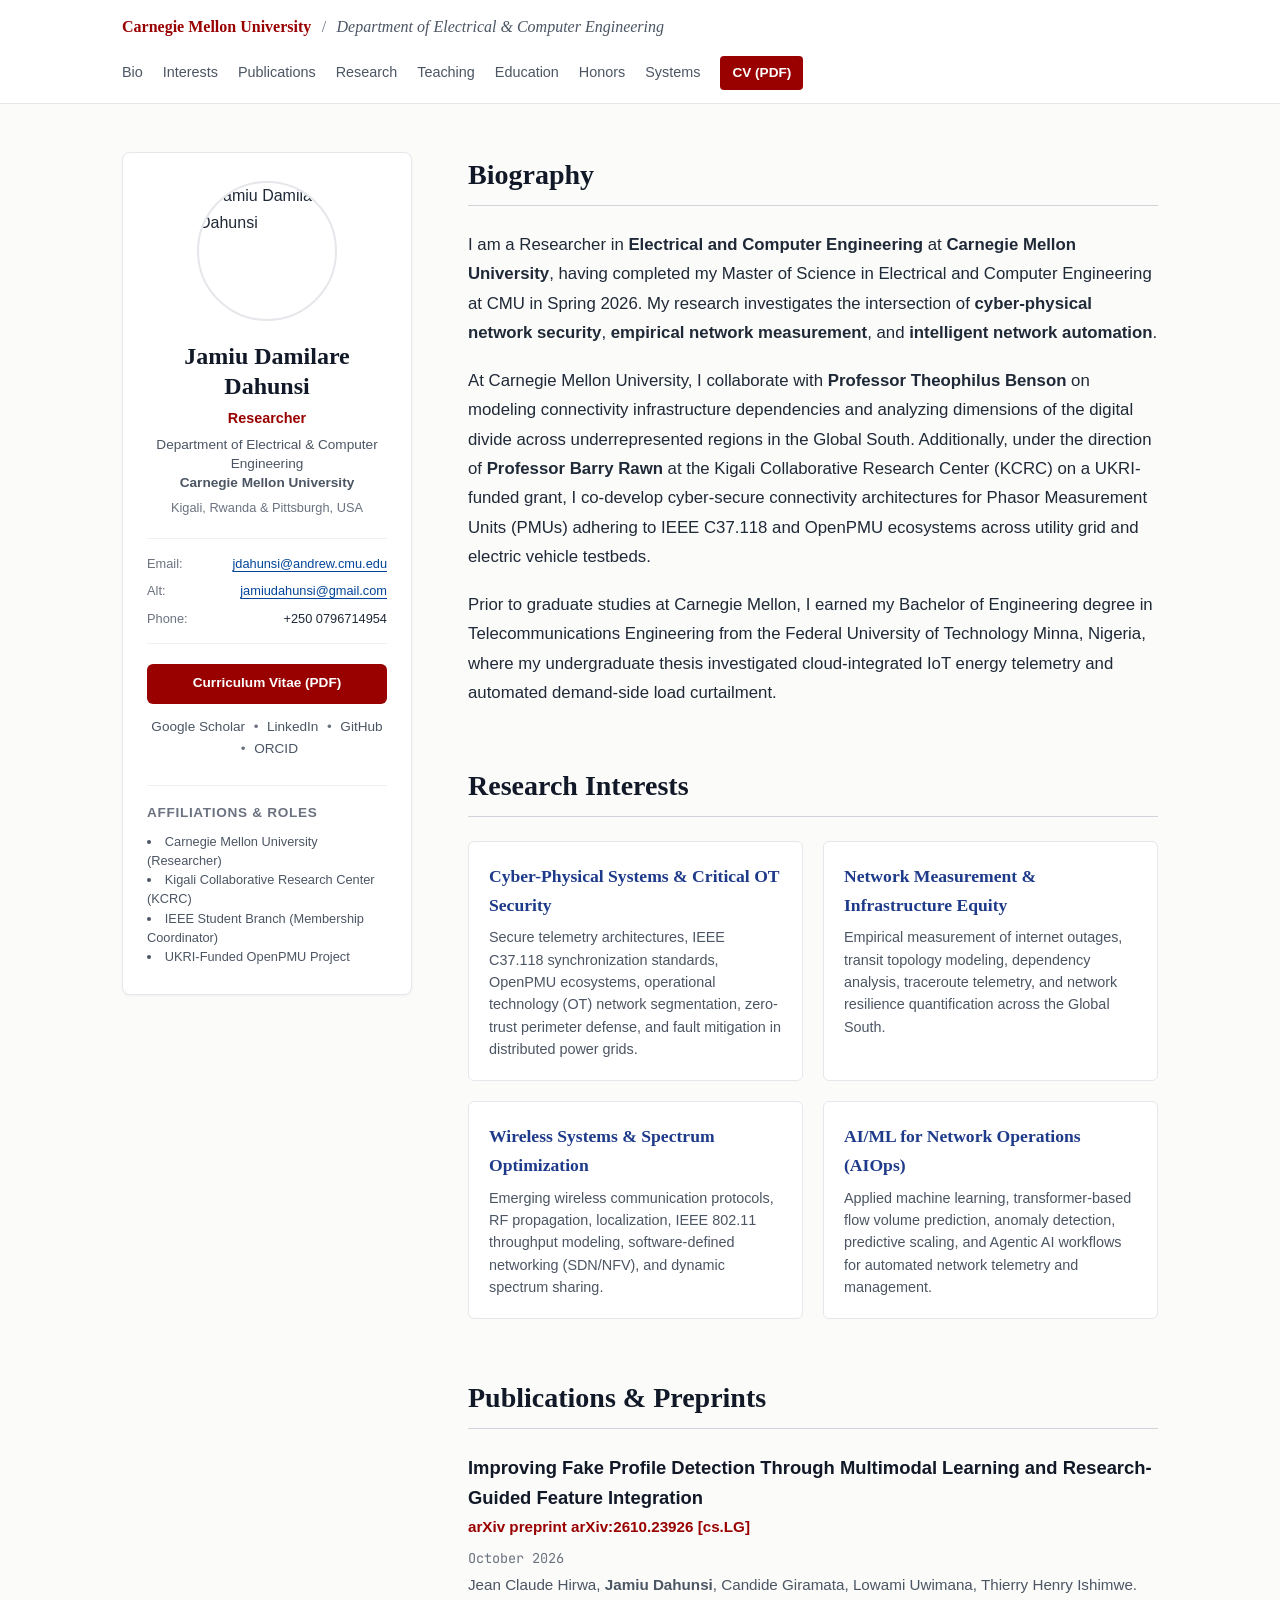
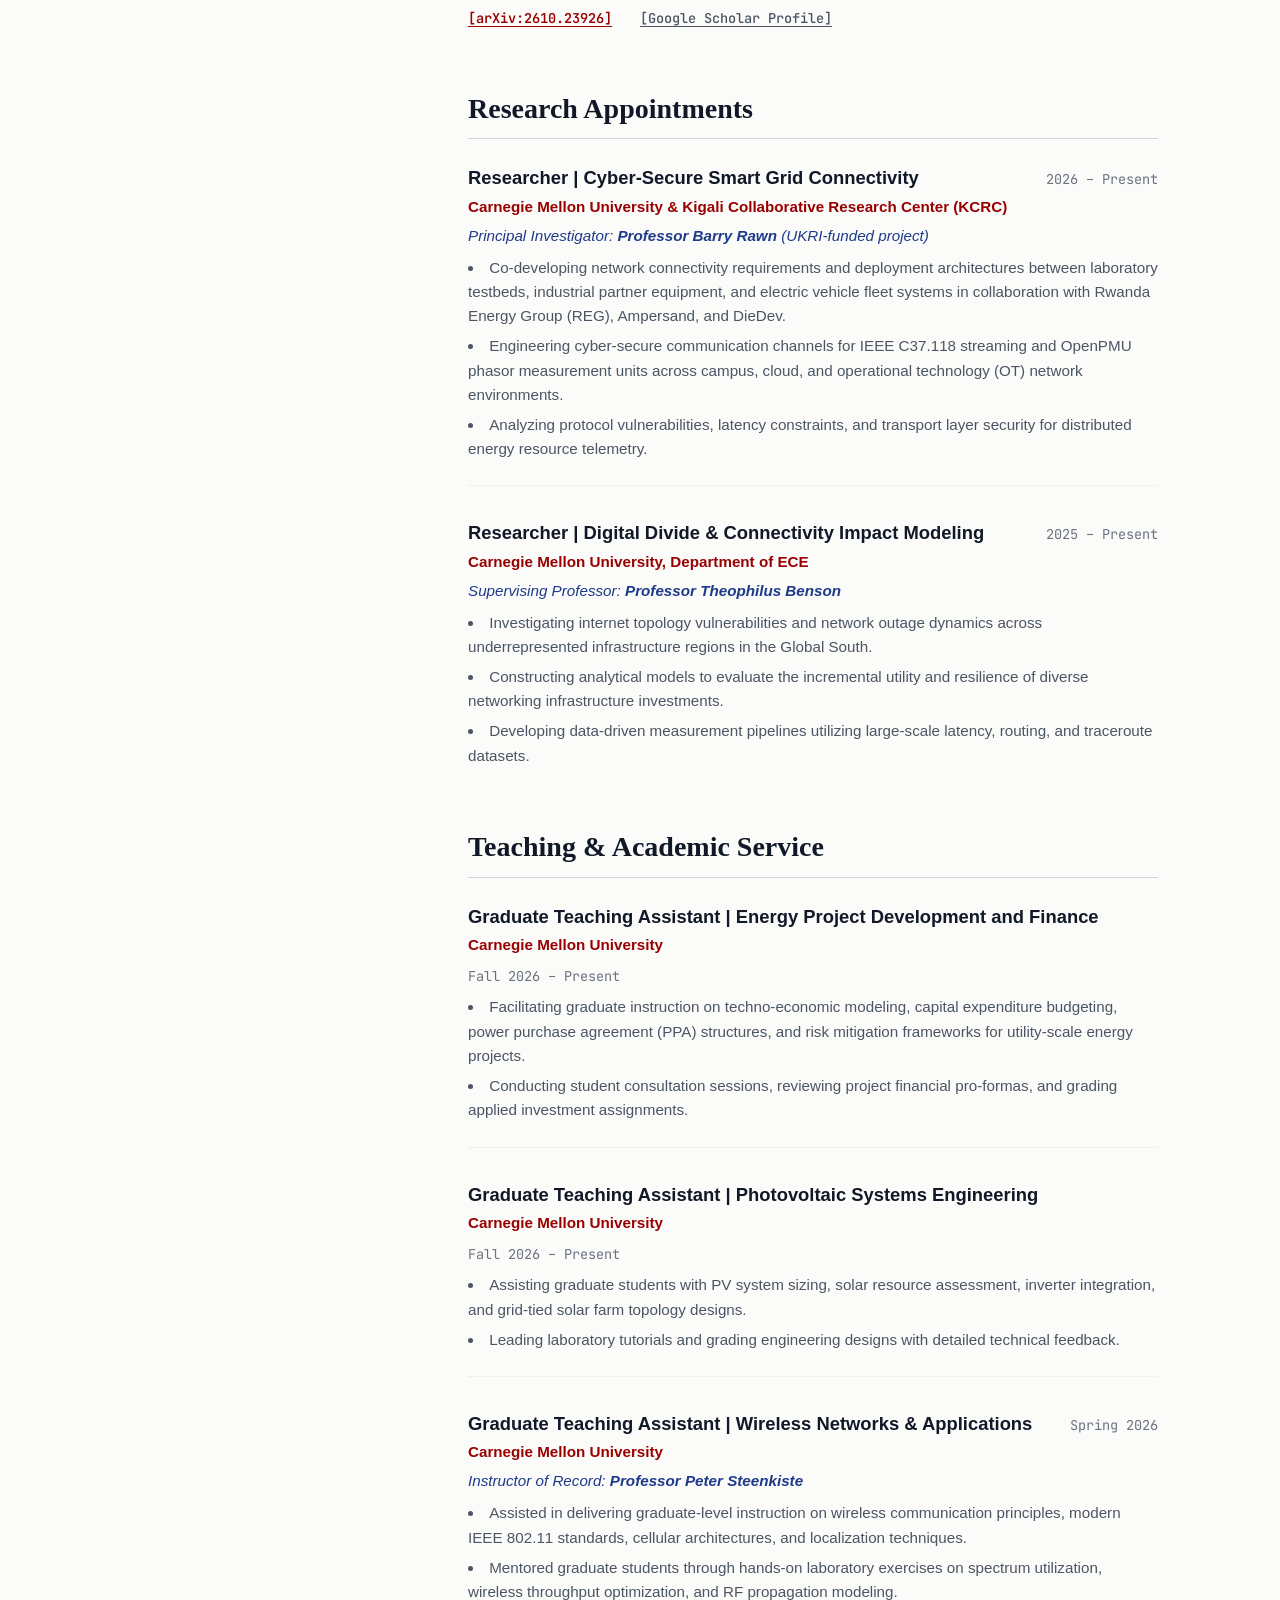
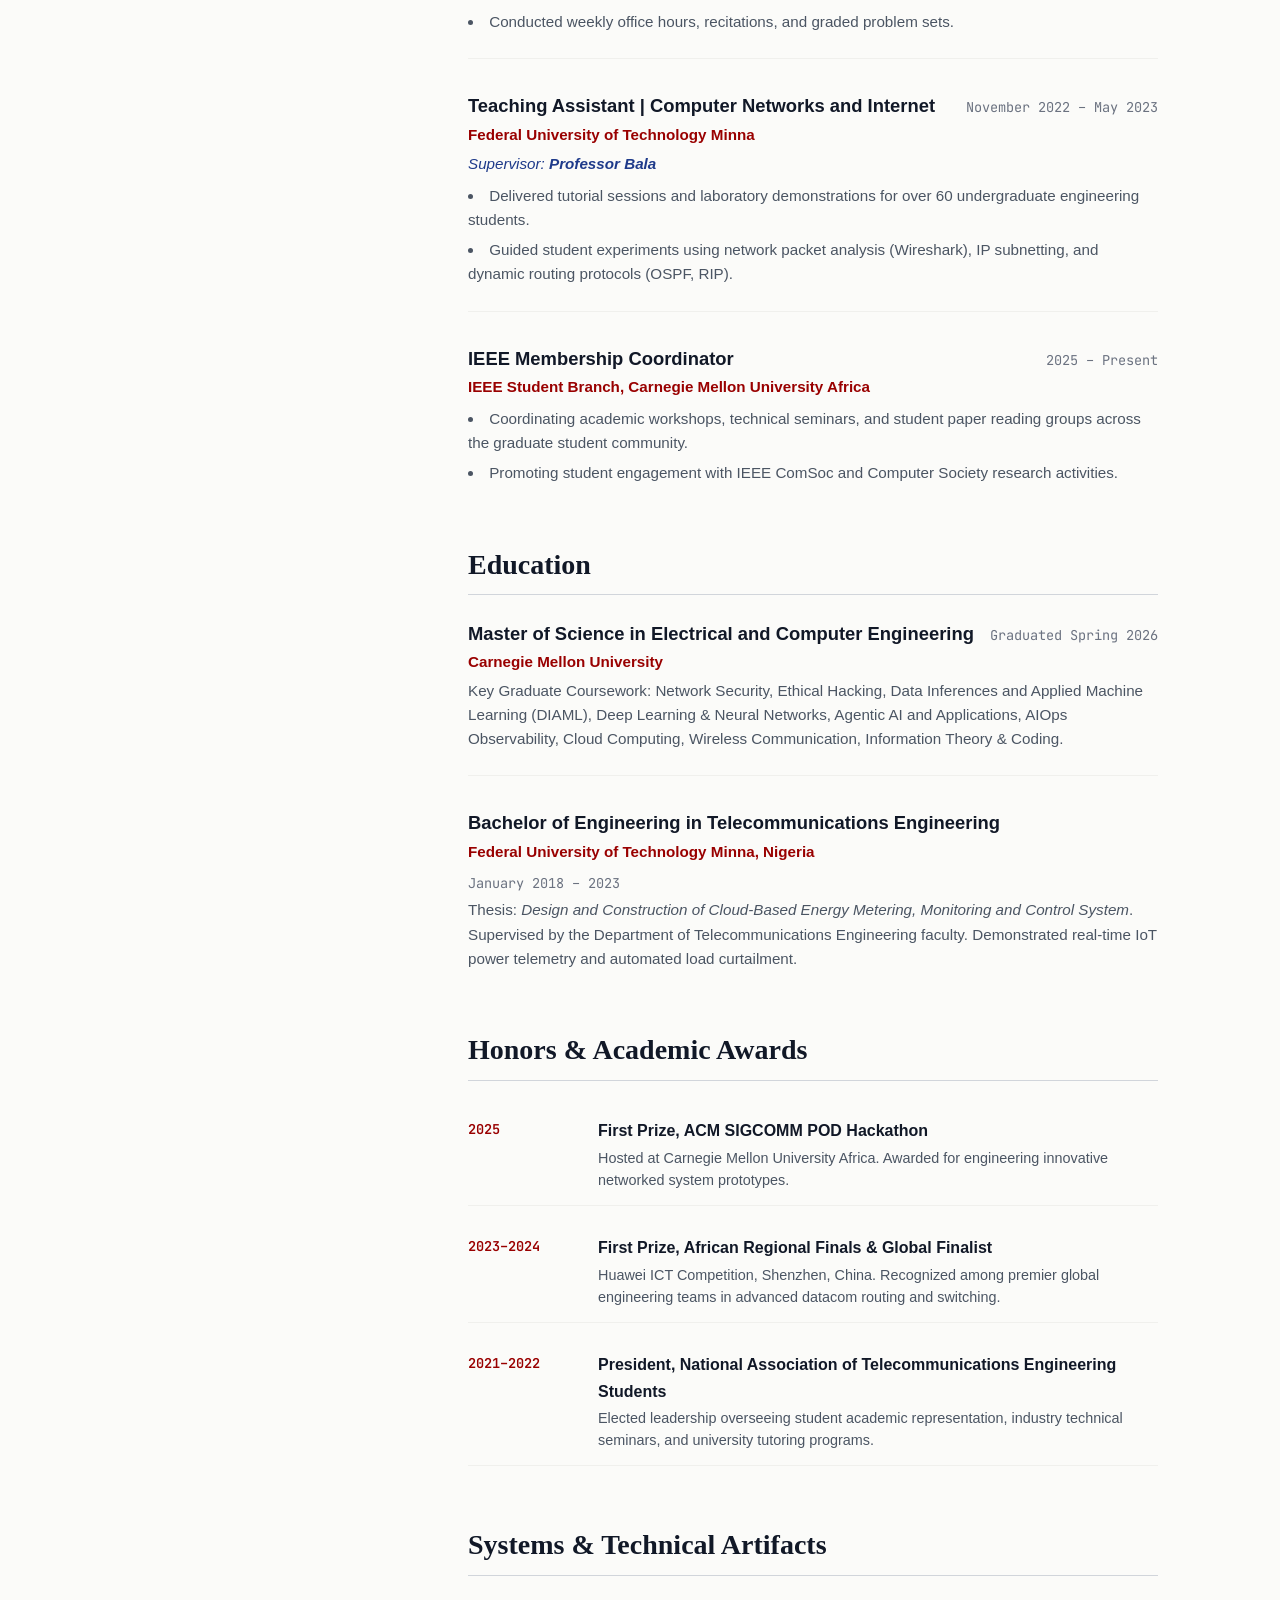
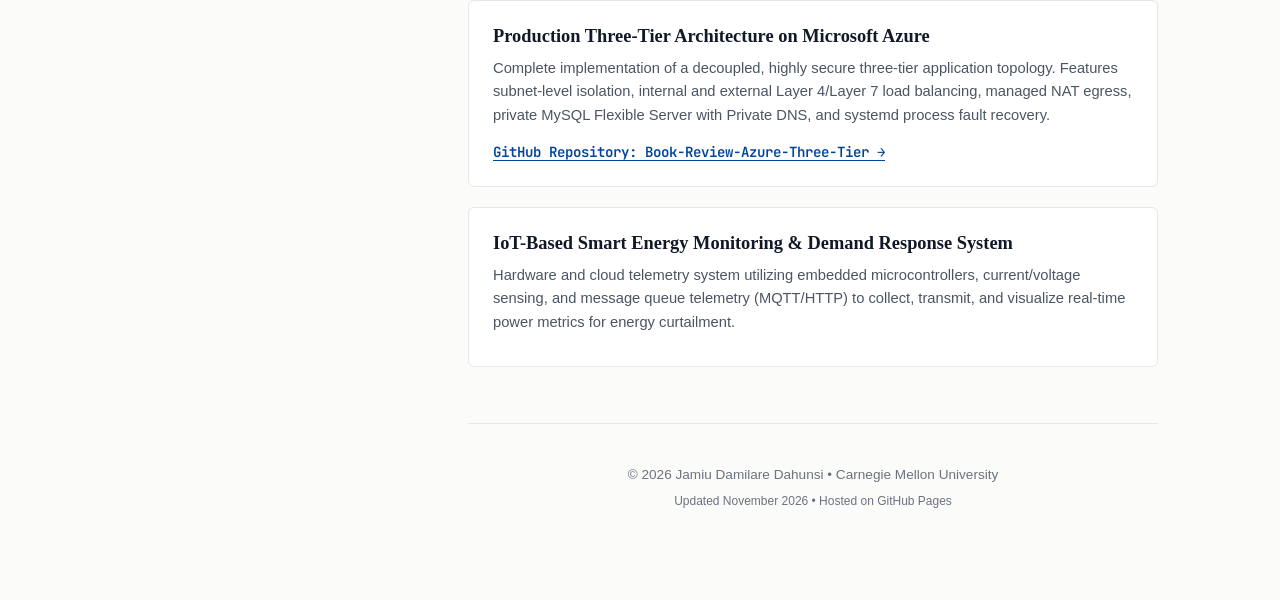
==== commit d500d77a: "fix: update academic profile to Researcher, Spring 2026 graduation, add TA appointments, Google Scho" ====
--- a/index.html
+++ b/index.html
@@ -4,7 +4,7 @@
   <meta charset="UTF-8">
   <meta name="viewport" content="width=device-width, initial-scale=1.0">
   <title>Jamiu Dahunsi | Carnegie Mellon University</title>
-  <meta name="description" content="Academic homepage of Jamiu Damilare Dahunsi, Graduate Student Researcher in Electrical and Computer Engineering at Carnegie Mellon University.">
+  <meta name="description" content="Academic homepage of Jamiu Damilare Dahunsi, Researcher in Electrical and Computer Engineering at Carnegie Mellon University.">
   <link rel="icon" type="image/png" href="https://github.com/JamiuDahunsi.png">
   <link rel="preconnect" href="https://fonts.googleapis.com">
   <link rel="preconnect" href="https://fonts.gstatic.com" crossorigin>
@@ -23,6 +23,7 @@
       <nav class="header-nav">
         <a href="#bio">Bio</a>
         <a href="#interests">Interests</a>
+        <a href="#publications">Publications</a>
         <a href="#research">Research</a>
         <a href="#teaching">Teaching</a>
         <a href="#education">Education</a>
@@ -41,7 +42,7 @@
           <img src="https://github.com/JamiuDahunsi.png" alt="Jamiu Damilare Dahunsi" class="portrait-img">
         </div>
         <h1 class="scholar-name">Jamiu Damilare Dahunsi</h1>
-        <p class="scholar-title">Graduate Student Researcher</p>
+        <p class="scholar-title">Researcher</p>
         <p class="scholar-dept">
           Department of Electrical & Computer Engineering<br>
           <strong>Carnegie Mellon University</strong>
@@ -68,6 +69,8 @@
             Curriculum Vitae (PDF)
           </a>
           <div class="academic-socials">
+            <a href="https://scholar.google.com/citations?user=9bQ0oLcAAAAJ&hl=en" target="_blank" rel="noopener">Google Scholar</a>
+            <span class="sep">•</span>
             <a href="https://www.linkedin.com/in/jamiudahunsi/" target="_blank" rel="noopener">LinkedIn</a>
             <span class="sep">•</span>
             <a href="https://github.com/JamiuDahunsi" target="_blank" rel="noopener">GitHub</a>
@@ -79,7 +82,7 @@
         <div class="sidebar-affiliations">
           <h3 class="affil-heading">Affiliations & Roles</h3>
           <ul class="affil-list">
-            <li>Carnegie Mellon University Africa</li>
+            <li>Carnegie Mellon University (Researcher)</li>
             <li>Kigali Collaborative Research Center (KCRC)</li>
             <li>IEEE Student Branch (Membership Coordinator)</li>
             <li>UKRI-Funded OpenPMU Project</li>
@@ -95,13 +98,13 @@
         <h2 class="section-heading">Biography</h2>
         <div class="section-body">
           <p>
-            I am a Master of Science student in <strong>Electrical and Computer Engineering</strong> at <strong>Carnegie Mellon University</strong>. My research investigates the intersection of <strong>cyber-physical network security</strong>, <strong>empirical network measurement</strong>, and <strong>intelligent network automation</strong>.
+            I am a Researcher in <strong>Electrical and Computer Engineering</strong> at <strong>Carnegie Mellon University</strong>, having completed my Master of Science in Electrical and Computer Engineering at CMU in Spring 2026. My research investigates the intersection of <strong>cyber-physical network security</strong>, <strong>empirical network measurement</strong>, and <strong>intelligent network automation</strong>.
           </p>
           <p>
-            At Carnegie Mellon University, I have worked under the supervision of <strong>Professor Theophilus Benson</strong> on modeling connectivity infrastructure dependencies and analyzing dimensions of the digital divide across underrepresented regions in the Global South. Additionally, under the direction of <strong>Professor Barry Rawn</strong> at the Kigali Collaborative Research Center (KCRC) on a UKRI-funded project, I co-develop cyber-secure connectivity architectures for Phasor Measurement Units (PMUs) adhering to IEEE C37.118 and OpenPMU ecosystems across utility grid and electric vehicle testbeds.
+            At Carnegie Mellon University, I collaborate with <strong>Professor Theophilus Benson</strong> on modeling connectivity infrastructure dependencies and analyzing dimensions of the digital divide across underrepresented regions in the Global South. Additionally, under the direction of <strong>Professor Barry Rawn</strong> at the Kigali Collaborative Research Center (KCRC) on a UKRI-funded grant, I co-develop cyber-secure connectivity architectures for Phasor Measurement Units (PMUs) adhering to IEEE C37.118 and OpenPMU ecosystems across utility grid and electric vehicle testbeds.
           </p>
           <p>
-            Prior to graduate studies at Carnegie Mellon, I earned my Bachelor of Engineering degree in Telecommunications Engineering with <strong>First Class Honours</strong> from the Federal University of Technology Minna, Nigeria, where my undergraduate thesis investigated cloud-integrated IoT energy telemetry and automated demand-side load curtailment.
+            Prior to graduate studies at Carnegie Mellon, I earned my Bachelor of Engineering degree in Telecommunications Engineering from the Federal University of Technology Minna, Nigeria, where my undergraduate thesis investigated cloud-integrated IoT energy telemetry and automated demand-side load curtailment.
           </p>
         </div>
       </section>
@@ -129,6 +132,143 @@
         </div>
       </section>
 
+      <!-- Section: Publications & Preprints -->
+      <section class="scholar-section" id="publications">
+        <h2 class="section-heading">Publications & Preprints</h2>
+        
+        <div class="academic-entry">
+          <div class="entry-header">
+            <div>
+              <h3 class="entry-title">Improving Fake Profile Detection Through Multimodal Learning and Research-Guided Feature Integration</h3>
+              <p class="entry-institution">arXiv preprint arXiv:2610.23926 [cs.LG]</p>
+            </div>
+            <span class="entry-year">October 2026</span>
+          </div>
+          <p class="entry-details">
+            Jean Claude Hirwa, <strong>Jamiu Dahunsi</strong>, Candide Giramata, Lowami Uwimana, Thierry Henry Ishimwe.
+          </p>
+          <div class="pub-links" style="margin-top: 0.6rem; font-family: var(--font-mono); font-size: 0.85rem;">
+            <a href="https://arxiv.org/abs/2610.23926" target="_blank" rel="noopener" style="color: var(--cmu-red); font-weight: 600; margin-right: 1.25rem;">[arXiv:2610.23926]</a>
+            <a href="https://scholar.google.com/citations?user=9bQ0oLcAAAAJ&hl=en" target="_blank" rel="noopener" style="color: var(--text-secondary); font-weight: 500;">[Google Scholar Profile]</a>
+          </div>
+        </div>
+      </section>
+
+      <!-- Section: Research Appointments -->
+      <section class="scholar-section" id="research">
+        <h2 class="section-heading">Research Appointments</h2>
+
+        <div class="academic-entry">
+          <div class="entry-header">
+            <div>
+              <h3 class="entry-title">Researcher | Cyber-Secure Smart Grid Connectivity</h3>
+              <p class="entry-institution">Carnegie Mellon University & Kigali Collaborative Research Center (KCRC)</p>
+            </div>
+            <span class="entry-year">2026 – Present</span>
+          </div>
+          <p class="entry-advisor">Principal Investigator: <strong>Professor Barry Rawn</strong> (UKRI-funded project)</p>
+          <ul class="entry-bullets">
+            <li>Co-developing network connectivity requirements and deployment architectures between laboratory testbeds, industrial partner equipment, and electric vehicle fleet systems in collaboration with Rwanda Energy Group (REG), Ampersand, and DieDev.</li>
+            <li>Engineering cyber-secure communication channels for IEEE C37.118 streaming and OpenPMU phasor measurement units across campus, cloud, and operational technology (OT) network environments.</li>
+            <li>Analyzing protocol vulnerabilities, latency constraints, and transport layer security for distributed energy resource telemetry.</li>
+          </ul>
+        </div>
+
+        <div class="academic-entry">
+          <div class="entry-header">
+            <div>
+              <h3 class="entry-title">Researcher | Digital Divide & Connectivity Impact Modeling</h3>
+              <p class="entry-institution">Carnegie Mellon University, Department of ECE</p>
+            </div>
+            <span class="entry-year">2025 – Present</span>
+          </div>
+          <p class="entry-advisor">Supervising Professor: <strong>Professor Theophilus Benson</strong></p>
+          <ul class="entry-bullets">
+            <li>Investigating internet topology vulnerabilities and network outage dynamics across underrepresented infrastructure regions in the Global South.</li>
+            <li>Constructing analytical models to evaluate the incremental utility and resilience of diverse networking infrastructure investments.</li>
+            <li>Developing data-driven measurement pipelines utilizing large-scale latency, routing, and traceroute datasets.</li>
+          </ul>
+        </div>
+      </section>
+
+      <!-- Section: Teaching & Academic Service -->
+      <section class="scholar-section" id="teaching">
+        <h2 class="section-heading">Teaching & Academic Service</h2>
+
+        <div class="academic-entry">
+          <div class="entry-header">
+            <div>
+              <h3 class="entry-title">Graduate Teaching Assistant | Energy Project Development and Finance</h3>
+              <p class="entry-institution">Carnegie Mellon University</p>
+            </div>
+            <span class="entry-year">Fall 2026 – Present</span>
+          </div>
+          <ul class="entry-bullets">
+            <li>Facilitating graduate instruction on techno-economic modeling, capital expenditure budgeting, power purchase agreement (PPA) structures, and risk mitigation frameworks for utility-scale energy projects.</li>
+            <li>Conducting student consultation sessions, reviewing project financial pro-formas, and grading applied investment assignments.</li>
+          </ul>
+        </div>
+
+        <div class="academic-entry">
+          <div class="entry-header">
+            <div>
+              <h3 class="entry-title">Graduate Teaching Assistant | Photovoltaic Systems Engineering</h3>
+              <p class="entry-institution">Carnegie Mellon University</p>
+            </div>
+            <span class="entry-year">Fall 2026 – Present</span>
+          </div>
+          <ul class="entry-bullets">
+            <li>Assisting graduate students with PV system sizing, solar resource assessment, inverter integration, and grid-tied solar farm topology designs.</li>
+            <li>Leading laboratory tutorials and grading engineering designs with detailed technical feedback.</li>
+          </ul>
+        </div>
+
+        <div class="academic-entry">
+          <div class="entry-header">
+            <div>
+              <h3 class="entry-title">Graduate Teaching Assistant | Wireless Networks & Applications</h3>
+              <p class="entry-institution">Carnegie Mellon University</p>
+            </div>
+            <span class="entry-year">Spring 2026</span>
+          </div>
+          <p class="entry-advisor">Instructor of Record: <strong>Professor Peter Steenkiste</strong></p>
+          <ul class="entry-bullets">
+            <li>Assisted in delivering graduate-level instruction on wireless communication principles, modern IEEE 802.11 standards, cellular architectures, and localization techniques.</li>
+            <li>Mentored graduate students through hands-on laboratory exercises on spectrum utilization, wireless throughput optimization, and RF propagation modeling.</li>
+            <li>Conducted weekly office hours, recitations, and graded problem sets.</li>
+          </ul>
+        </div>
+
+        <div class="academic-entry">
+          <div class="entry-header">
+            <div>
+              <h3 class="entry-title">Teaching Assistant | Computer Networks and Internet</h3>
+              <p class="entry-institution">Federal University of Technology Minna</p>
+            </div>
+            <span class="entry-year">November 2022 – May 2023</span>
+          </div>
+          <p class="entry-advisor">Supervisor: <strong>Professor Bala</strong></p>
+          <ul class="entry-bullets">
+            <li>Delivered tutorial sessions and laboratory demonstrations for over 60 undergraduate engineering students.</li>
+            <li>Guided student experiments using network packet analysis (Wireshark), IP subnetting, and dynamic routing protocols (OSPF, RIP).</li>
+          </ul>
+        </div>
+
+        <div class="academic-entry">
+          <div class="entry-header">
+            <div>
+              <h3 class="entry-title">IEEE Membership Coordinator</h3>
+              <p class="entry-institution">IEEE Student Branch, Carnegie Mellon University Africa</p>
+            </div>
+            <span class="entry-year">2025 – Present</span>
+          </div>
+          <ul class="entry-bullets">
+            <li>Coordinating academic workshops, technical seminars, and student paper reading groups across the graduate student community.</li>
+            <li>Promoting student engagement with IEEE ComSoc and Computer Society research activities.</li>
+          </ul>
+        </div>
+      </section>
+
       <!-- Section: Education -->
       <section class="scholar-section" id="education">
         <h2 class="section-heading">Education</h2>
@@ -137,9 +277,9 @@
           <div class="entry-header">
             <div>
               <h3 class="entry-title">Master of Science in Electrical and Computer Engineering</h3>
-              <p class="entry-institution">Carnegie Mellon University, Pittsburgh & Kigali</p>
-            </div>
-            <span class="entry-year">July 2025 – May 2026</span>
+              <p class="entry-institution">Carnegie Mellon University</p>
+            </div>
+            <span class="entry-year">Graduated Spring 2026</span>
           </div>
           <p class="entry-details">
             Key Graduate Coursework: Network Security, Ethical Hacking, Data Inferences and Applied Machine Learning (DIAML), Deep Learning & Neural Networks, Agentic AI and Applications, AIOps Observability, Cloud Computing, Wireless Communication, Information Theory & Coding.
@@ -154,98 +294,10 @@
             </div>
             <span class="entry-year">January 2018 – 2023</span>
           </div>
-          <p class="entry-meta"><strong>First Class Honours Distinction</strong></p>
           <p class="entry-details">
             Thesis: <em>Design and Construction of Cloud-Based Energy Metering, Monitoring and Control System</em>.<br>
             Supervised by the Department of Telecommunications Engineering faculty. Demonstrated real-time IoT power telemetry and automated load curtailment.
           </p>
-        </div>
-      </section>
-
-      <!-- Section: Research Appointments -->
-      <section class="scholar-section" id="research">
-        <h2 class="section-heading">Research Appointments</h2>
-
-        <div class="academic-entry">
-          <div class="entry-header">
-            <div>
-              <h3 class="entry-title">Research Assistant | Cyber-Secure Smart Grid Connectivity</h3>
-              <p class="entry-institution">Kigali Collaborative Research Center (KCRC) & UKRI Project</p>
-            </div>
-            <span class="entry-year">Summer 2026 – Present</span>
-          </div>
-          <p class="entry-advisor">Principal Investigator: <strong>Professor Barry Rawn</strong></p>
-          <ul class="entry-bullets">
-            <li>Co-developing network connectivity requirements and deployment architectures between laboratory testbeds, industrial partner equipment, and electric vehicle fleet systems in collaboration with Rwanda Energy Group (REG), Ampersand, and DieDev.</li>
-            <li>Engineering cyber-secure communication channels for IEEE C37.118 streaming and OpenPMU phasor measurement units across campus, cloud, and operational technology (OT) network environments.</li>
-            <li>Analyzing protocol vulnerabilities, latency constraints, and transport layer security for distributed energy resource telemetry.</li>
-          </ul>
-        </div>
-
-        <div class="academic-entry">
-          <div class="entry-header">
-            <div>
-              <h3 class="entry-title">Research Assistant | Digital Divide & Connectivity Impact Modeling</h3>
-              <p class="entry-institution">Carnegie Mellon University, Department of ECE</p>
-            </div>
-            <span class="entry-year">2025 – April 2026</span>
-          </div>
-          <p class="entry-advisor">Supervising Professor: <strong>Professor Theophilus Benson</strong></p>
-          <ul class="entry-bullets">
-            <li>Investigating internet topology vulnerabilities and network outage dynamics across underrepresented infrastructure regions in the Global South.</li>
-            <li>Constructing analytical models to evaluate the incremental utility and resilience of diverse networking infrastructure investments.</li>
-            <li>Developing data-driven measurement pipelines utilizing large-scale latency, routing, and traceroute datasets.</li>
-          </ul>
-        </div>
-      </section>
-
-      <!-- Section: Teaching & Academic Service -->
-      <section class="scholar-section" id="teaching">
-        <h2 class="section-heading">Teaching & Academic Service</h2>
-
-        <div class="academic-entry">
-          <div class="entry-header">
-            <div>
-              <h3 class="entry-title">Graduate Teaching Assistant | Wireless Networks & Applications</h3>
-              <p class="entry-institution">Carnegie Mellon University</p>
-            </div>
-            <span class="entry-year">Spring 2026</span>
-          </div>
-          <p class="entry-advisor">Instructor of Record: <strong>Professor Peter Steenkiste</strong></p>
-          <ul class="entry-bullets">
-            <li>Assisting in delivering graduate-level instruction on wireless communication principles, modern IEEE 802.11 standards, cellular architectures, and localization techniques.</li>
-            <li>Mentoring graduate students through hands-on laboratory exercises on spectrum utilization, wireless throughput optimization, and RF propagation modeling.</li>
-            <li>Conducting weekly office hours, recitations, and grading problem sets with constructive feedback.</li>
-          </ul>
-        </div>
-
-        <div class="academic-entry">
-          <div class="entry-header">
-            <div>
-              <h3 class="entry-title">Teaching Assistant | Computer Networks and Internet</h3>
-              <p class="entry-institution">Federal University of Technology Minna</p>
-            </div>
-            <span class="entry-year">November 2022 – May 2023</span>
-          </div>
-          <p class="entry-advisor">Supervisor: <strong>Professor Bala</strong></p>
-          <ul class="entry-bullets">
-            <li>Delivered tutorial sessions and laboratory demonstrations for over 60 undergraduate engineering students.</li>
-            <li>Guided student experiments using network packet analysis (Wireshark), IP subnetting, and dynamic routing protocols (OSPF, RIP).</li>
-          </ul>
-        </div>
-
-        <div class="academic-entry">
-          <div class="entry-header">
-            <div>
-              <h3 class="entry-title">IEEE Membership Coordinator</h3>
-              <p class="entry-institution">IEEE Student Branch, Carnegie Mellon University Africa</p>
-            </div>
-            <span class="entry-year">2025 – Present</span>
-          </div>
-          <ul class="entry-bullets">
-            <li>Coordinating academic workshops, technical seminars, and student paper reading groups across the graduate student body.</li>
-            <li>Promoting student engagement with IEEE ComSoc and Computer Society research activities.</li>
-          </ul>
         </div>
       </section>
 
@@ -265,13 +317,6 @@
             <div class="award-info">
               <strong>First Prize, African Regional Finals & Global Finalist</strong>
               <p>Huawei ICT Competition, Shenzhen, China. Recognized among premier global engineering teams in advanced datacom routing and switching.</p>
-            </div>
-          </div>
-          <div class="award-row">
-            <span class="award-year">2023</span>
-            <div class="award-info">
-              <strong>First Class Honours Distinction</strong>
-              <p>B.Eng. in Telecommunications Engineering, Federal University of Technology Minna.</p>
             </div>
           </div>
           <div class="award-row">
@@ -315,4 +360,4 @@
     </main>
   </div>
 </body>
-</html>
+</html>
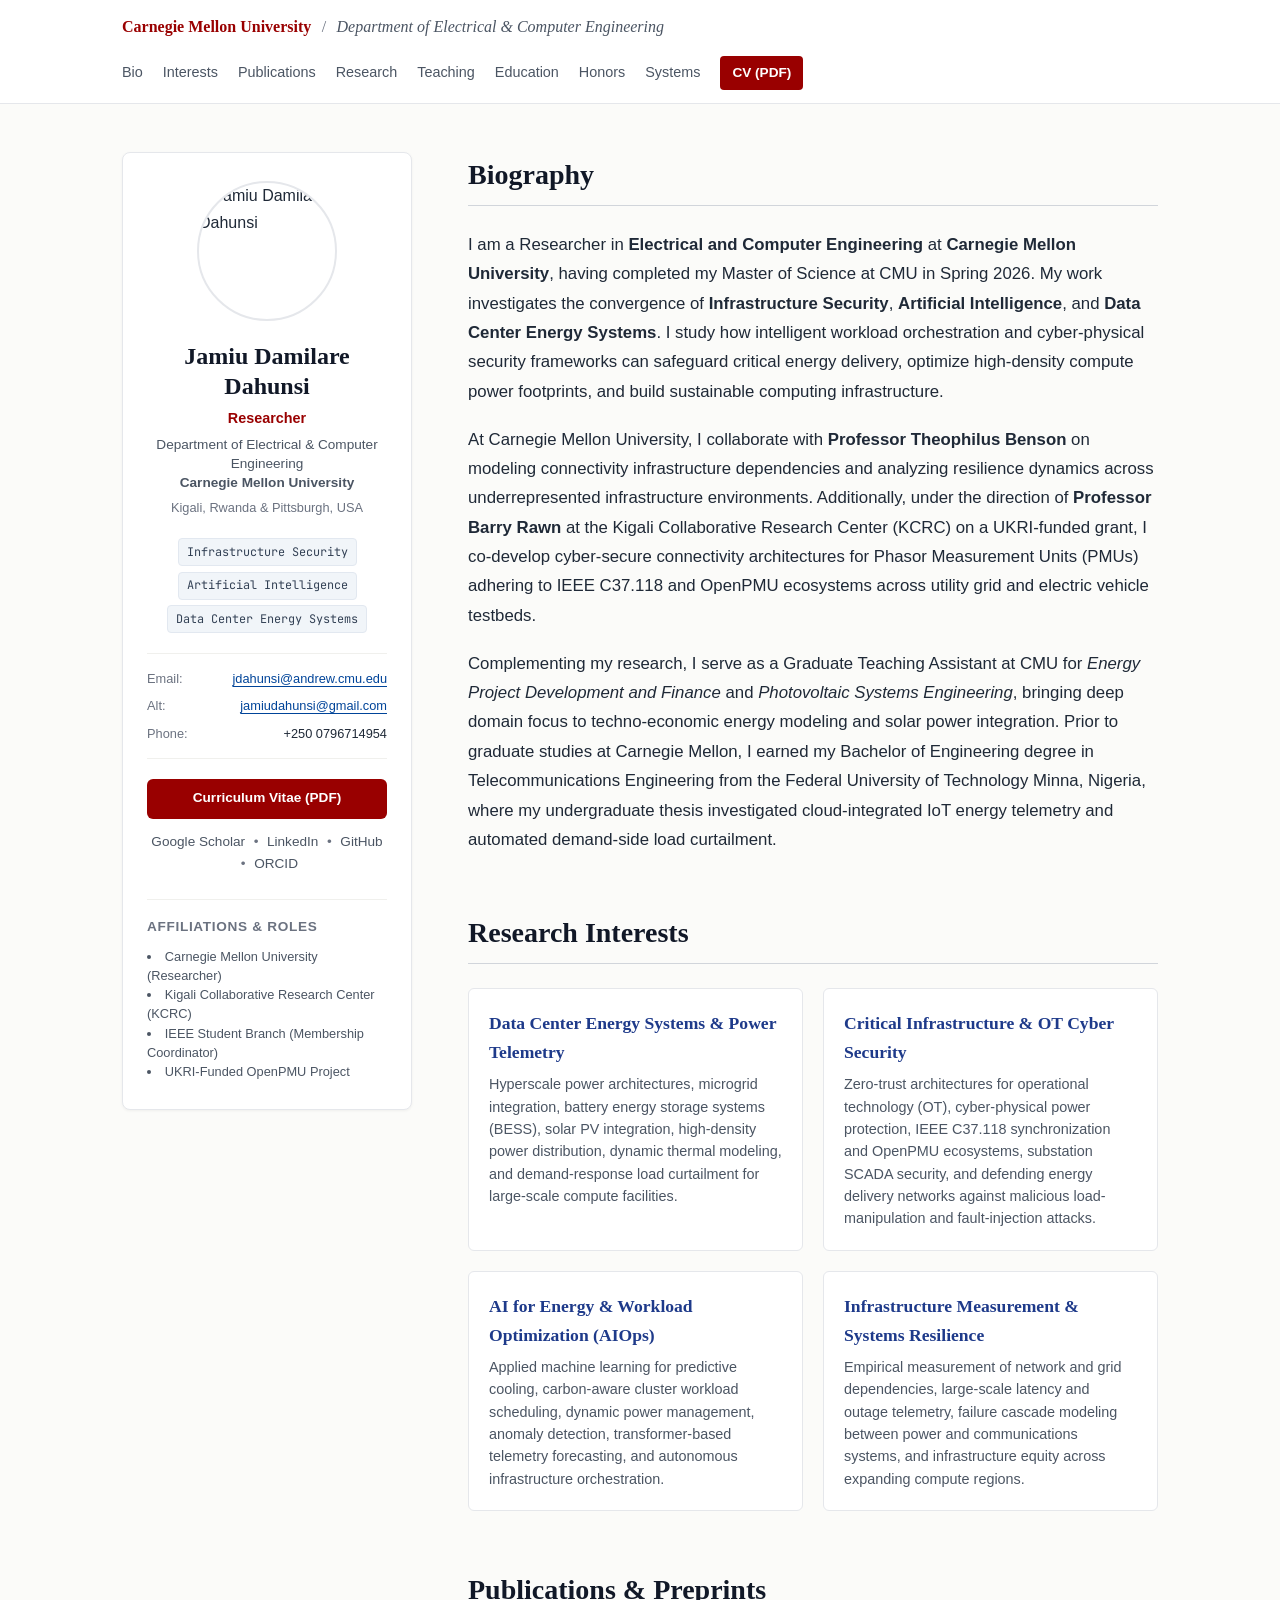
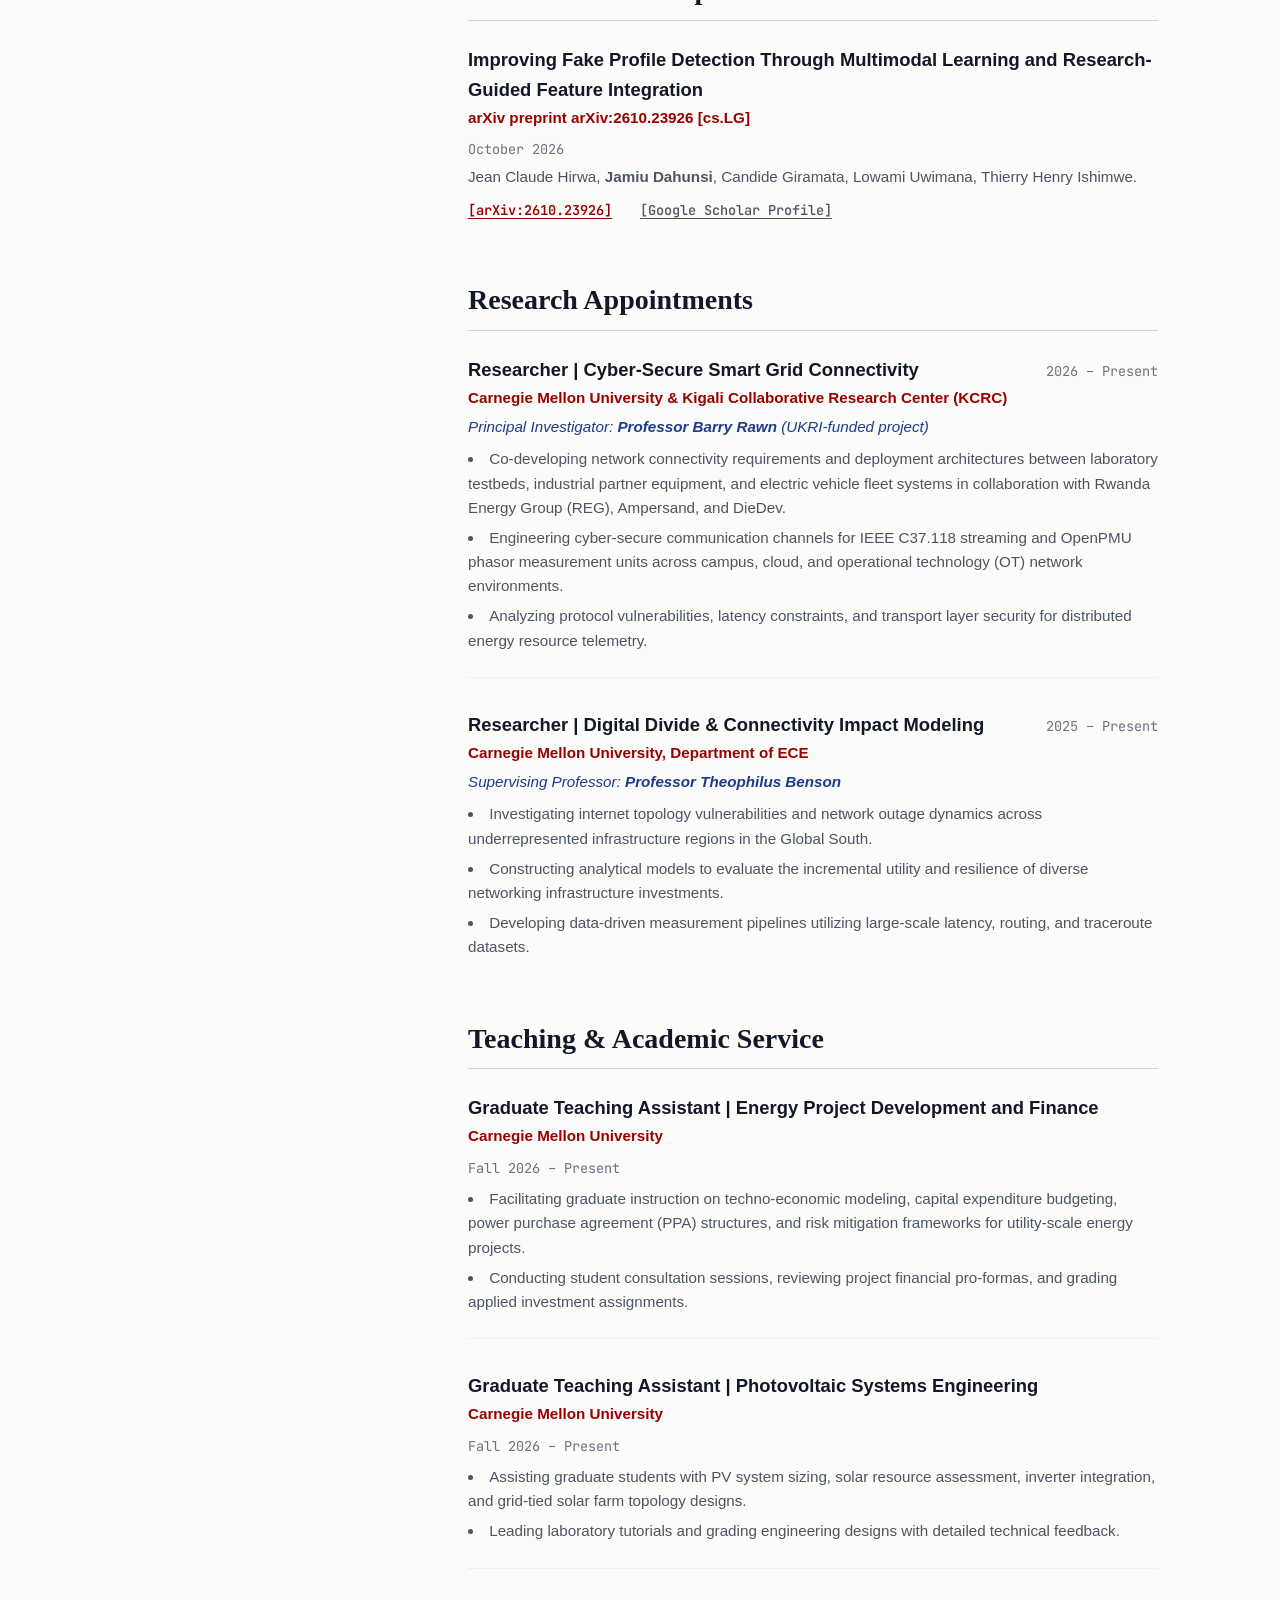
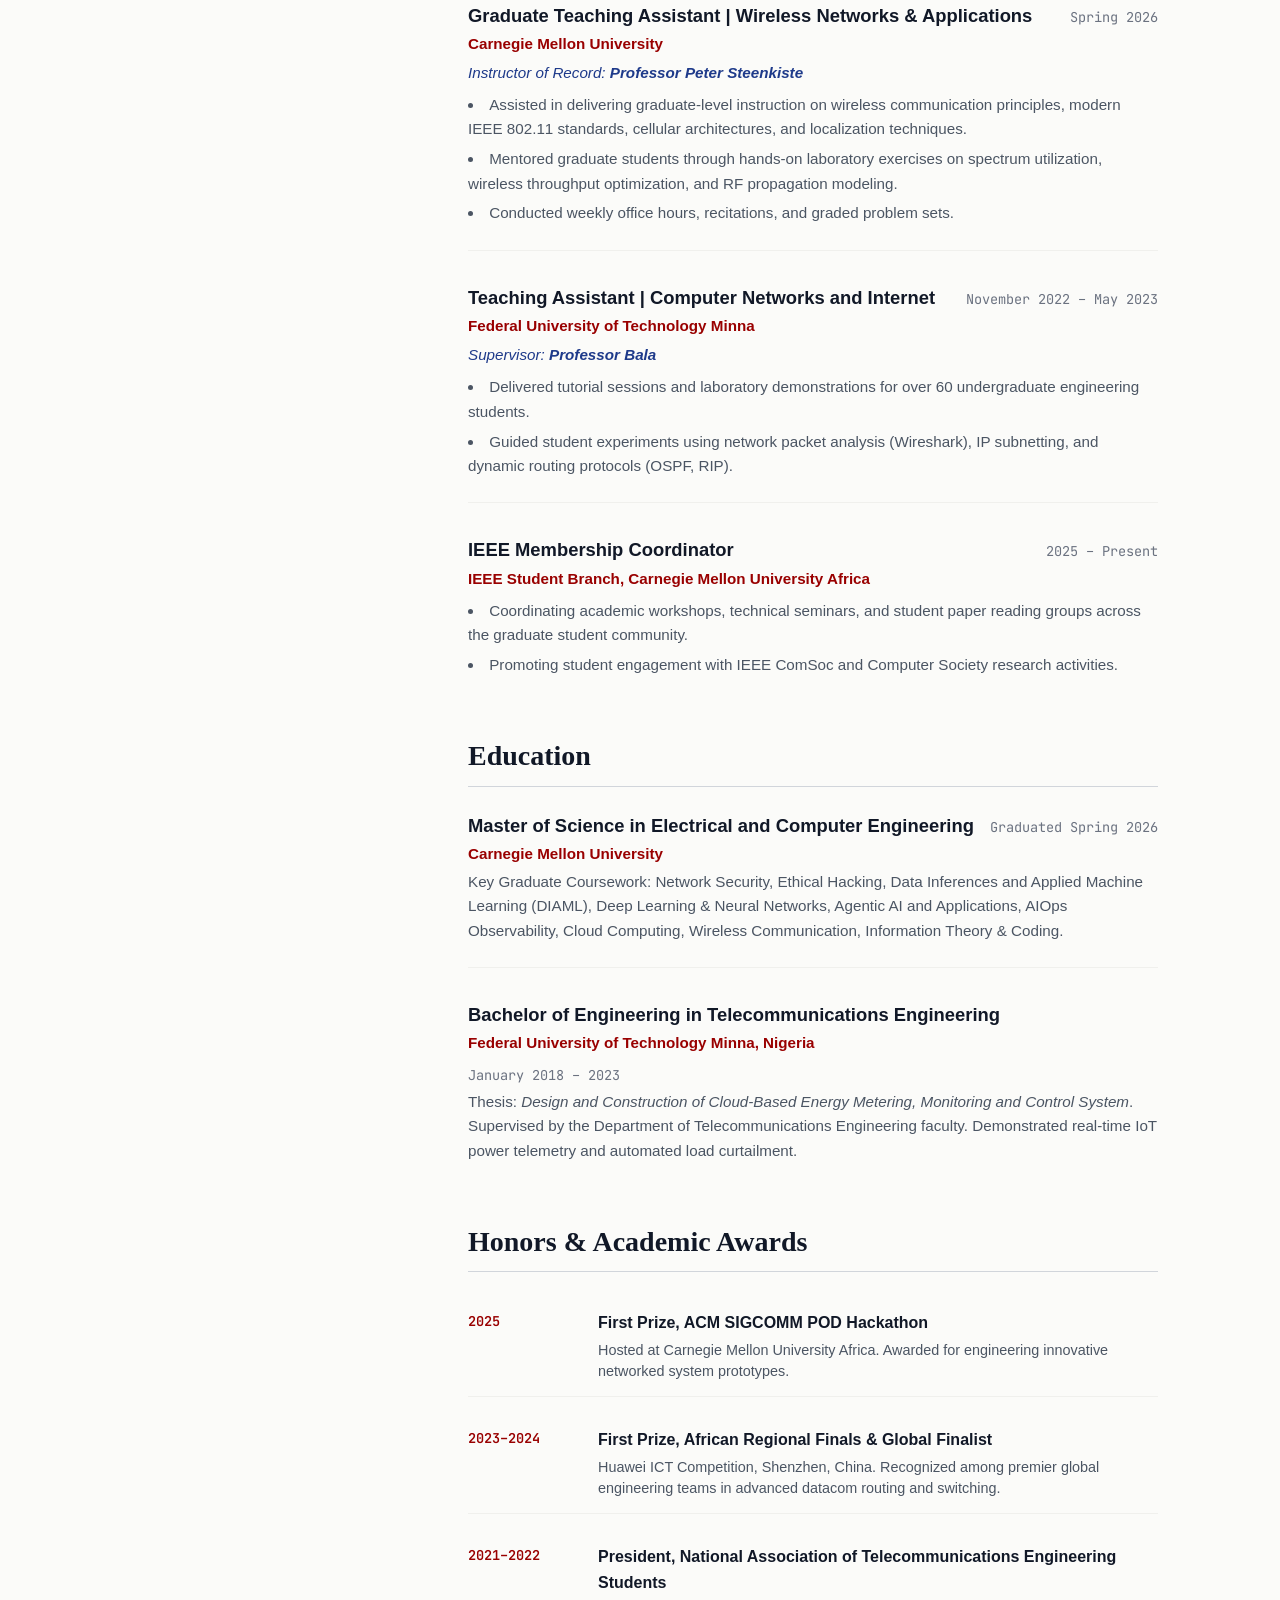
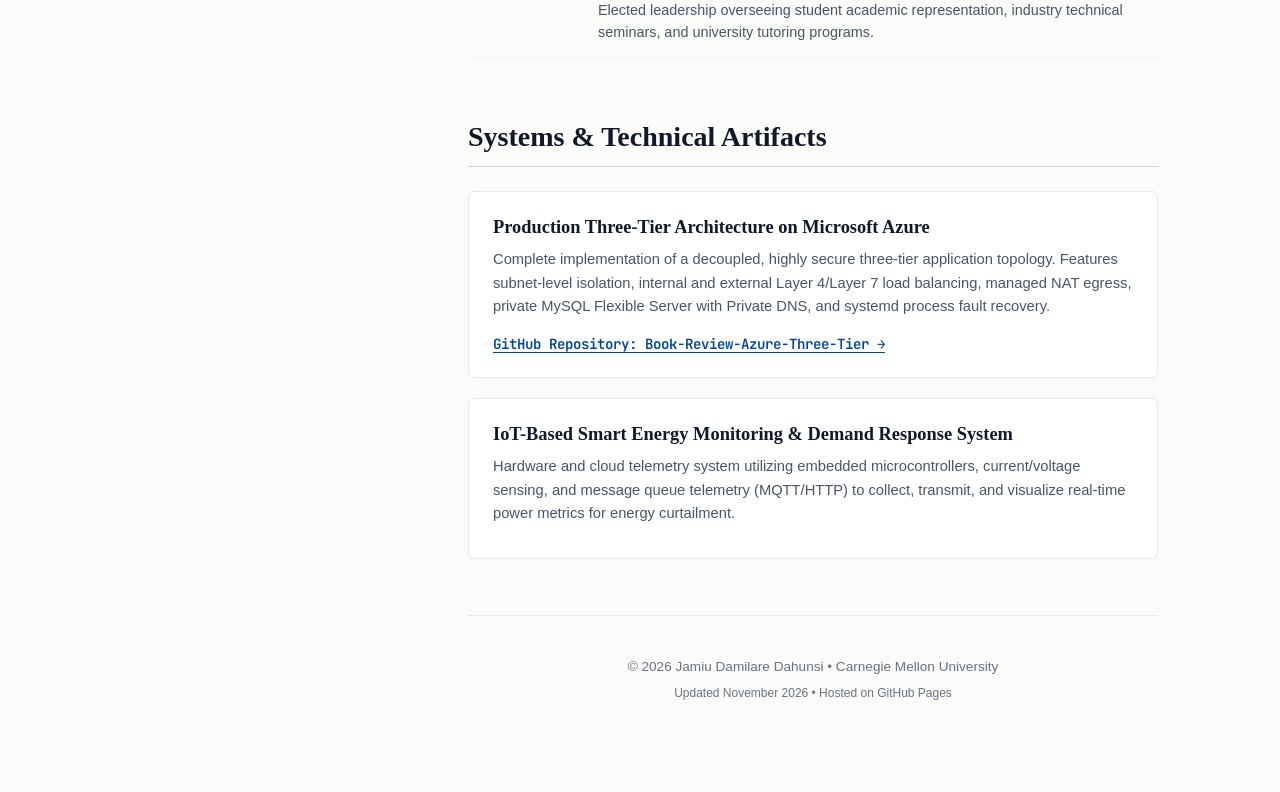
==== commit 641b383a: "feat: align research narrative around Infrastructure Security, AI, and Data Center Energy Systems" ====
--- a/index.html
+++ b/index.html
@@ -4,7 +4,7 @@
   <meta charset="UTF-8">
   <meta name="viewport" content="width=device-width, initial-scale=1.0">
   <title>Jamiu Dahunsi | Carnegie Mellon University</title>
-  <meta name="description" content="Academic homepage of Jamiu Damilare Dahunsi, Researcher in Electrical and Computer Engineering at Carnegie Mellon University.">
+  <meta name="description" content="Academic homepage of Jamiu Damilare Dahunsi, Researcher at Carnegie Mellon University working at the intersection of Infrastructure Security, AI, and Data Center Energy Systems.">
   <link rel="icon" type="image/png" href="https://github.com/JamiuDahunsi.png">
   <link rel="preconnect" href="https://fonts.googleapis.com">
   <link rel="preconnect" href="https://fonts.gstatic.com" crossorigin>
@@ -48,6 +48,11 @@
           <strong>Carnegie Mellon University</strong>
         </p>
         <p class="scholar-location">Kigali, Rwanda & Pittsburgh, USA</p>
+        <div class="scholar-focus-tags" style="display: flex; flex-wrap: wrap; gap: 0.35rem; justify-content: center; margin-bottom: 1.25rem;">
+          <span style="background: #f1f5f9; color: #334155; font-size: 0.74rem; font-family: var(--font-mono); padding: 0.2rem 0.5rem; border-radius: 4px; border: 1px solid #e2e8f0;">Infrastructure Security</span>
+          <span style="background: #f1f5f9; color: #334155; font-size: 0.74rem; font-family: var(--font-mono); padding: 0.2rem 0.5rem; border-radius: 4px; border: 1px solid #e2e8f0;">Artificial Intelligence</span>
+          <span style="background: #f1f5f9; color: #334155; font-size: 0.74rem; font-family: var(--font-mono); padding: 0.2rem 0.5rem; border-radius: 4px; border: 1px solid #e2e8f0;">Data Center Energy Systems</span>
+        </div>
 
         <div class="sidebar-contact">
           <div class="contact-item">
@@ -98,13 +103,13 @@
         <h2 class="section-heading">Biography</h2>
         <div class="section-body">
           <p>
-            I am a Researcher in <strong>Electrical and Computer Engineering</strong> at <strong>Carnegie Mellon University</strong>, having completed my Master of Science in Electrical and Computer Engineering at CMU in Spring 2026. My research investigates the intersection of <strong>cyber-physical network security</strong>, <strong>empirical network measurement</strong>, and <strong>intelligent network automation</strong>.
+            I am a Researcher in <strong>Electrical and Computer Engineering</strong> at <strong>Carnegie Mellon University</strong>, having completed my Master of Science at CMU in Spring 2026. My work investigates the convergence of <strong>Infrastructure Security</strong>, <strong>Artificial Intelligence</strong>, and <strong>Data Center Energy Systems</strong>. I study how intelligent workload orchestration and cyber-physical security frameworks can safeguard critical energy delivery, optimize high-density compute power footprints, and build sustainable computing infrastructure.
           </p>
           <p>
-            At Carnegie Mellon University, I collaborate with <strong>Professor Theophilus Benson</strong> on modeling connectivity infrastructure dependencies and analyzing dimensions of the digital divide across underrepresented regions in the Global South. Additionally, under the direction of <strong>Professor Barry Rawn</strong> at the Kigali Collaborative Research Center (KCRC) on a UKRI-funded grant, I co-develop cyber-secure connectivity architectures for Phasor Measurement Units (PMUs) adhering to IEEE C37.118 and OpenPMU ecosystems across utility grid and electric vehicle testbeds.
+            At Carnegie Mellon University, I collaborate with <strong>Professor Theophilus Benson</strong> on modeling connectivity infrastructure dependencies and analyzing resilience dynamics across underrepresented infrastructure environments. Additionally, under the direction of <strong>Professor Barry Rawn</strong> at the Kigali Collaborative Research Center (KCRC) on a UKRI-funded grant, I co-develop cyber-secure connectivity architectures for Phasor Measurement Units (PMUs) adhering to IEEE C37.118 and OpenPMU ecosystems across utility grid and electric vehicle testbeds.
           </p>
           <p>
-            Prior to graduate studies at Carnegie Mellon, I earned my Bachelor of Engineering degree in Telecommunications Engineering from the Federal University of Technology Minna, Nigeria, where my undergraduate thesis investigated cloud-integrated IoT energy telemetry and automated demand-side load curtailment.
+            Complementing my research, I serve as a Graduate Teaching Assistant at CMU for <em>Energy Project Development and Finance</em> and <em>Photovoltaic Systems Engineering</em>, bringing deep domain focus to techno-economic energy modeling and solar power integration. Prior to graduate studies at Carnegie Mellon, I earned my Bachelor of Engineering degree in Telecommunications Engineering from the Federal University of Technology Minna, Nigeria, where my undergraduate thesis investigated cloud-integrated IoT energy telemetry and automated demand-side load curtailment.
           </p>
         </div>
       </section>
@@ -114,20 +119,20 @@
         <h2 class="section-heading">Research Interests</h2>
         <div class="interests-grid">
           <div class="interest-card">
-            <h3 class="interest-title">Cyber-Physical Systems & Critical OT Security</h3>
-            <p>Secure telemetry architectures, IEEE C37.118 synchronization standards, OpenPMU ecosystems, operational technology (OT) network segmentation, zero-trust perimeter defense, and fault mitigation in distributed power grids.</p>
+            <h3 class="interest-title">Data Center Energy Systems & Power Telemetry</h3>
+            <p>Hyperscale power architectures, microgrid integration, battery energy storage systems (BESS), solar PV integration, high-density power distribution, dynamic thermal modeling, and demand-response load curtailment for large-scale compute facilities.</p>
           </div>
           <div class="interest-card">
-            <h3 class="interest-title">Network Measurement & Infrastructure Equity</h3>
-            <p>Empirical measurement of internet outages, transit topology modeling, dependency analysis, traceroute telemetry, and network resilience quantification across the Global South.</p>
+            <h3 class="interest-title">Critical Infrastructure & OT Cyber Security</h3>
+            <p>Zero-trust architectures for operational technology (OT), cyber-physical power protection, IEEE C37.118 synchronization and OpenPMU ecosystems, substation SCADA security, and defending energy delivery networks against malicious load-manipulation and fault-injection attacks.</p>
           </div>
           <div class="interest-card">
-            <h3 class="interest-title">Wireless Systems & Spectrum Optimization</h3>
-            <p>Emerging wireless communication protocols, RF propagation, localization, IEEE 802.11 throughput modeling, software-defined networking (SDN/NFV), and dynamic spectrum sharing.</p>
+            <h3 class="interest-title">AI for Energy & Workload Optimization (AIOps)</h3>
+            <p>Applied machine learning for predictive cooling, carbon-aware cluster workload scheduling, dynamic power management, anomaly detection, transformer-based telemetry forecasting, and autonomous infrastructure orchestration.</p>
           </div>
           <div class="interest-card">
-            <h3 class="interest-title">AI/ML for Network Operations (AIOps)</h3>
-            <p>Applied machine learning, transformer-based flow volume prediction, anomaly detection, predictive scaling, and Agentic AI workflows for automated network telemetry and management.</p>
+            <h3 class="interest-title">Infrastructure Measurement & Systems Resilience</h3>
+            <p>Empirical measurement of network and grid dependencies, large-scale latency and outage telemetry, failure cascade modeling between power and communications systems, and infrastructure equity across expanding compute regions.</p>
           </div>
         </div>
       </section>
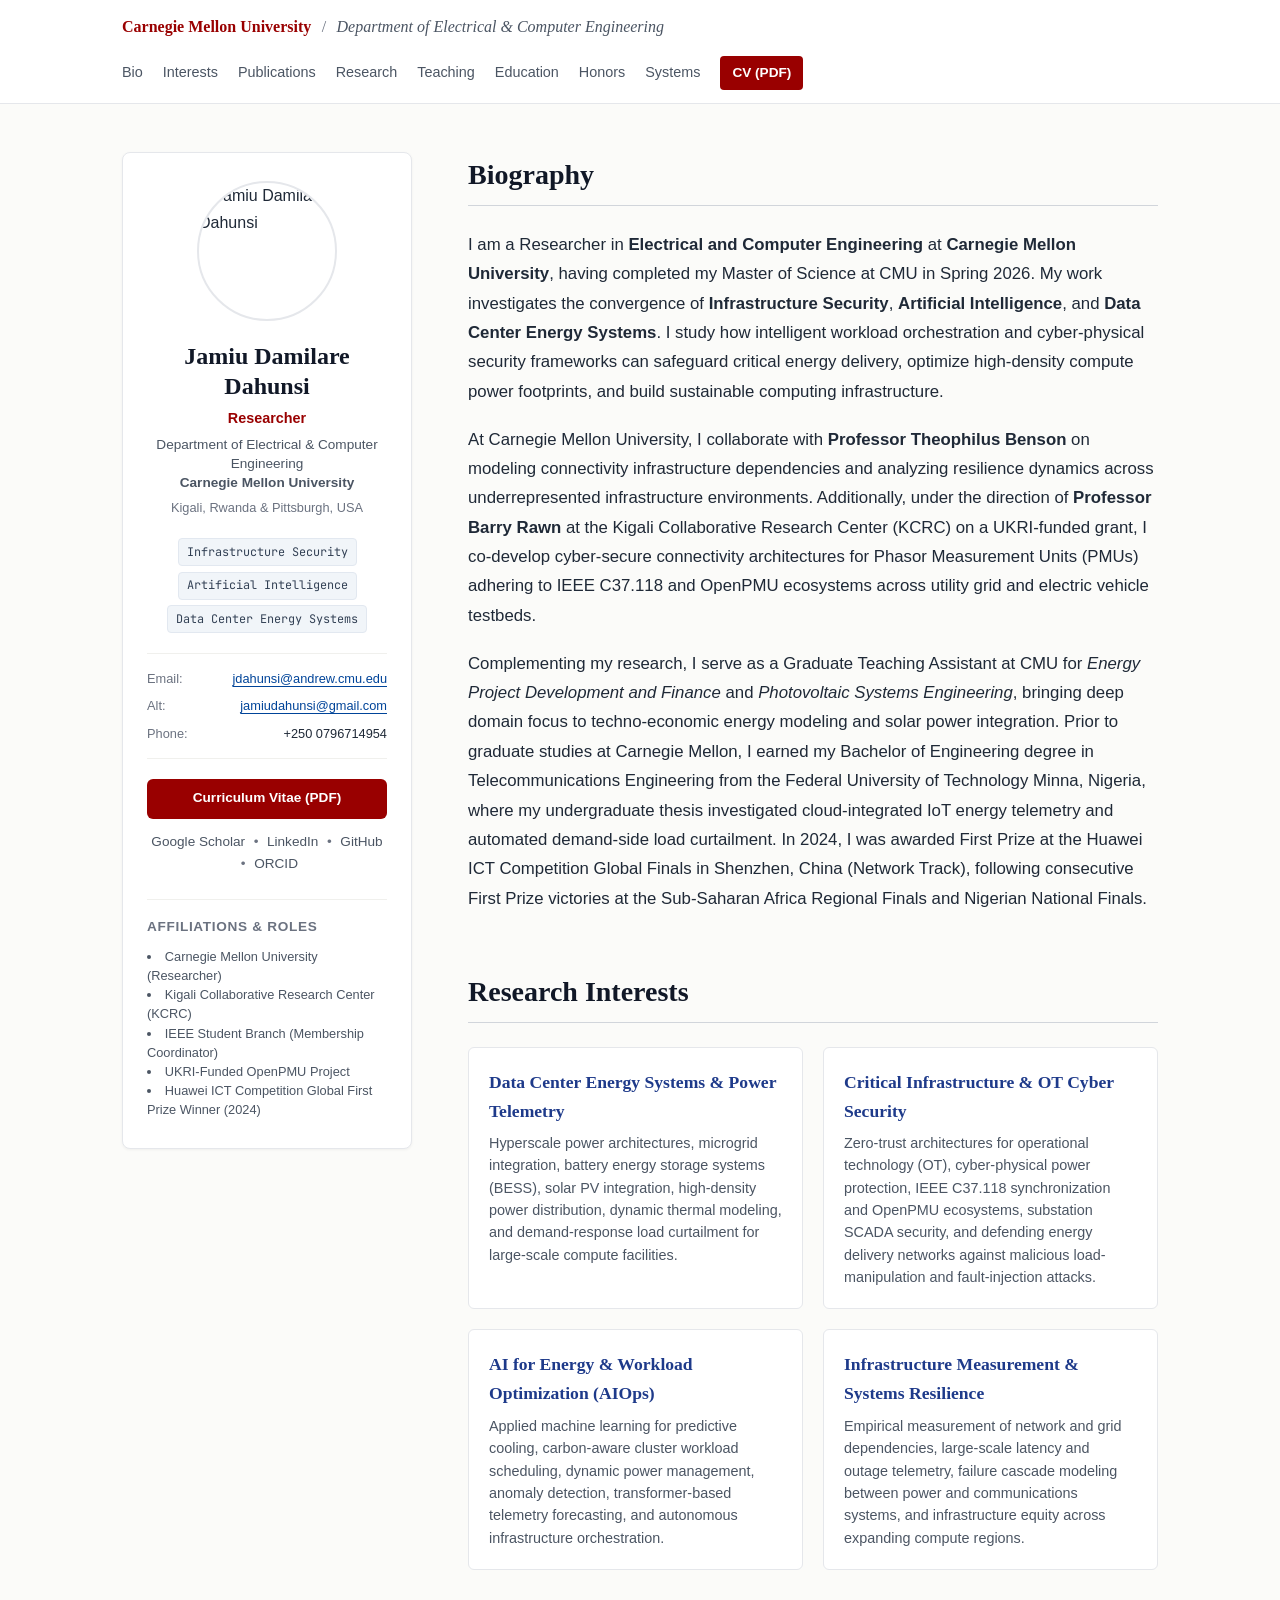
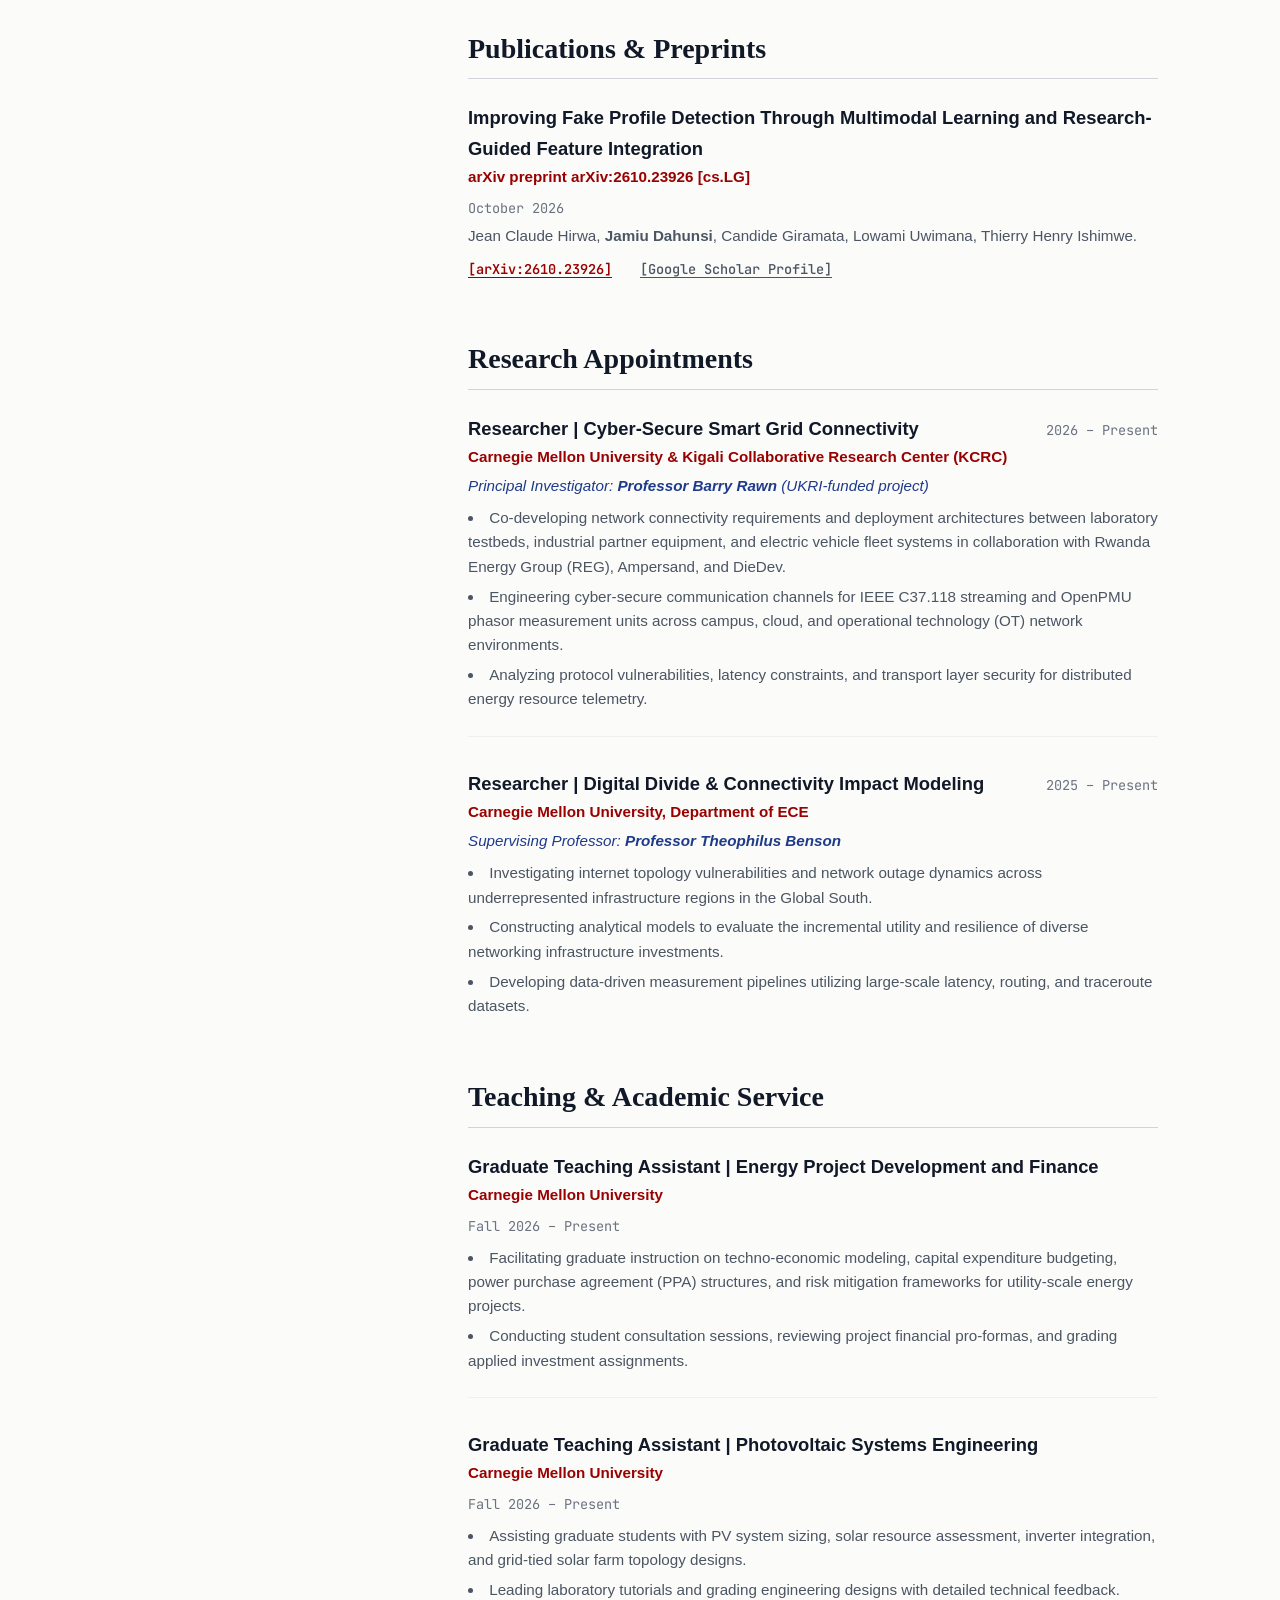
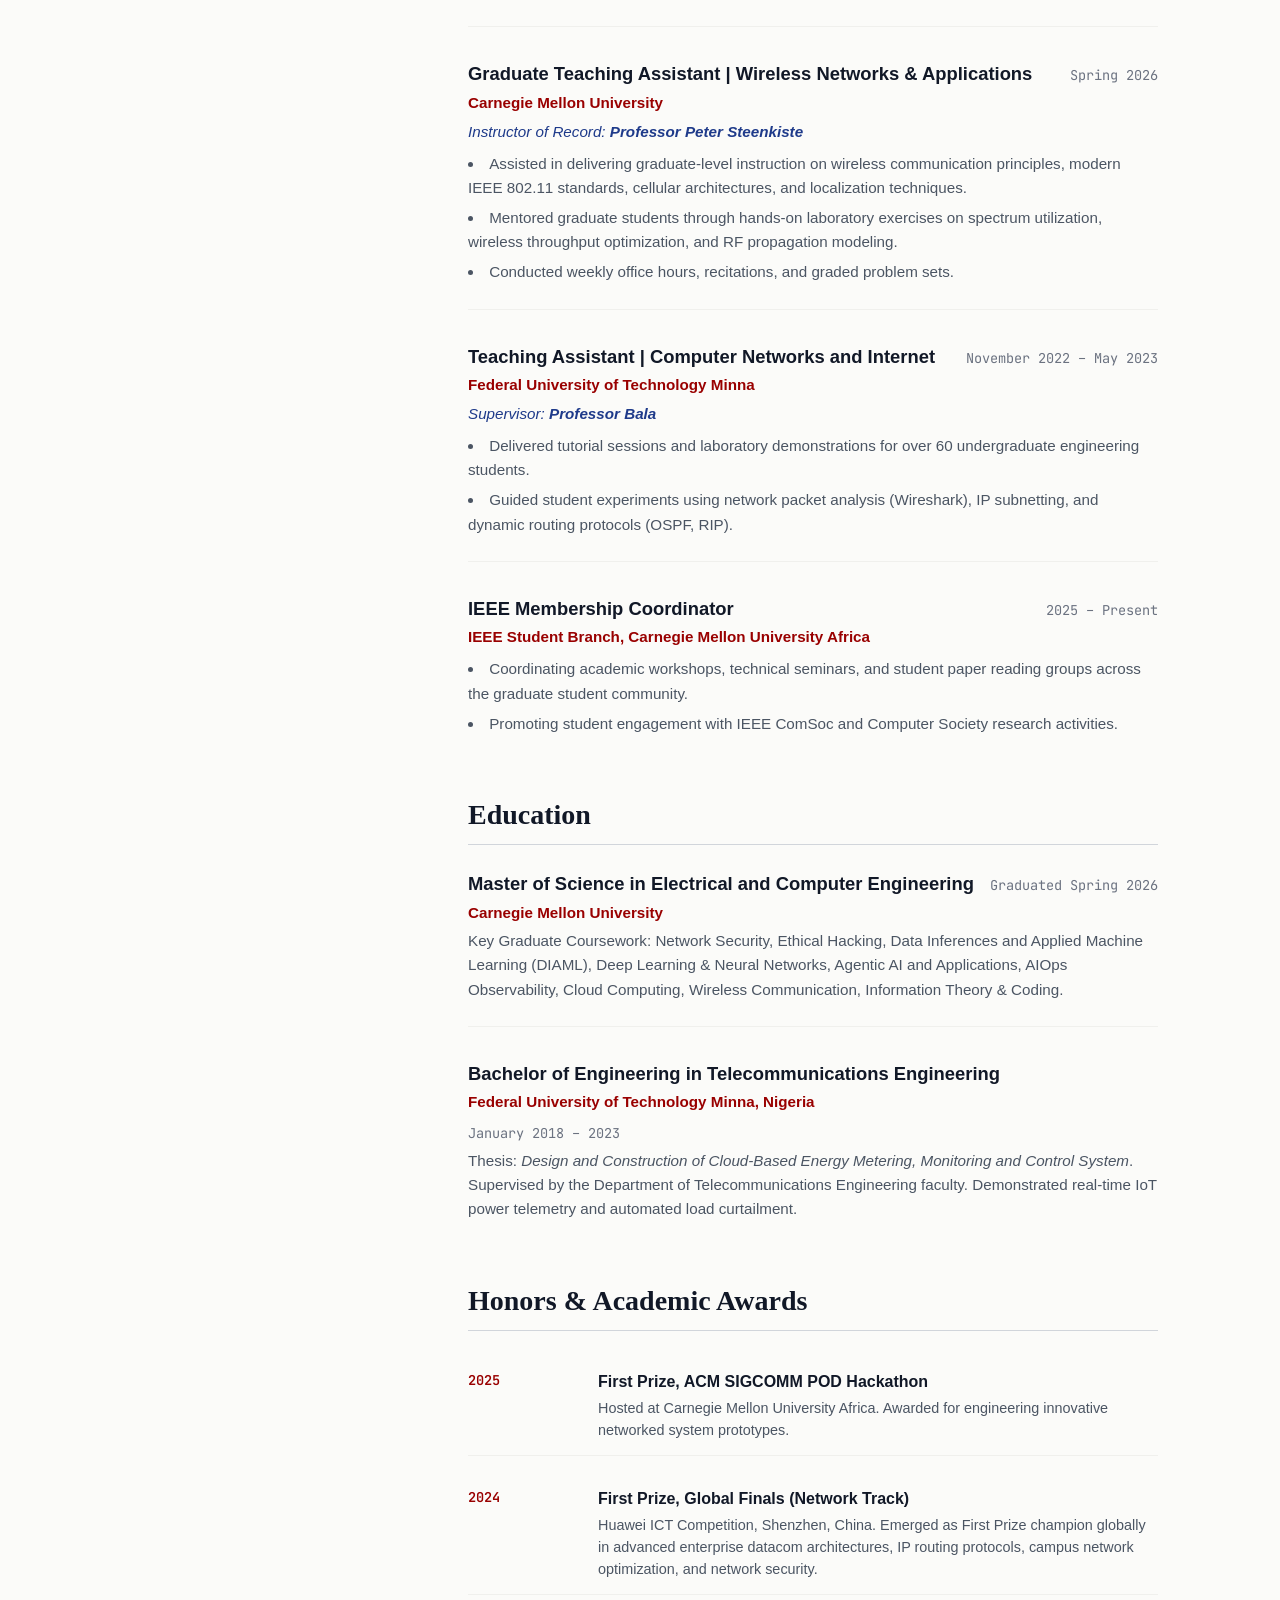
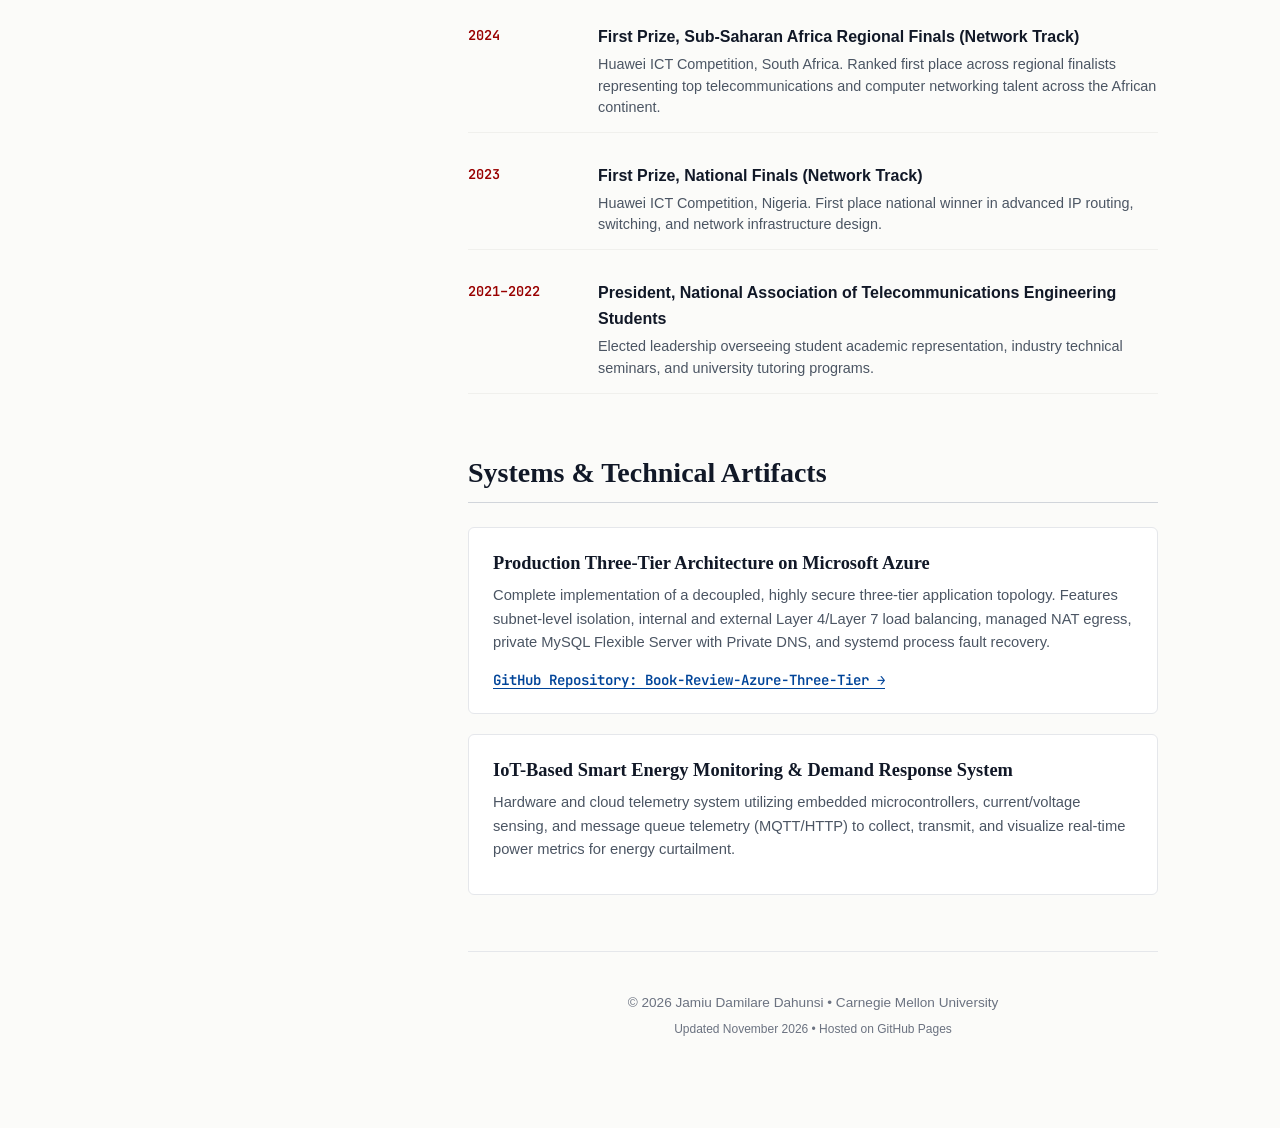
==== commit c55e8fe1: "feat: detail Huawei ICT Competition victories across National, Regional, and Global Finals" ====
--- a/index.html
+++ b/index.html
@@ -91,6 +91,7 @@
             <li>Kigali Collaborative Research Center (KCRC)</li>
             <li>IEEE Student Branch (Membership Coordinator)</li>
             <li>UKRI-Funded OpenPMU Project</li>
+            <li>Huawei ICT Competition Global First Prize Winner (2024)</li>
           </ul>
         </div>
       </div>
@@ -109,7 +110,7 @@
             At Carnegie Mellon University, I collaborate with <strong>Professor Theophilus Benson</strong> on modeling connectivity infrastructure dependencies and analyzing resilience dynamics across underrepresented infrastructure environments. Additionally, under the direction of <strong>Professor Barry Rawn</strong> at the Kigali Collaborative Research Center (KCRC) on a UKRI-funded grant, I co-develop cyber-secure connectivity architectures for Phasor Measurement Units (PMUs) adhering to IEEE C37.118 and OpenPMU ecosystems across utility grid and electric vehicle testbeds.
           </p>
           <p>
-            Complementing my research, I serve as a Graduate Teaching Assistant at CMU for <em>Energy Project Development and Finance</em> and <em>Photovoltaic Systems Engineering</em>, bringing deep domain focus to techno-economic energy modeling and solar power integration. Prior to graduate studies at Carnegie Mellon, I earned my Bachelor of Engineering degree in Telecommunications Engineering from the Federal University of Technology Minna, Nigeria, where my undergraduate thesis investigated cloud-integrated IoT energy telemetry and automated demand-side load curtailment.
+            Complementing my research, I serve as a Graduate Teaching Assistant at CMU for <em>Energy Project Development and Finance</em> and <em>Photovoltaic Systems Engineering</em>, bringing deep domain focus to techno-economic energy modeling and solar power integration. Prior to graduate studies at Carnegie Mellon, I earned my Bachelor of Engineering degree in Telecommunications Engineering from the Federal University of Technology Minna, Nigeria, where my undergraduate thesis investigated cloud-integrated IoT energy telemetry and automated demand-side load curtailment. In 2024, I was awarded First Prize at the Huawei ICT Competition Global Finals in Shenzhen, China (Network Track), following consecutive First Prize victories at the Sub-Saharan Africa Regional Finals and Nigerian National Finals.
           </p>
         </div>
       </section>
@@ -318,10 +319,24 @@
             </div>
           </div>
           <div class="award-row">
-            <span class="award-year">2023–2024</span>
-            <div class="award-info">
-              <strong>First Prize, African Regional Finals & Global Finalist</strong>
-              <p>Huawei ICT Competition, Shenzhen, China. Recognized among premier global engineering teams in advanced datacom routing and switching.</p>
+            <span class="award-year">2024</span>
+            <div class="award-info">
+              <strong>First Prize, Global Finals (Network Track)</strong>
+              <p>Huawei ICT Competition, Shenzhen, China. Emerged as First Prize champion globally in advanced enterprise datacom architectures, IP routing protocols, campus network optimization, and network security.</p>
+            </div>
+          </div>
+          <div class="award-row">
+            <span class="award-year">2024</span>
+            <div class="award-info">
+              <strong>First Prize, Sub-Saharan Africa Regional Finals (Network Track)</strong>
+              <p>Huawei ICT Competition, South Africa. Ranked first place across regional finalists representing top telecommunications and computer networking talent across the African continent.</p>
+            </div>
+          </div>
+          <div class="award-row">
+            <span class="award-year">2023</span>
+            <div class="award-info">
+              <strong>First Prize, National Finals (Network Track)</strong>
+              <p>Huawei ICT Competition, Nigeria. First place national winner in advanced IP routing, switching, and network infrastructure design.</p>
             </div>
           </div>
           <div class="award-row">
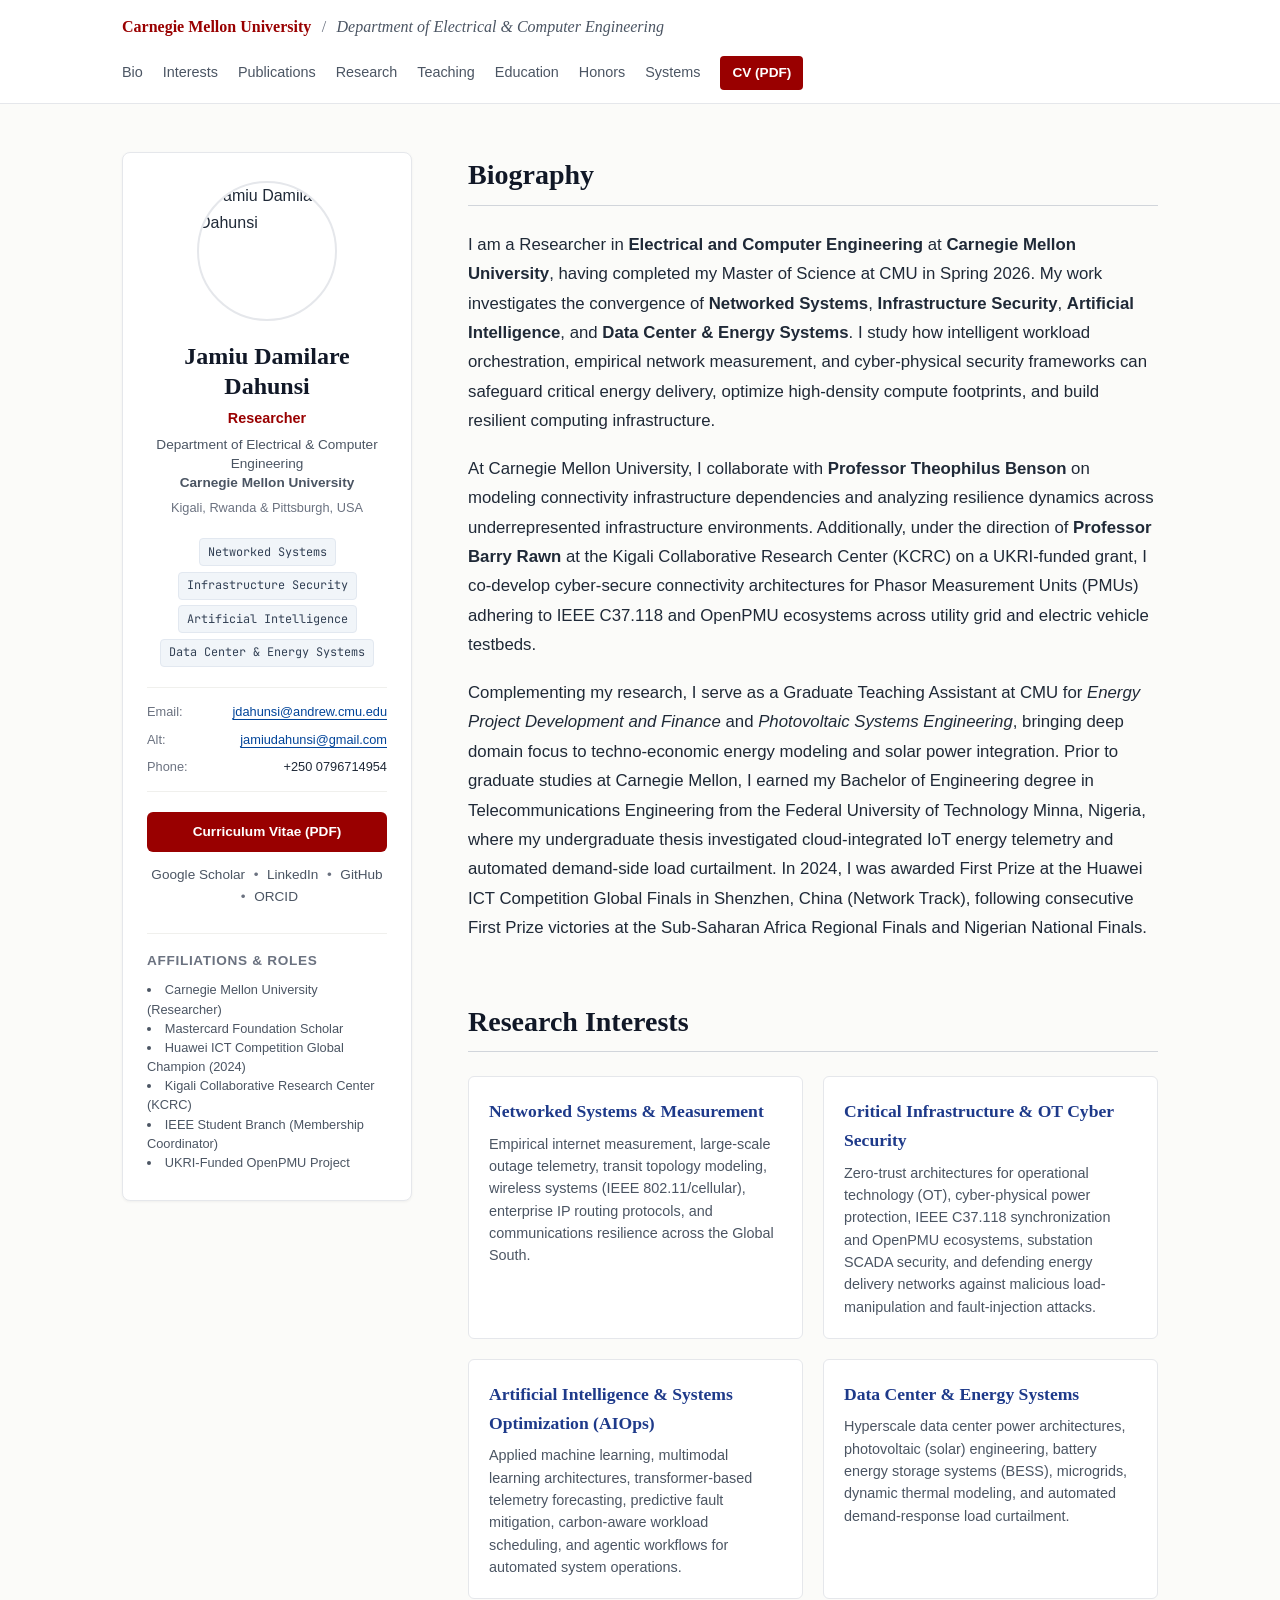
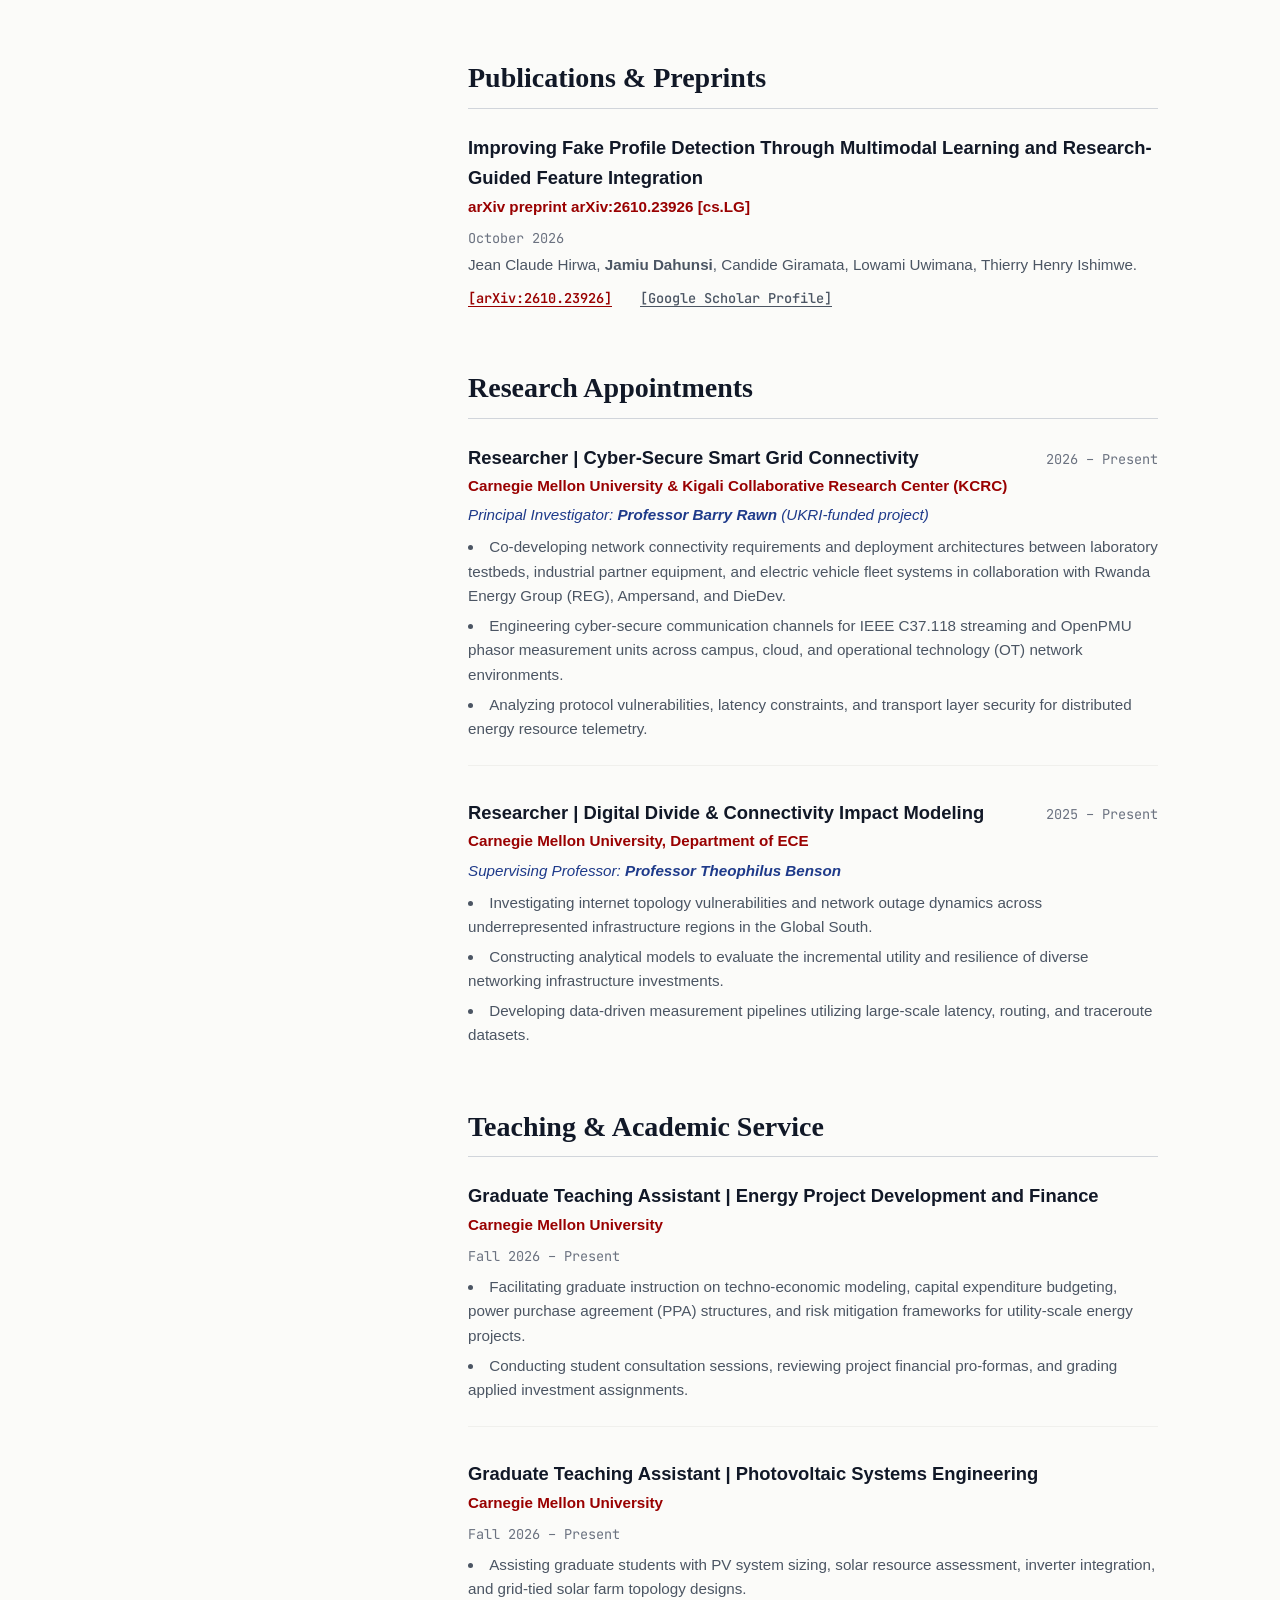
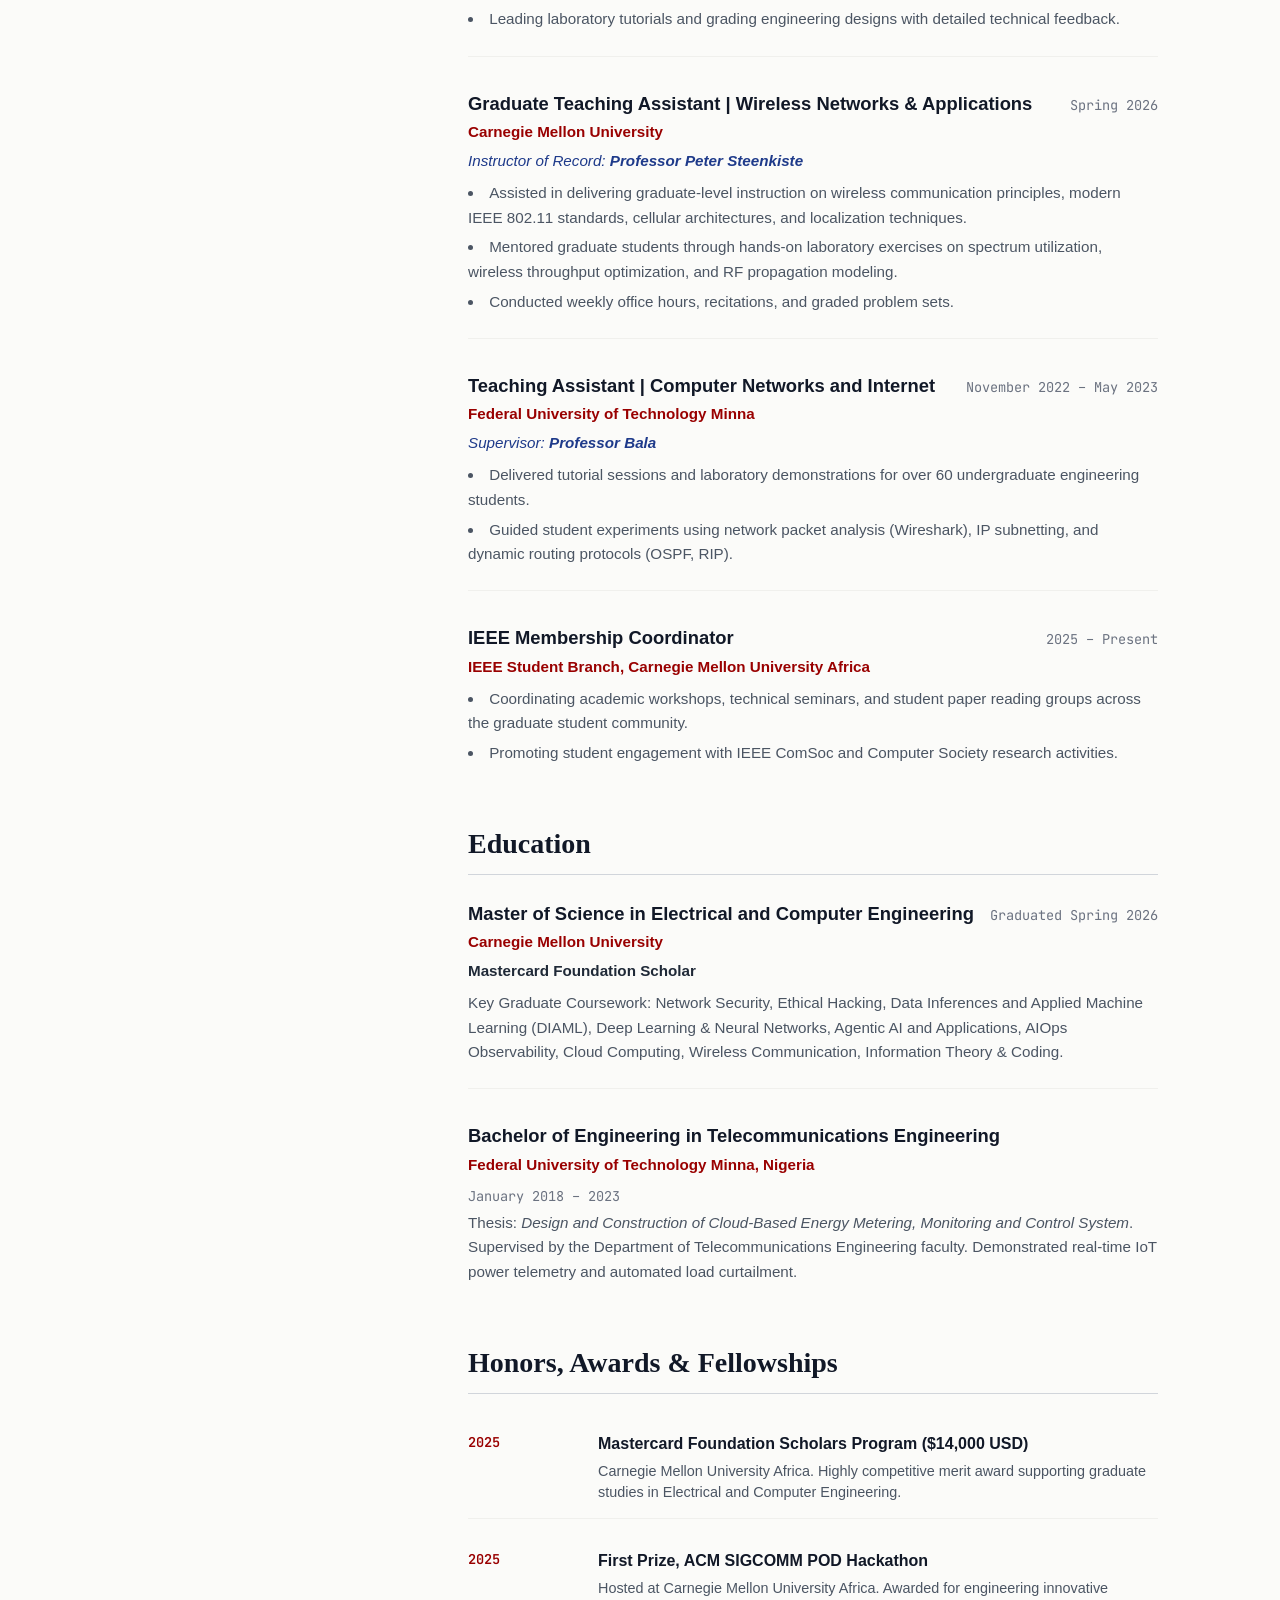
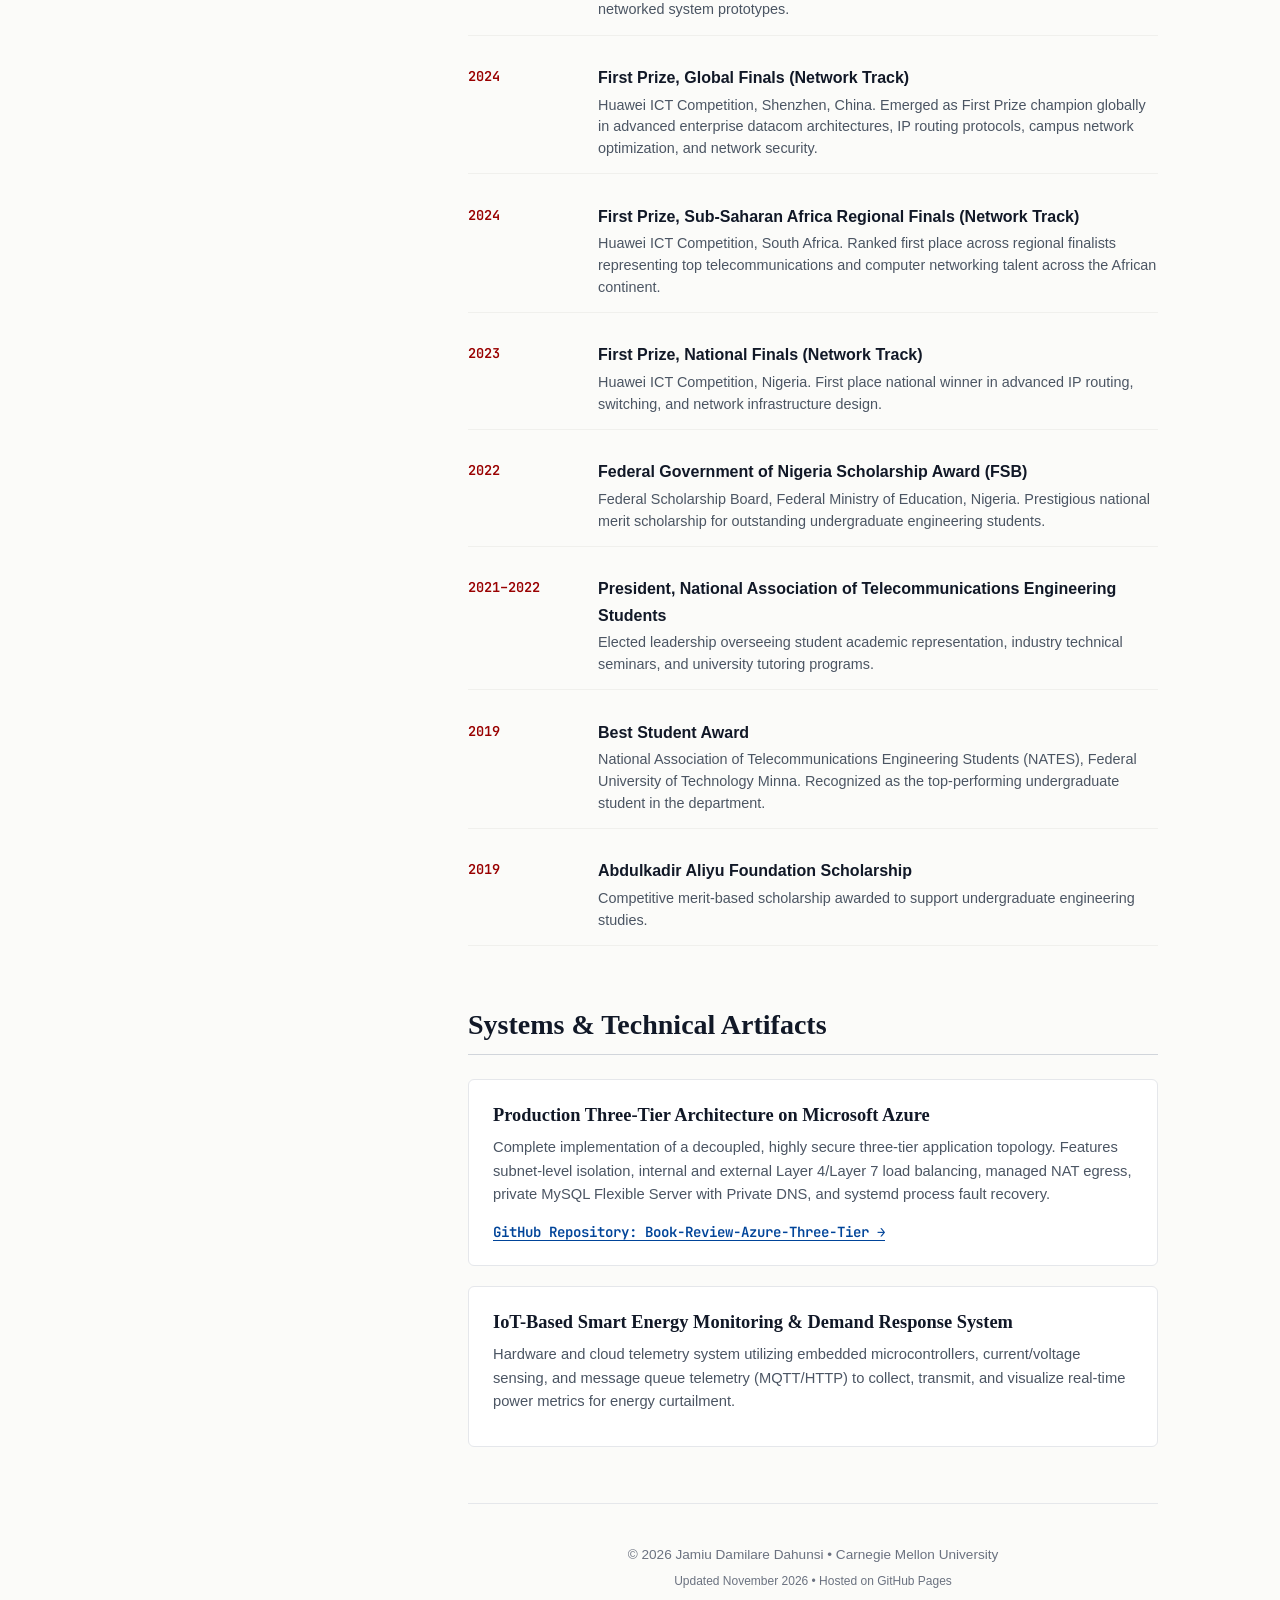
==== commit b5f68b8f: "feat: represent Networked Systems, Infrastructure Security, AI, and Data Center & Energy Systems as " ====
--- a/index.html
+++ b/index.html
@@ -4,7 +4,7 @@
   <meta charset="UTF-8">
   <meta name="viewport" content="width=device-width, initial-scale=1.0">
   <title>Jamiu Dahunsi | Carnegie Mellon University</title>
-  <meta name="description" content="Academic homepage of Jamiu Damilare Dahunsi, Researcher at Carnegie Mellon University working at the intersection of Infrastructure Security, AI, and Data Center Energy Systems.">
+  <meta name="description" content="Academic homepage of Jamiu Damilare Dahunsi, Researcher at Carnegie Mellon University working across Networked Systems, Infrastructure Security, AI, and Data Center & Energy Systems.">
   <link rel="icon" type="image/png" href="https://github.com/JamiuDahunsi.png">
   <link rel="preconnect" href="https://fonts.googleapis.com">
   <link rel="preconnect" href="https://fonts.gstatic.com" crossorigin>
@@ -49,9 +49,10 @@
         </p>
         <p class="scholar-location">Kigali, Rwanda & Pittsburgh, USA</p>
         <div class="scholar-focus-tags" style="display: flex; flex-wrap: wrap; gap: 0.35rem; justify-content: center; margin-bottom: 1.25rem;">
+          <span style="background: #f1f5f9; color: #334155; font-size: 0.74rem; font-family: var(--font-mono); padding: 0.2rem 0.5rem; border-radius: 4px; border: 1px solid #e2e8f0;">Networked Systems</span>
           <span style="background: #f1f5f9; color: #334155; font-size: 0.74rem; font-family: var(--font-mono); padding: 0.2rem 0.5rem; border-radius: 4px; border: 1px solid #e2e8f0;">Infrastructure Security</span>
           <span style="background: #f1f5f9; color: #334155; font-size: 0.74rem; font-family: var(--font-mono); padding: 0.2rem 0.5rem; border-radius: 4px; border: 1px solid #e2e8f0;">Artificial Intelligence</span>
-          <span style="background: #f1f5f9; color: #334155; font-size: 0.74rem; font-family: var(--font-mono); padding: 0.2rem 0.5rem; border-radius: 4px; border: 1px solid #e2e8f0;">Data Center Energy Systems</span>
+          <span style="background: #f1f5f9; color: #334155; font-size: 0.74rem; font-family: var(--font-mono); padding: 0.2rem 0.5rem; border-radius: 4px; border: 1px solid #e2e8f0;">Data Center & Energy Systems</span>
         </div>
 
         <div class="sidebar-contact">
@@ -88,10 +89,11 @@
           <h3 class="affil-heading">Affiliations & Roles</h3>
           <ul class="affil-list">
             <li>Carnegie Mellon University (Researcher)</li>
+            <li>Mastercard Foundation Scholar</li>
+            <li>Huawei ICT Competition Global Champion (2024)</li>
             <li>Kigali Collaborative Research Center (KCRC)</li>
             <li>IEEE Student Branch (Membership Coordinator)</li>
             <li>UKRI-Funded OpenPMU Project</li>
-            <li>Huawei ICT Competition Global First Prize Winner (2024)</li>
           </ul>
         </div>
       </div>
@@ -104,7 +106,7 @@
         <h2 class="section-heading">Biography</h2>
         <div class="section-body">
           <p>
-            I am a Researcher in <strong>Electrical and Computer Engineering</strong> at <strong>Carnegie Mellon University</strong>, having completed my Master of Science at CMU in Spring 2026. My work investigates the convergence of <strong>Infrastructure Security</strong>, <strong>Artificial Intelligence</strong>, and <strong>Data Center Energy Systems</strong>. I study how intelligent workload orchestration and cyber-physical security frameworks can safeguard critical energy delivery, optimize high-density compute power footprints, and build sustainable computing infrastructure.
+            I am a Researcher in <strong>Electrical and Computer Engineering</strong> at <strong>Carnegie Mellon University</strong>, having completed my Master of Science at CMU in Spring 2026. My work investigates the convergence of <strong>Networked Systems</strong>, <strong>Infrastructure Security</strong>, <strong>Artificial Intelligence</strong>, and <strong>Data Center & Energy Systems</strong>. I study how intelligent workload orchestration, empirical network measurement, and cyber-physical security frameworks can safeguard critical energy delivery, optimize high-density compute footprints, and build resilient computing infrastructure.
           </p>
           <p>
             At Carnegie Mellon University, I collaborate with <strong>Professor Theophilus Benson</strong> on modeling connectivity infrastructure dependencies and analyzing resilience dynamics across underrepresented infrastructure environments. Additionally, under the direction of <strong>Professor Barry Rawn</strong> at the Kigali Collaborative Research Center (KCRC) on a UKRI-funded grant, I co-develop cyber-secure connectivity architectures for Phasor Measurement Units (PMUs) adhering to IEEE C37.118 and OpenPMU ecosystems across utility grid and electric vehicle testbeds.
@@ -120,20 +122,20 @@
         <h2 class="section-heading">Research Interests</h2>
         <div class="interests-grid">
           <div class="interest-card">
-            <h3 class="interest-title">Data Center Energy Systems & Power Telemetry</h3>
-            <p>Hyperscale power architectures, microgrid integration, battery energy storage systems (BESS), solar PV integration, high-density power distribution, dynamic thermal modeling, and demand-response load curtailment for large-scale compute facilities.</p>
+            <h3 class="interest-title">Networked Systems & Measurement</h3>
+            <p>Empirical internet measurement, large-scale outage telemetry, transit topology modeling, wireless systems (IEEE 802.11/cellular), enterprise IP routing protocols, and communications resilience across the Global South.</p>
           </div>
           <div class="interest-card">
             <h3 class="interest-title">Critical Infrastructure & OT Cyber Security</h3>
             <p>Zero-trust architectures for operational technology (OT), cyber-physical power protection, IEEE C37.118 synchronization and OpenPMU ecosystems, substation SCADA security, and defending energy delivery networks against malicious load-manipulation and fault-injection attacks.</p>
           </div>
           <div class="interest-card">
-            <h3 class="interest-title">AI for Energy & Workload Optimization (AIOps)</h3>
-            <p>Applied machine learning for predictive cooling, carbon-aware cluster workload scheduling, dynamic power management, anomaly detection, transformer-based telemetry forecasting, and autonomous infrastructure orchestration.</p>
+            <h3 class="interest-title">Artificial Intelligence & Systems Optimization (AIOps)</h3>
+            <p>Applied machine learning, multimodal learning architectures, transformer-based telemetry forecasting, predictive fault mitigation, carbon-aware workload scheduling, and agentic workflows for automated system operations.</p>
           </div>
           <div class="interest-card">
-            <h3 class="interest-title">Infrastructure Measurement & Systems Resilience</h3>
-            <p>Empirical measurement of network and grid dependencies, large-scale latency and outage telemetry, failure cascade modeling between power and communications systems, and infrastructure equity across expanding compute regions.</p>
+            <h3 class="interest-title">Data Center & Energy Systems</h3>
+            <p>Hyperscale data center power architectures, photovoltaic (solar) engineering, battery energy storage systems (BESS), microgrids, dynamic thermal modeling, and automated demand-response load curtailment.</p>
           </div>
         </div>
       </section>
@@ -287,6 +289,7 @@
             </div>
             <span class="entry-year">Graduated Spring 2026</span>
           </div>
+          <p class="entry-meta"><strong>Mastercard Foundation Scholar</strong></p>
           <p class="entry-details">
             Key Graduate Coursework: Network Security, Ethical Hacking, Data Inferences and Applied Machine Learning (DIAML), Deep Learning & Neural Networks, Agentic AI and Applications, AIOps Observability, Cloud Computing, Wireless Communication, Information Theory & Coding.
           </p>
@@ -309,8 +312,15 @@
 
       <!-- Section: Honors & Awards -->
       <section class="scholar-section" id="awards">
-        <h2 class="section-heading">Honors & Academic Awards</h2>
+        <h2 class="section-heading">Honors, Awards & Fellowships</h2>
         <div class="awards-table">
+          <div class="award-row">
+            <span class="award-year">2025</span>
+            <div class="award-info">
+              <strong>Mastercard Foundation Scholars Program ($14,000 USD)</strong>
+              <p>Carnegie Mellon University Africa. Highly competitive merit award supporting graduate studies in Electrical and Computer Engineering.</p>
+            </div>
+          </div>
           <div class="award-row">
             <span class="award-year">2025</span>
             <div class="award-info">
@@ -340,10 +350,31 @@
             </div>
           </div>
           <div class="award-row">
+            <span class="award-year">2022</span>
+            <div class="award-info">
+              <strong>Federal Government of Nigeria Scholarship Award (FSB)</strong>
+              <p>Federal Scholarship Board, Federal Ministry of Education, Nigeria. Prestigious national merit scholarship for outstanding undergraduate engineering students.</p>
+            </div>
+          </div>
+          <div class="award-row">
             <span class="award-year">2021–2022</span>
             <div class="award-info">
               <strong>President, National Association of Telecommunications Engineering Students</strong>
               <p>Elected leadership overseeing student academic representation, industry technical seminars, and university tutoring programs.</p>
+            </div>
+          </div>
+          <div class="award-row">
+            <span class="award-year">2019</span>
+            <div class="award-info">
+              <strong>Best Student Award</strong>
+              <p>National Association of Telecommunications Engineering Students (NATES), Federal University of Technology Minna. Recognized as the top-performing undergraduate student in the department.</p>
+            </div>
+          </div>
+          <div class="award-row">
+            <span class="award-year">2019</span>
+            <div class="award-info">
+              <strong>Abdulkadir Aliyu Foundation Scholarship</strong>
+              <p>Competitive merit-based scholarship awarded to support undergraduate engineering studies.</p>
             </div>
           </div>
         </div>
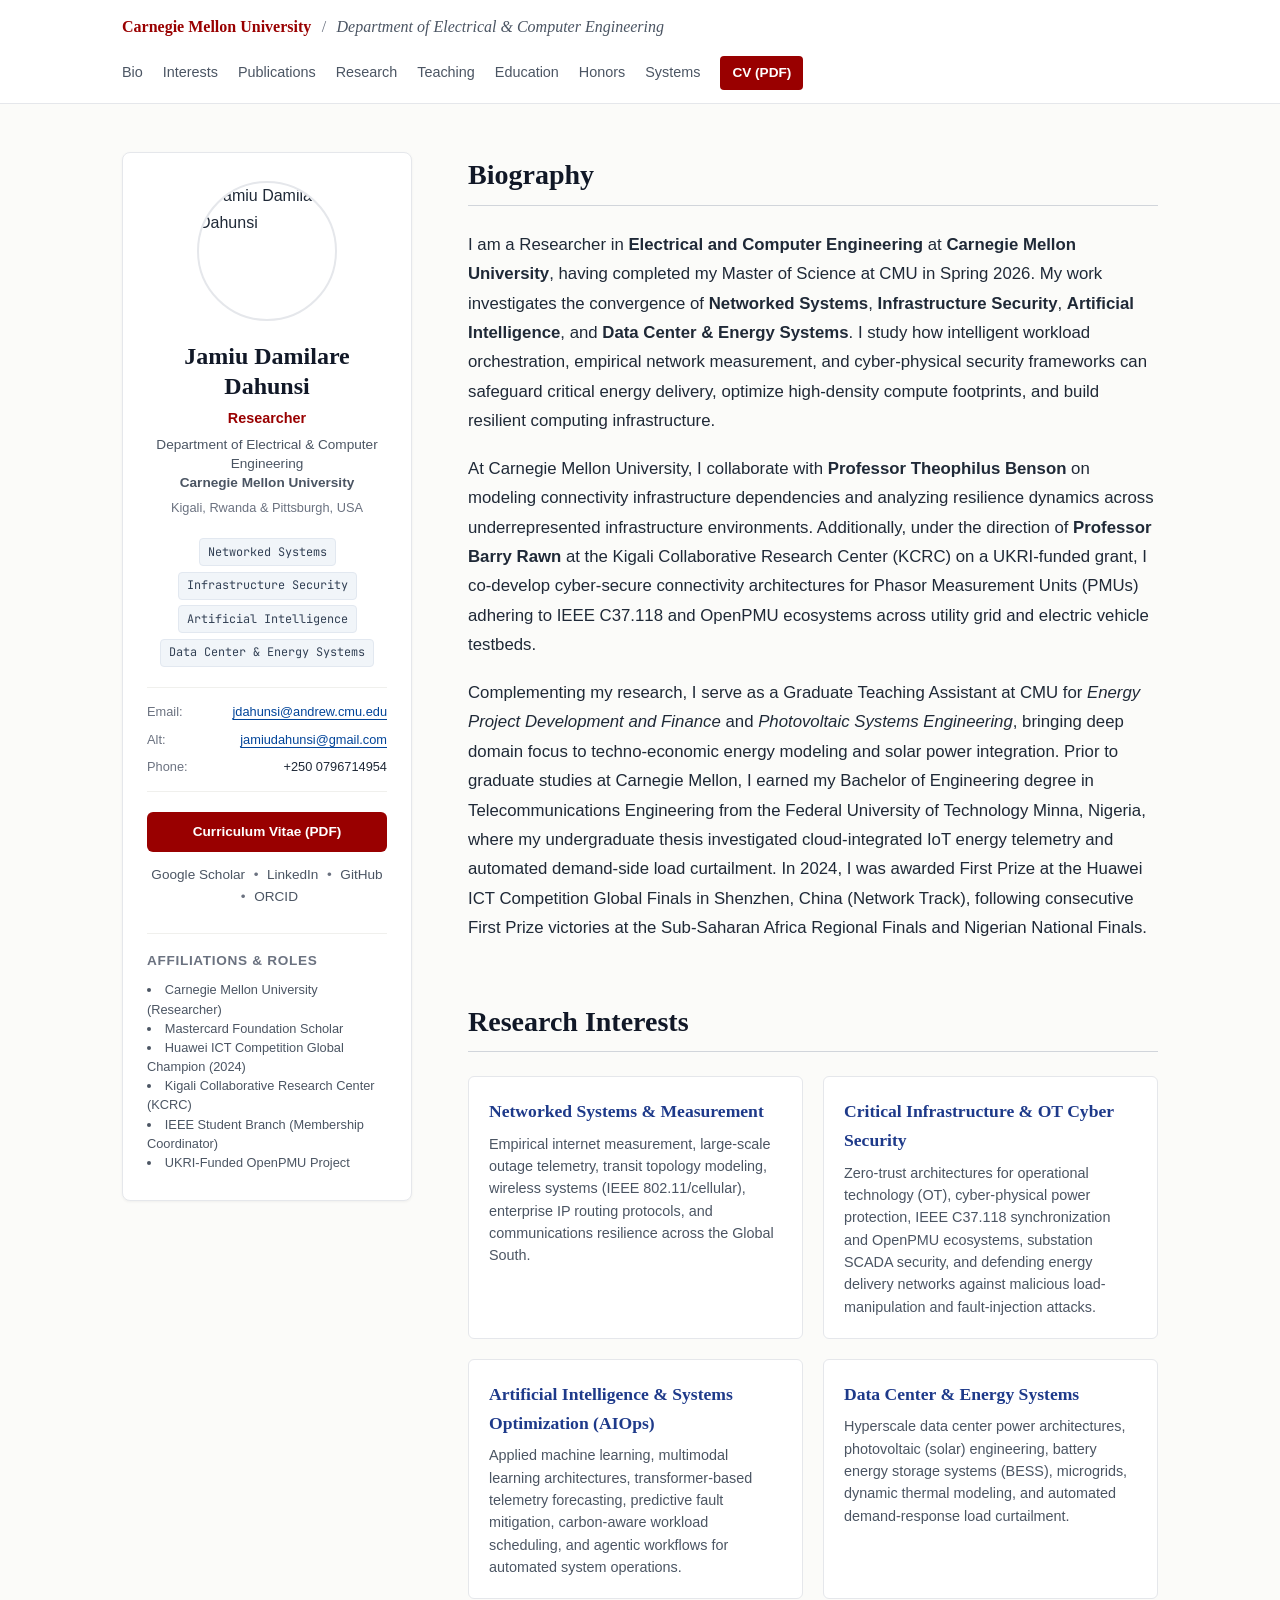
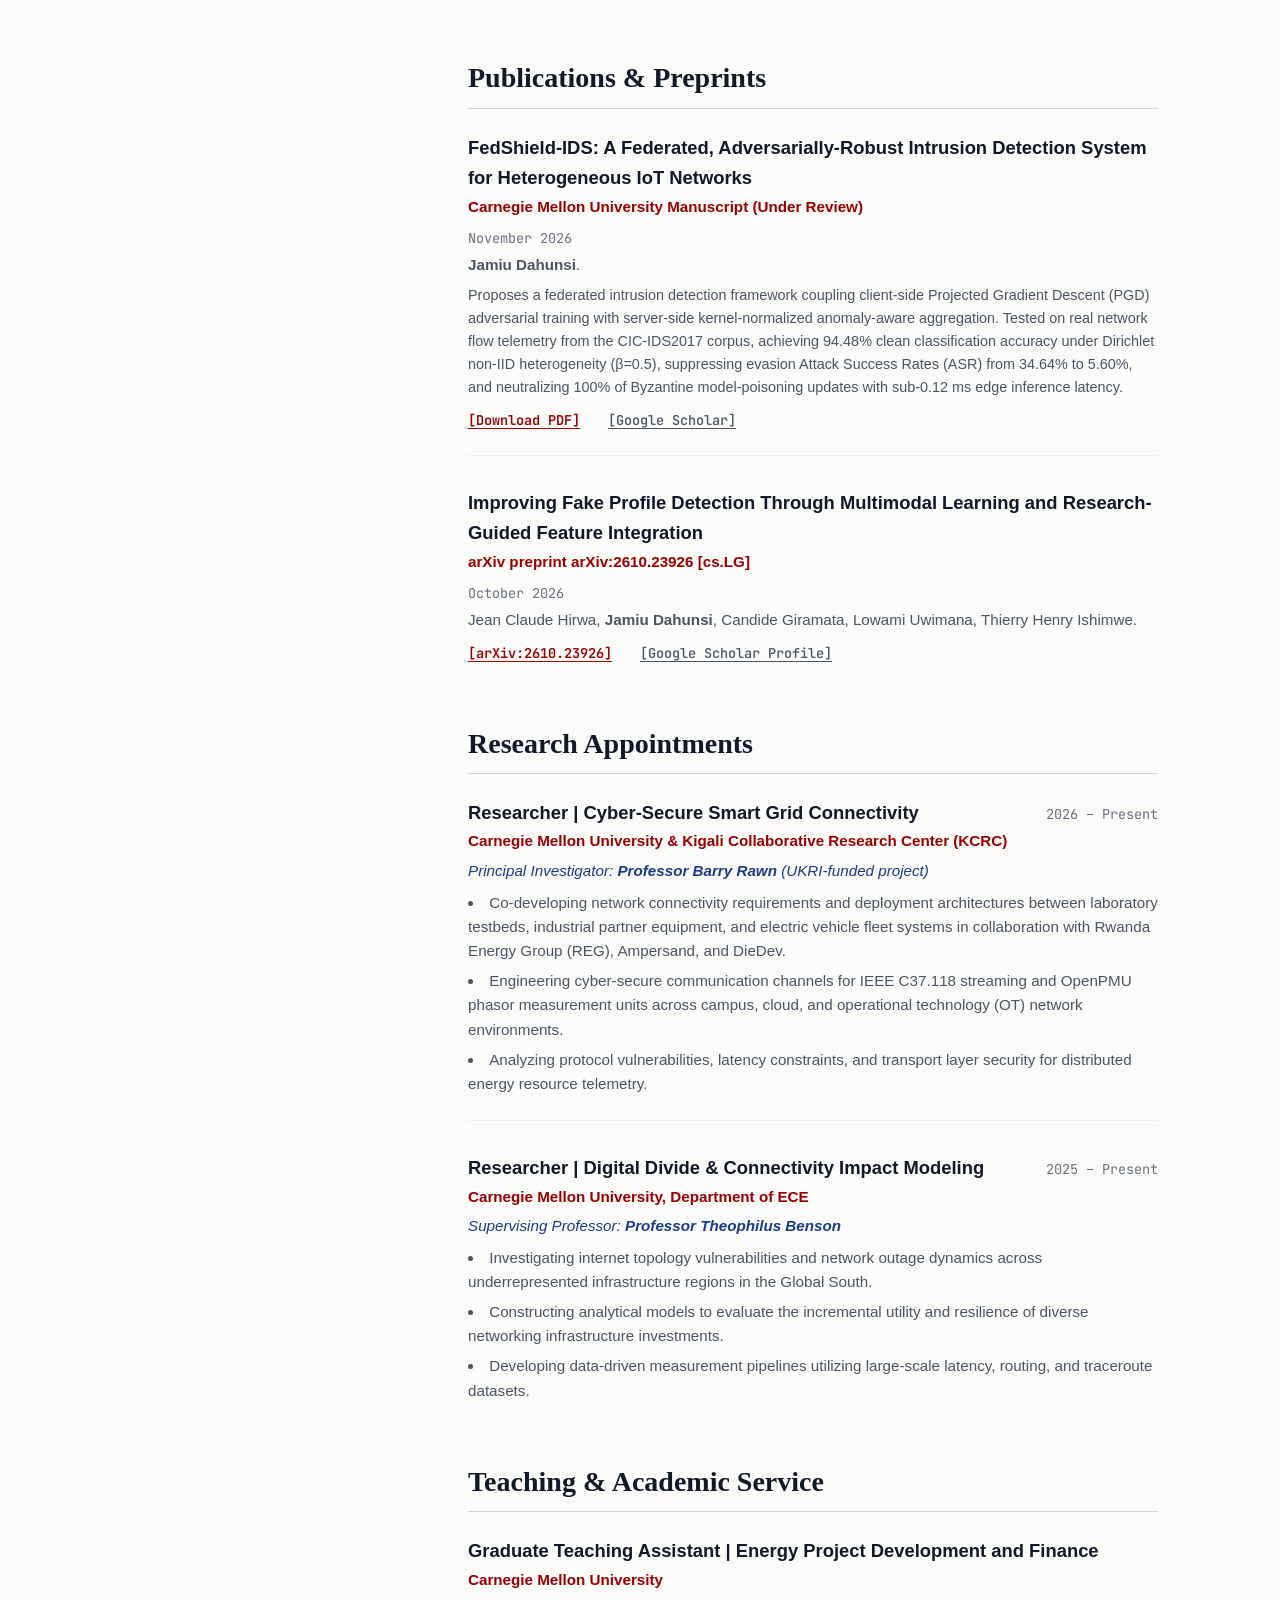
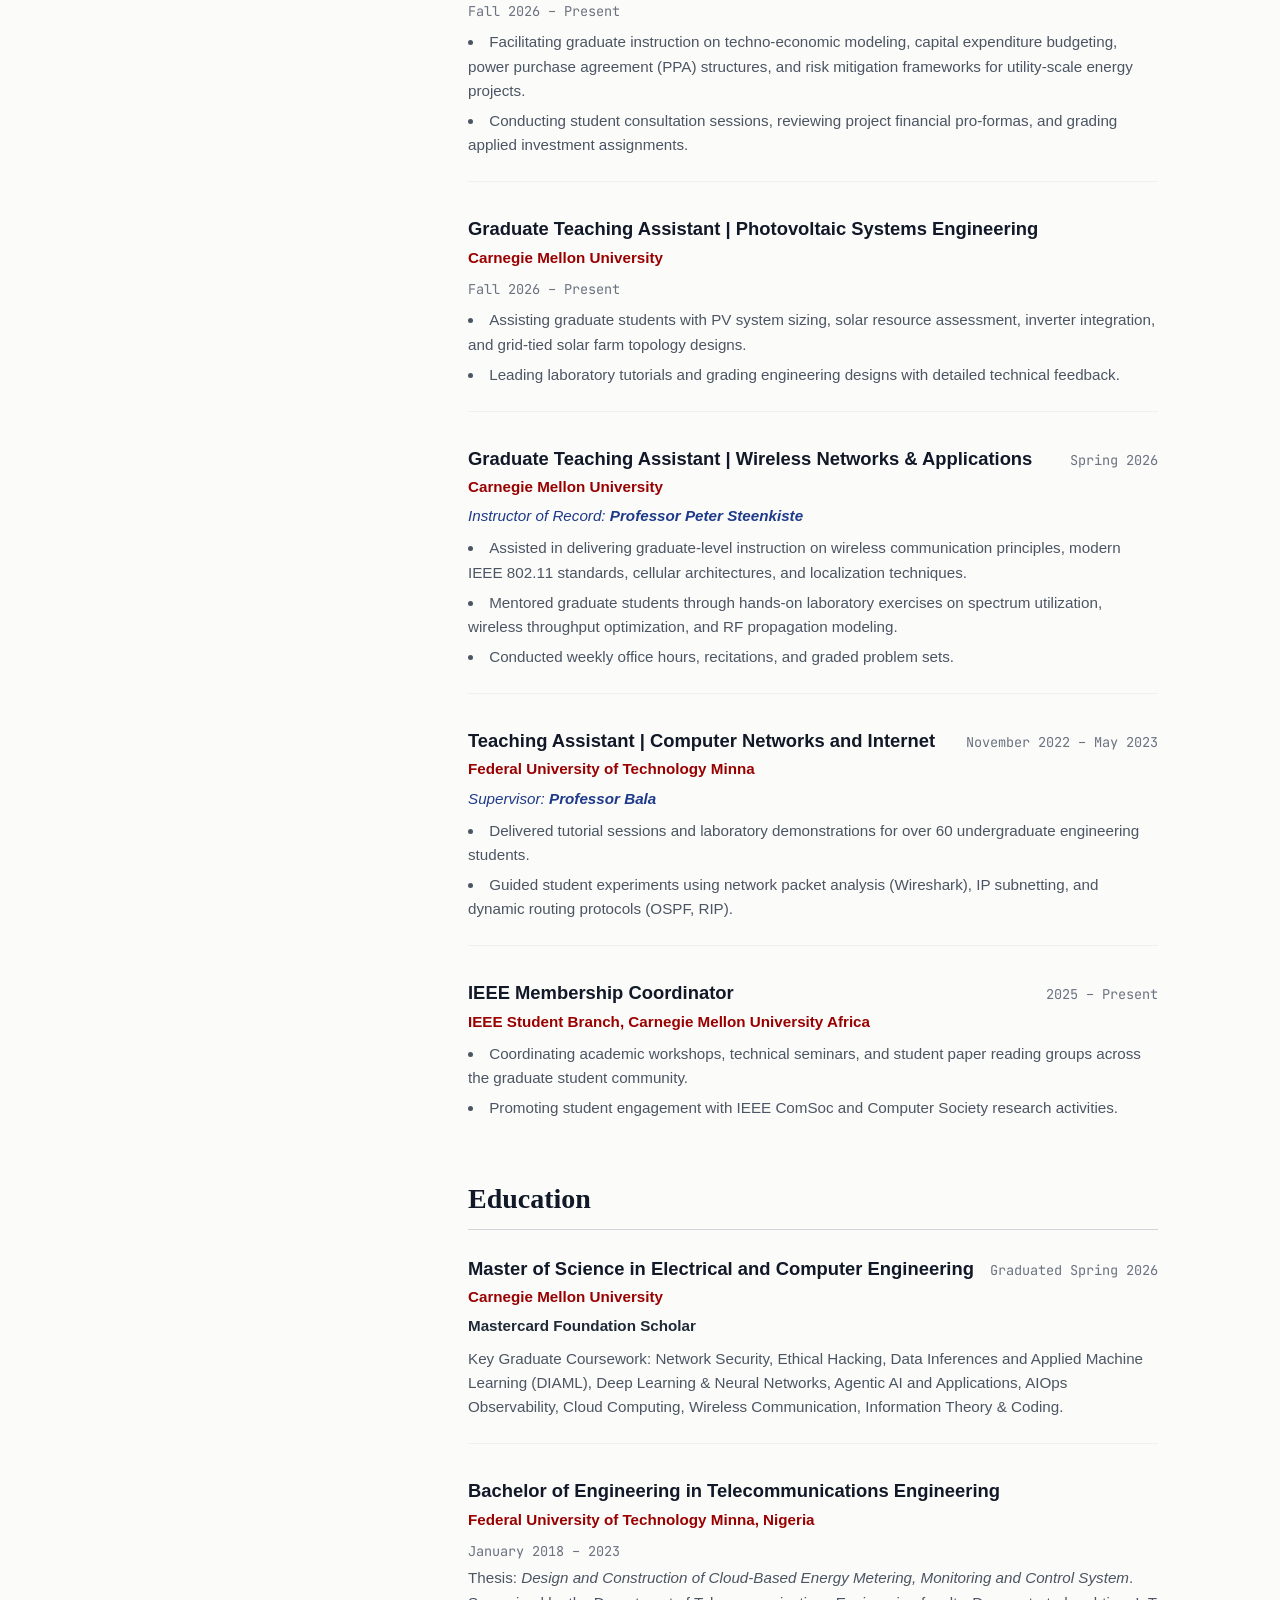
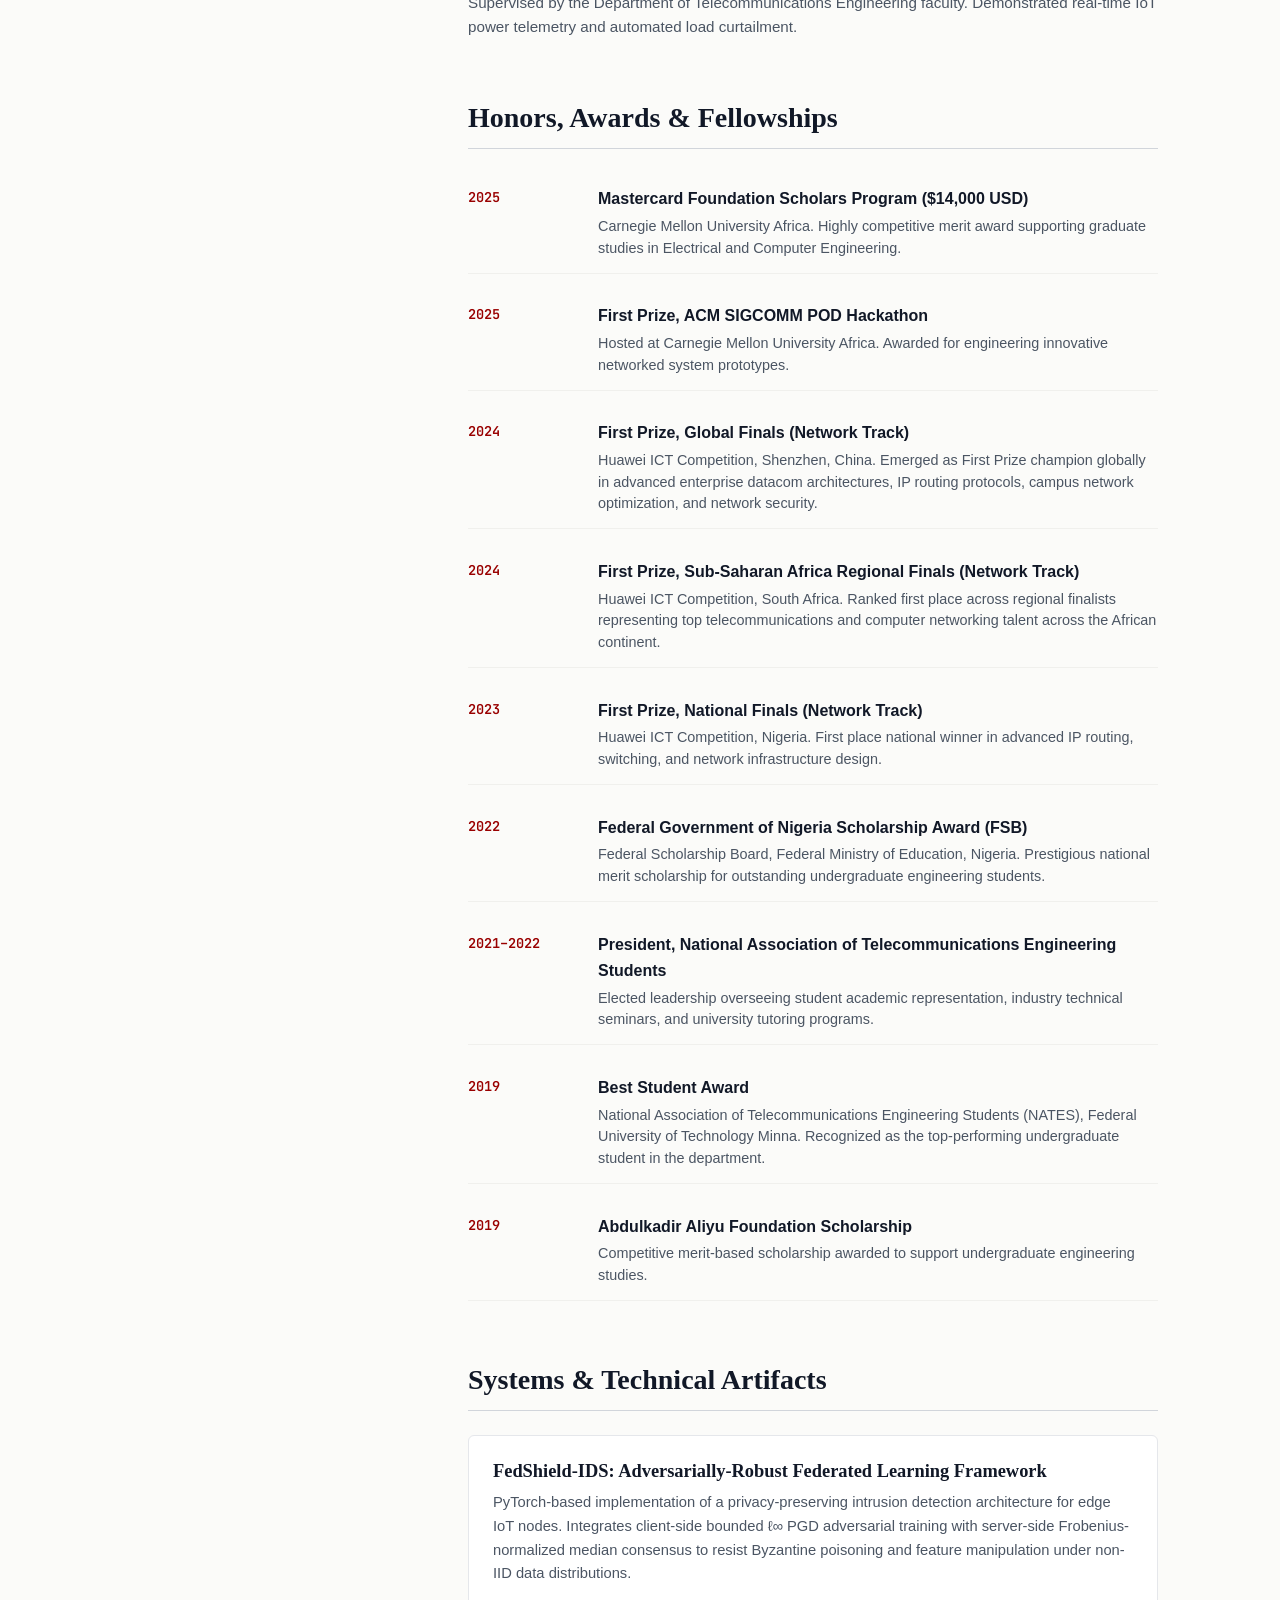
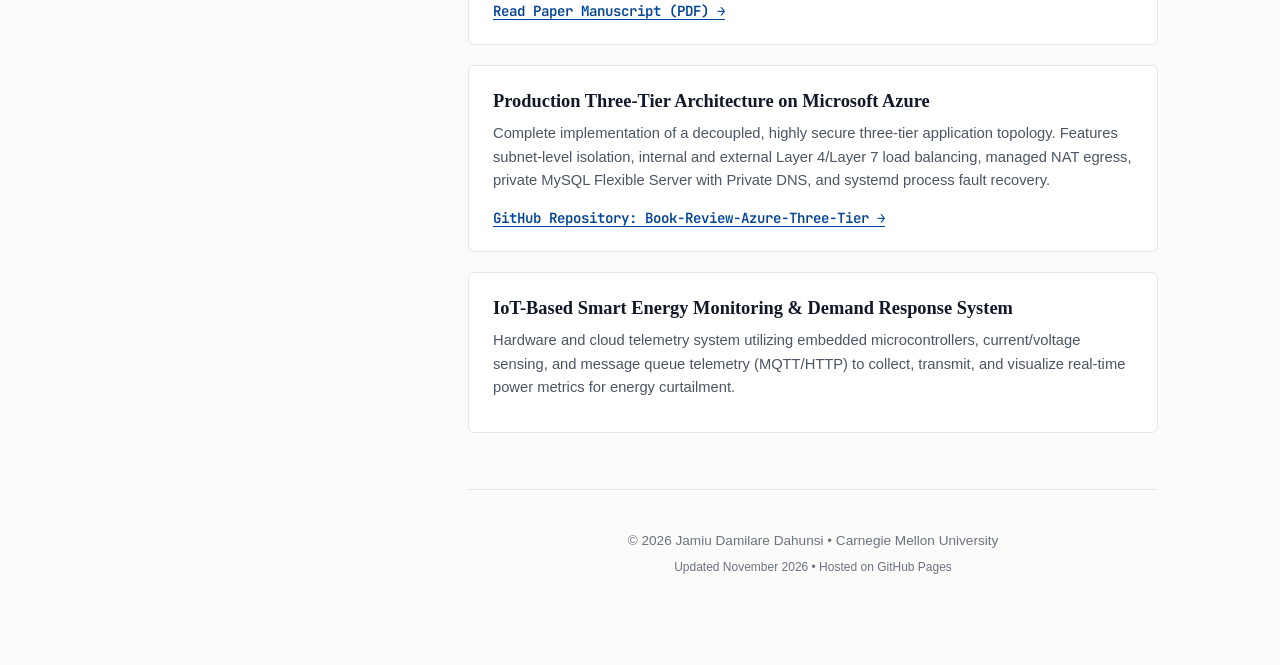
==== commit bef0af46: "feat: add FedShield-IDS paper and downloadable PDF to publications and systems artifacts" ====
--- a/index.html
+++ b/index.html
@@ -147,6 +147,26 @@
         <div class="academic-entry">
           <div class="entry-header">
             <div>
+              <h3 class="entry-title">FedShield-IDS: A Federated, Adversarially-Robust Intrusion Detection System for Heterogeneous IoT Networks</h3>
+              <p class="entry-institution">Carnegie Mellon University Manuscript (Under Review)</p>
+            </div>
+            <span class="entry-year">November 2026</span>
+          </div>
+          <p class="entry-details">
+            <strong>Jamiu Dahunsi</strong>.
+          </p>
+          <p class="entry-details" style="font-size: 0.9rem; margin-top: 0.4rem; color: var(--text-secondary);">
+            Proposes a federated intrusion detection framework coupling client-side Projected Gradient Descent (PGD) adversarial training with server-side kernel-normalized anomaly-aware aggregation. Tested on real network flow telemetry from the CIC-IDS2017 corpus, achieving 94.48% clean classification accuracy under Dirichlet non-IID heterogeneity (&beta;=0.5), suppressing evasion Attack Success Rates (ASR) from 34.64% to 5.60%, and neutralizing 100% of Byzantine model-poisoning updates with sub-0.12 ms edge inference latency.
+          </p>
+          <div class="pub-links" style="margin-top: 0.6rem; font-family: var(--font-mono); font-size: 0.85rem;">
+            <a href="assets/FedShield_IDS_Paper.pdf" target="_blank" rel="noopener" style="color: var(--cmu-red); font-weight: 600; margin-right: 1.25rem;">[Download PDF]</a>
+            <a href="https://scholar.google.com/citations?user=9bQ0oLcAAAAJ&hl=en" target="_blank" rel="noopener" style="color: var(--text-secondary); font-weight: 500;">[Google Scholar]</a>
+          </div>
+        </div>
+
+        <div class="academic-entry">
+          <div class="entry-header">
+            <div>
               <h3 class="entry-title">Improving Fake Profile Detection Through Multimodal Learning and Research-Guided Feature Integration</h3>
               <p class="entry-institution">arXiv preprint arXiv:2610.23926 [cs.LG]</p>
             </div>
@@ -384,6 +404,16 @@
       <section class="scholar-section" id="artifacts">
         <h2 class="section-heading">Systems & Technical Artifacts</h2>
         <div class="artifacts-list">
+          <div class="artifact-item">
+            <h3 class="artifact-title">FedShield-IDS: Adversarially-Robust Federated Learning Framework</h3>
+            <p class="artifact-desc">
+              PyTorch-based implementation of a privacy-preserving intrusion detection architecture for edge IoT nodes. Integrates client-side bounded &ell;&infin; PGD adversarial training with server-side Frobenius-normalized median consensus to resist Byzantine poisoning and feature manipulation under non-IID data distributions.
+            </p>
+            <a href="assets/FedShield_IDS_Paper.pdf" target="_blank" rel="noopener" class="artifact-link">
+              Read Paper Manuscript (PDF) →
+            </a>
+          </div>
+
           <div class="artifact-item">
             <h3 class="artifact-title">Production Three-Tier Architecture on Microsoft Azure</h3>
             <p class="artifact-desc">
